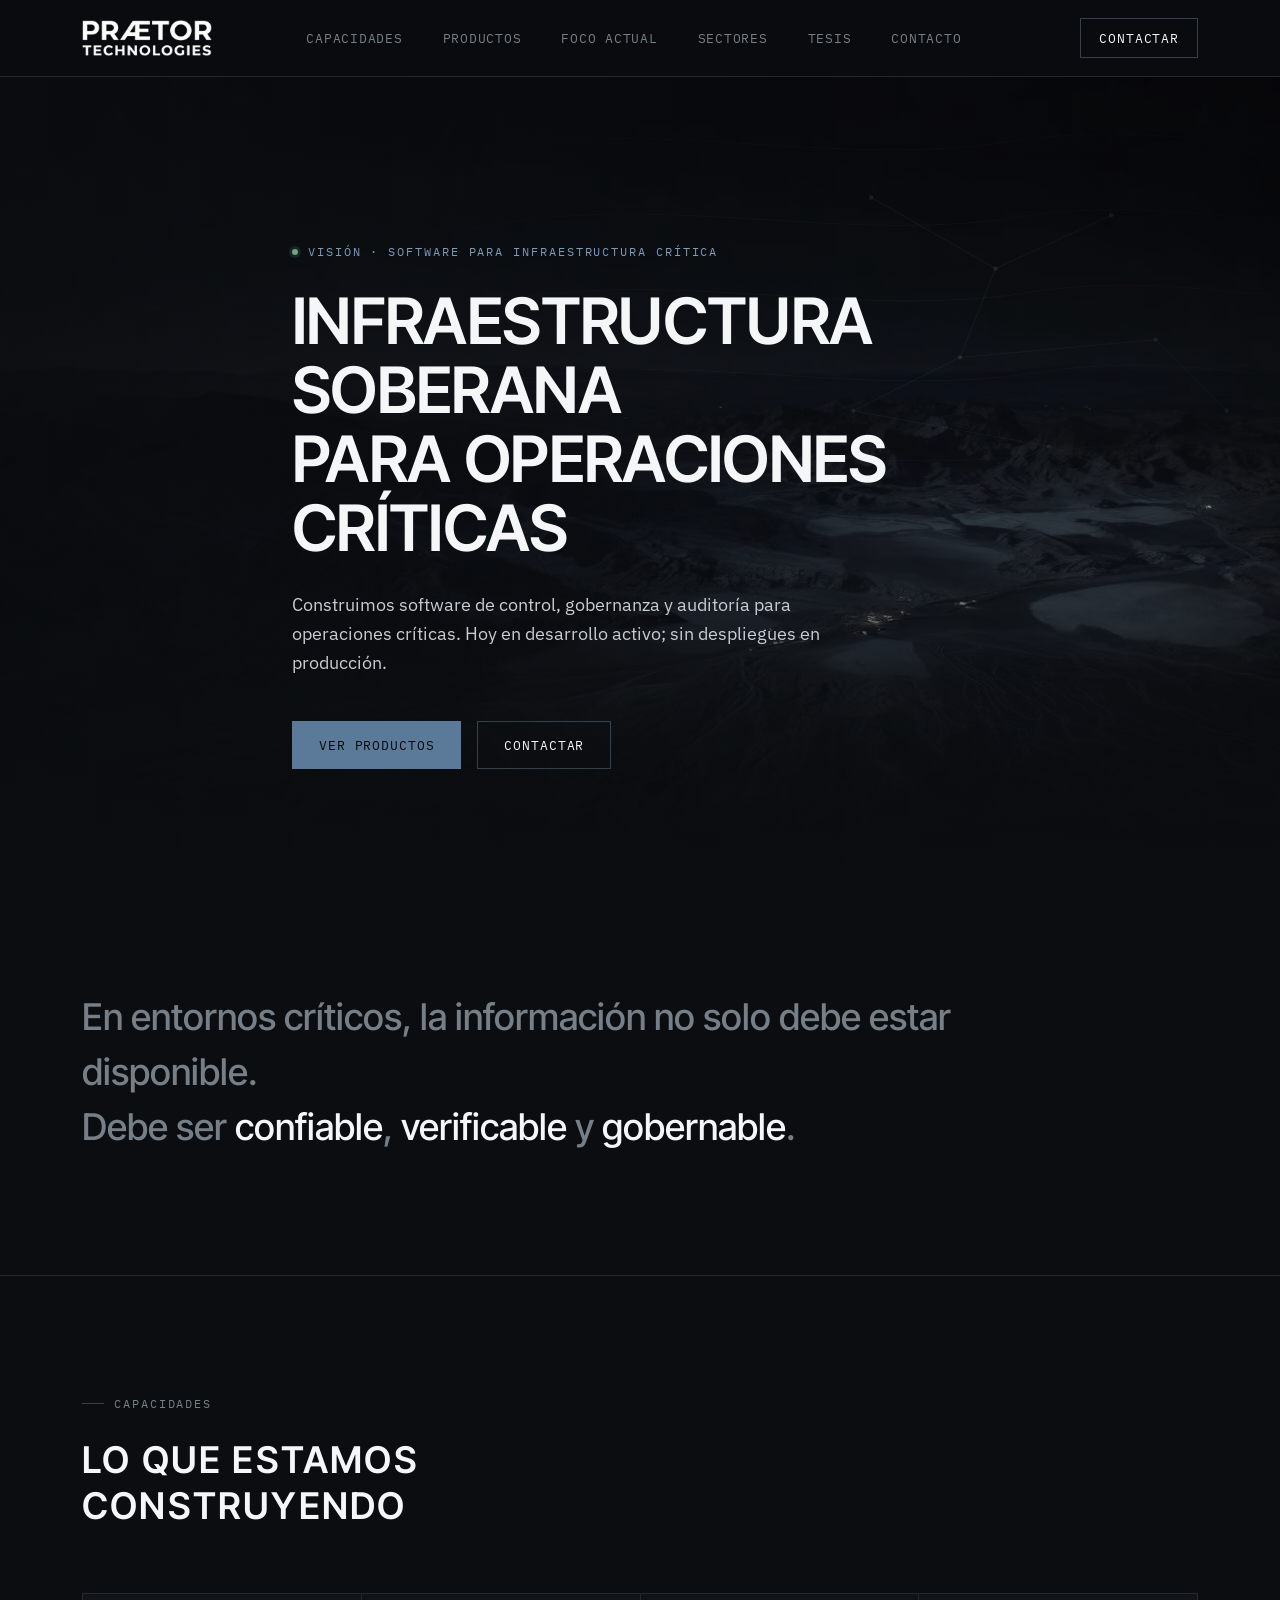
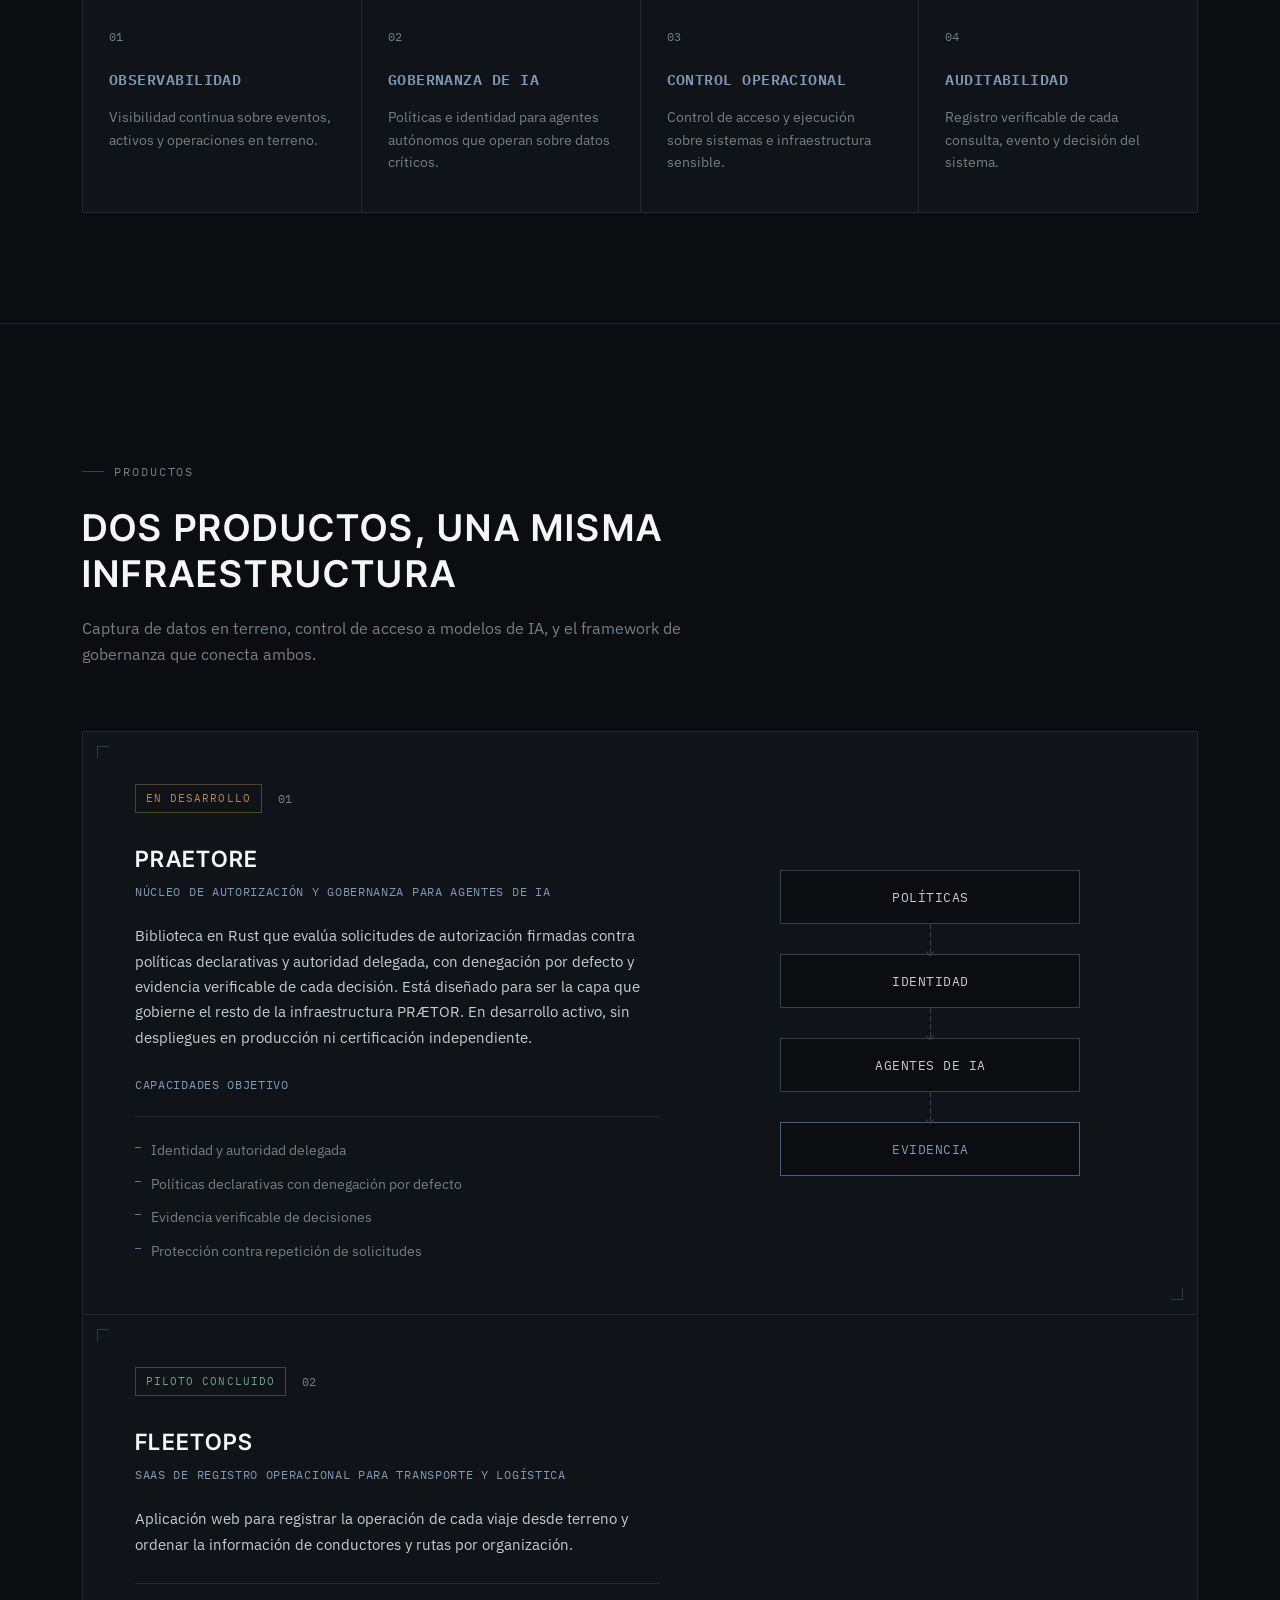
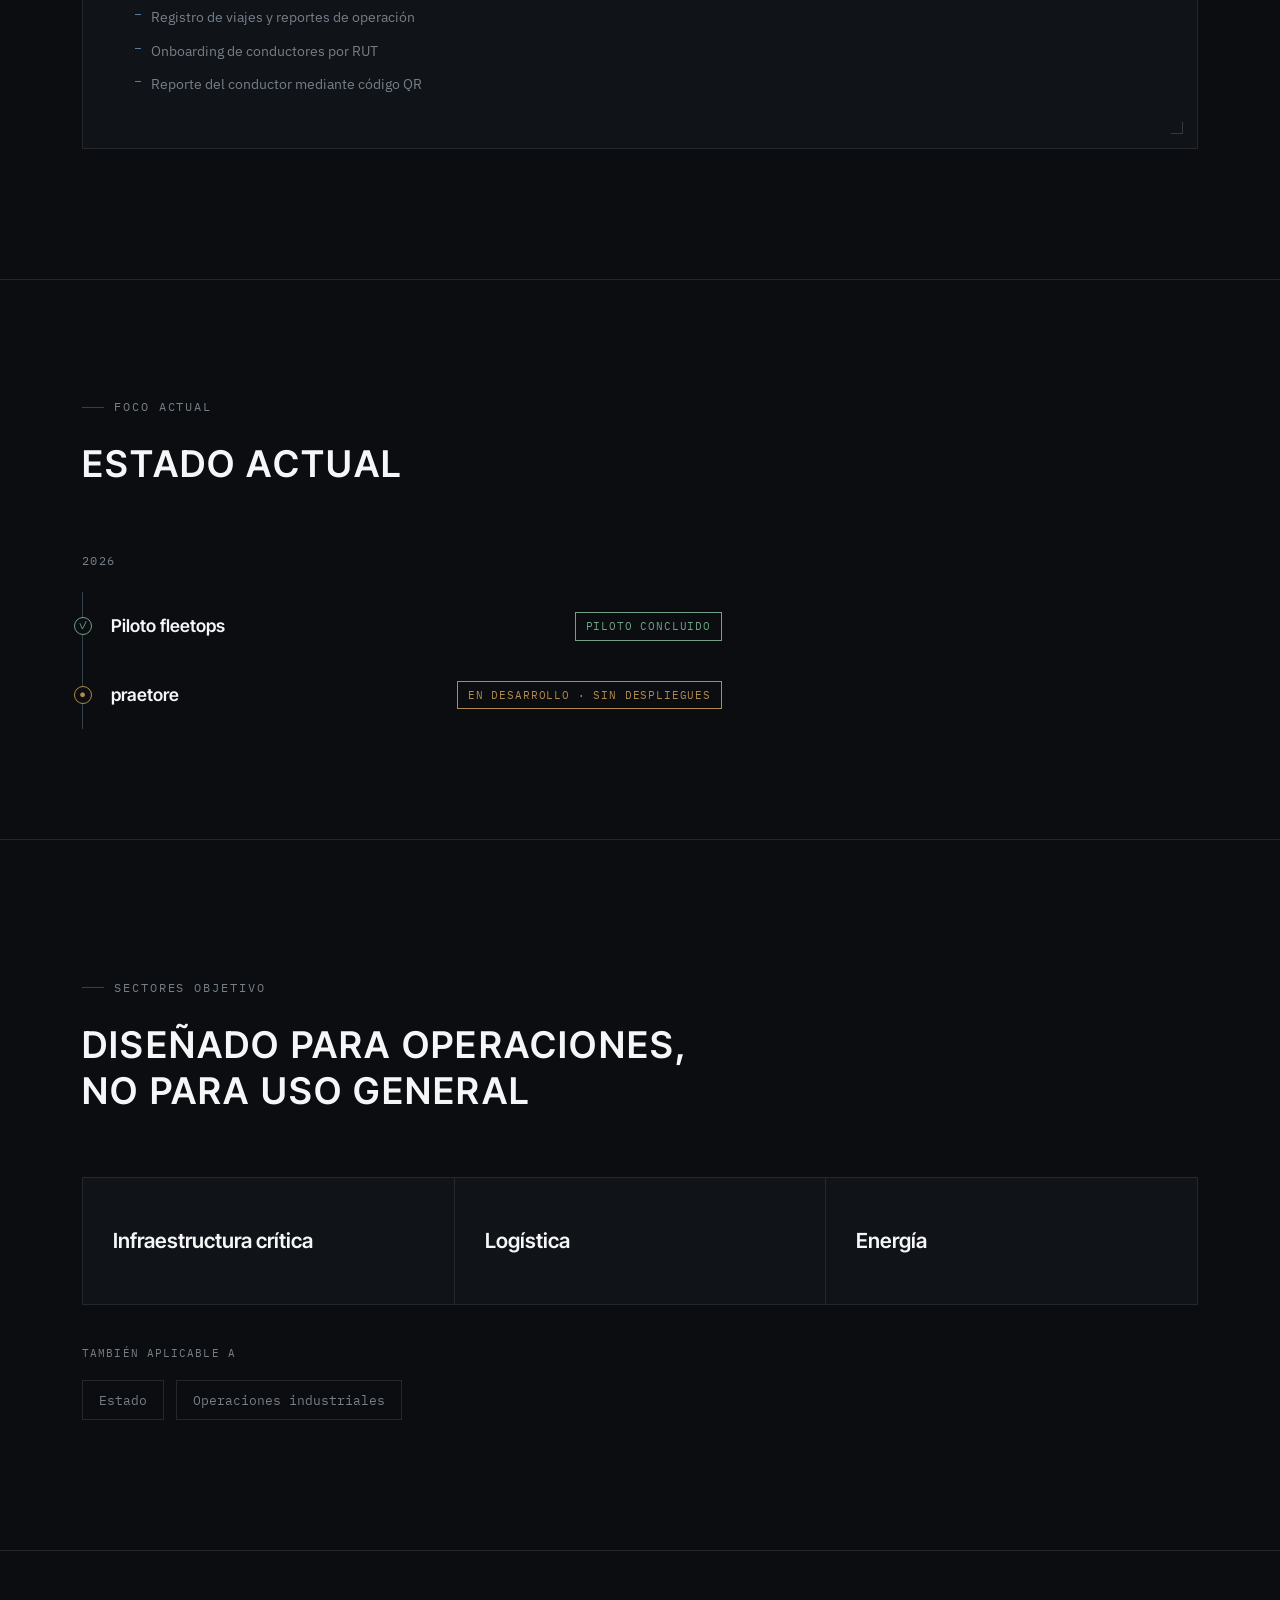
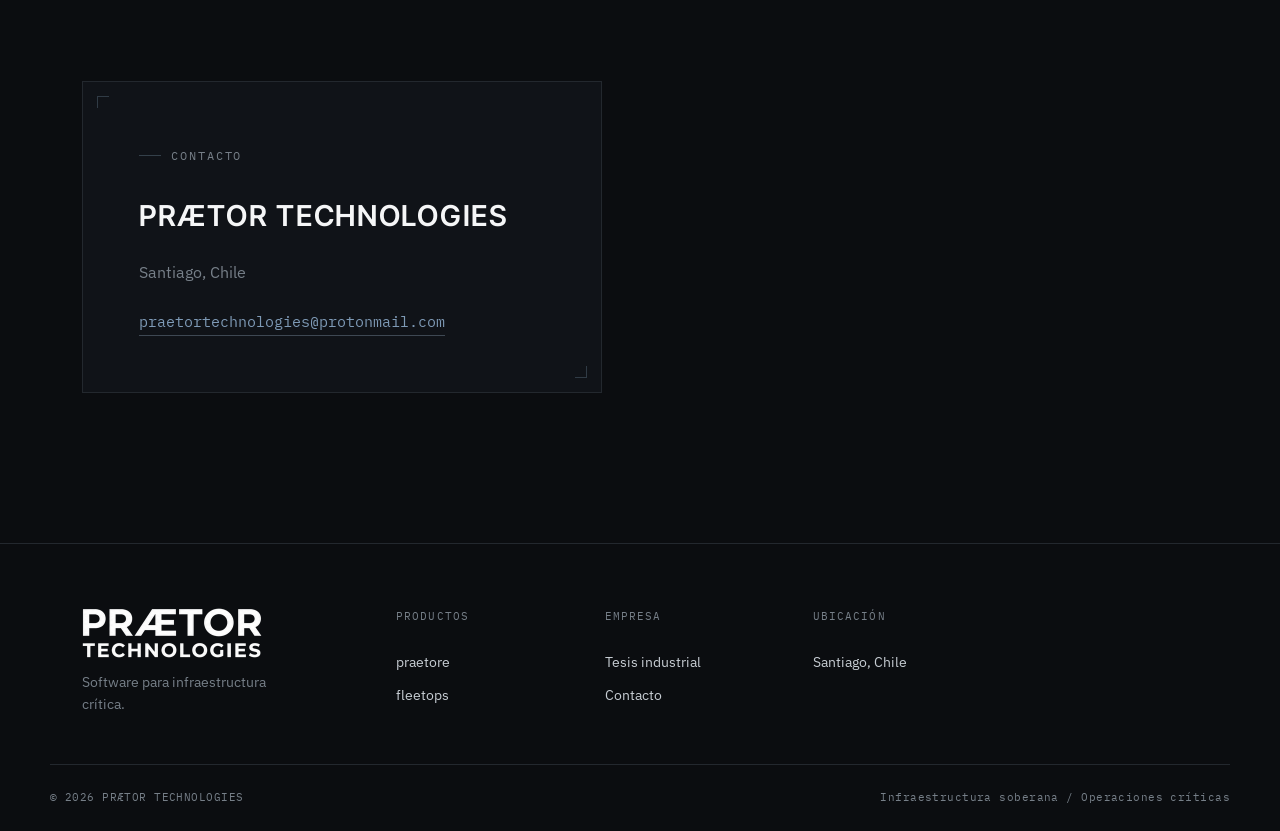
==== index.html @ 1efbff7c "Hero: video de fondo optimizado (mp4/webm + poster), overlay y reduced-motion" ====
<!DOCTYPE html>
<html lang="es">
<head>
<meta charset="UTF-8">
<meta name="viewport" content="width=device-width, initial-scale=1.0">
<title>PRÆTOR TECHNOLOGIES — Software para infraestructura crítica</title>
<meta name="description" content="PRÆTOR desarrolla software de control, gobernanza y auditoría para operaciones críticas. Hoy en desarrollo activo, sin despliegues en producción.">
<link rel="preconnect" href="https://fonts.googleapis.com">
<link rel="preconnect" href="https://fonts.gstatic.com" crossorigin>
<link href="https://fonts.googleapis.com/css2?family=Inter+Tight:wght@500;600;700&family=IBM+Plex+Sans:wght@400;500;600&family=IBM+Plex+Mono:wght@400;500;600&display=swap" rel="stylesheet">
<link rel="stylesheet" href="style.css">
<link rel="icon" type="image/png" sizes="32x32" href="assets/favicon-32.png">
<link rel="icon" type="image/png" sizes="512x512" href="assets/favicon-512.png">
<link rel="apple-touch-icon" href="assets/apple-touch-icon.png">
<meta name="theme-color" content="#0B0D10">
<meta property="og:type" content="website">
<meta property="og:title" content="PRÆTOR TECHNOLOGIES — Software para infraestructura crítica">
<meta property="og:description" content="PRÆTOR desarrolla software de control, gobernanza y auditoría para operaciones críticas. Hoy en desarrollo activo, sin despliegues en producción.">
<meta property="og:image" content="https://praetortechnologies.vercel.app/assets/og-image.png">
<meta property="og:url" content="https://praetortechnologies.vercel.app/">
<meta property="og:site_name" content="PRÆTOR TECHNOLOGIES">
<meta property="og:locale" content="es_CL">
<link rel="canonical" href="https://praetortechnologies.vercel.app/">
<meta property="og:image:width" content="1200">
<meta property="og:image:height" content="630">
<meta name="twitter:card" content="summary_large_image">
<meta name="twitter:title" content="PRÆTOR TECHNOLOGIES — Software para infraestructura crítica">
<meta name="twitter:description" content="PRÆTOR desarrolla software de control, gobernanza y auditoría para operaciones críticas. Hoy en desarrollo activo, sin despliegues en producción.">
<meta name="twitter:image" content="https://praetortechnologies.vercel.app/assets/og-image.png">
</head>
<body>

<div class="grid-overlay" aria-hidden="true"></div>

<header class="site-header">
  <div class="wrap header-inner">
    <a href="#top" class="logo" aria-label="PRÆTOR TECHNOLOGIES — inicio">
      <picture><source type="image/webp" srcset="assets/logo-praetor-white-360.webp 1x, assets/logo-praetor-white-720.webp 2x"><img class="logo-img" src="assets/logo-praetor-white.png" alt="PRÆTOR TECHNOLOGIES" width="130" height="36"></picture>
    </a>
    <nav class="main-nav" aria-label="Navegación principal">
      <a href="#capacidades">Capacidades</a>
      <a href="#productos">Productos</a>
      <a href="#foco">Foco actual</a>
      <a href="#sectores">Sectores</a>
      <a href="tesis.html">Tesis</a>
      <a href="#contacto">Contacto</a>
    </nav>
    <a href="#contacto" class="btn btn-ghost btn-small nav-cta">Contactar</a>
    <button class="menu-toggle" aria-label="Abrir menú" aria-expanded="false">
      <span></span><span></span><span></span>
    </button>
  </div>
</header>

<main id="top">

  <!-- ============ HERO ============ -->
  <section class="hero">
    <div class="hero-media" aria-hidden="true">
      <video class="hero-video" autoplay muted loop playsinline preload="metadata" poster="assets/hero-poster.jpg">
        <source src="assets/hero.webm" type="video/webm">
        <source src="assets/hero.mp4" type="video/mp4">
      </video>
      <div class="hero-overlay"></div>
    </div>

    <!-- signature background: topographic contours + node network, ~4-8% opacity -->
    <div class="hero-bg" aria-hidden="true">
      <svg viewBox="0 0 1440 900" preserveAspectRatio="xMidYMid slice" xmlns="http://www.w3.org/2000/svg">
        <g class="hero-contours" fill="none" stroke="rgba(150,172,192,0.07)" stroke-width="1">
          <path d="M-50,90 C150,60 350,120 550,85 C750,50 950,110 1150,75 C1300,55 1400,90 1490,75"/>
          <path d="M-50,180 C160,150 340,205 560,170 C760,135 960,195 1160,160 C1310,140 1400,175 1490,160"/>
          <path d="M-50,270 C170,235 360,290 570,255 C770,220 970,280 1170,245 C1320,225 1410,260 1490,245"/>
          <path d="M-50,360 C180,325 350,380 580,345 C780,310 980,370 1180,335 C1330,315 1420,350 1490,335"/>
          <path d="M-50,450 C190,415 360,470 590,435 C790,400 990,460 1190,425 C1330,405 1420,440 1490,425"/>
          <path d="M-50,540 C200,505 370,560 600,525 C800,490 1000,550 1200,515 C1340,495 1420,530 1490,515"/>
          <path d="M-50,630 C210,595 380,650 610,615 C810,580 1010,640 1210,605 C1350,585 1420,620 1490,605"/>
          <path d="M-50,720 C220,685 390,740 620,705 C820,670 1020,730 1220,695 C1360,675 1420,710 1490,695"/>
        </g>
        <g class="hero-nodes" stroke="rgba(150,172,192,0.10)" stroke-width="1">
          <line x1="980" y1="140" x2="1120" y2="220"/>
          <line x1="1120" y1="220" x2="1250" y2="160"/>
          <line x1="1120" y1="220" x2="1080" y2="320"/>
          <line x1="1080" y1="320" x2="1300" y2="300"/>
          <line x1="1080" y1="320" x2="960" y2="380"/>
          <line x1="1300" y1="300" x2="1380" y2="380"/>
          <line x1="960" y1="380" x2="1180" y2="420"/>
          <line x1="1180" y1="420" x2="1050" y2="480"/>
          <line x1="1180" y1="420" x2="1350" y2="480"/>
          <line x1="1050" y1="480" x2="1230" y2="520"/>
          <line x1="1230" y1="520" x2="1350" y2="480"/>
        </g>
        <g class="hero-node-dots" fill="rgba(150,172,192,0.16)">
          <circle cx="980" cy="140" r="2.5"/>
          <circle cx="1120" cy="220" r="2.5"/>
          <circle cx="1250" cy="160" r="2.5"/>
          <circle cx="1080" cy="320" r="2.5"/>
          <circle cx="1300" cy="300" r="2.5"/>
          <circle cx="960" cy="380" r="2.5"/>
          <circle cx="1380" cy="380" r="2.5"/>
          <circle cx="1180" cy="420" r="2.5"/>
          <circle cx="1050" cy="480" r="2.5"/>
          <circle cx="1350" cy="480" r="2.5"/>
          <circle cx="1230" cy="520" r="2.5"/>
        </g>
      </svg>
    </div>

    <div class="wrap hero-inner">
      <p class="eyebrow"><span class="eyebrow-dot"></span>VISIÓN · SOFTWARE PARA INFRAESTRUCTURA CRÍTICA</p>
      <h1 class="hero-title">Infraestructura soberana<br>para operaciones críticas</h1>
      <p class="hero-sub">Construimos software de control, gobernanza y auditoría para operaciones críticas. Hoy en desarrollo activo; sin despliegues en producción.</p>
      <div class="hero-actions">
        <a href="#productos" class="btn btn-primary">Ver productos</a>
        <a href="#contacto" class="btn btn-outline">Contactar</a>
      </div>
    </div>
  </section>

  <!-- ============ PHILOSOPHY ============ -->
  <section class="philosophy">
    <div class="wrap">
      <p class="philosophy-text reveal">
        En entornos críticos, la información no solo debe estar disponible.<br>
        Debe ser <span class="hl">confiable</span>, <span class="hl">verificable</span> y <span class="hl">gobernable</span>.
      </p>
    </div>
  </section>

  <!-- ============ CAPABILITIES ============ -->
  <section class="capabilities" id="capacidades">
    <div class="wrap">
      <div class="section-head">
        <p class="eyebrow eyebrow-static">CAPACIDADES</p>
        <h2>Lo que estamos construyendo</h2>
      </div>

      <div class="capability-grid">
        <div class="capability-block reveal">
          <span class="capability-index">01</span>
          <h3 class="capability-name">Observabilidad</h3>
          <p class="capability-desc">Visibilidad continua sobre eventos, activos y operaciones en terreno.</p>
        </div>
        <div class="capability-block reveal">
          <span class="capability-index">02</span>
          <h3 class="capability-name">Gobernanza de IA</h3>
          <p class="capability-desc">Políticas e identidad para agentes autónomos que operan sobre datos críticos.</p>
        </div>
        <div class="capability-block reveal">
          <span class="capability-index">03</span>
          <h3 class="capability-name">Control operacional</h3>
          <p class="capability-desc">Control de acceso y ejecución sobre sistemas e infraestructura sensible.</p>
        </div>
        <div class="capability-block reveal">
          <span class="capability-index">04</span>
          <h3 class="capability-name">Auditabilidad</h3>
          <p class="capability-desc">Registro verificable de cada consulta, evento y decisión del sistema.</p>
        </div>
      </div>
    </div>
  </section>

  <!-- ============ PRODUCTOS ============ -->
  <section class="products" id="productos">
    <div class="wrap">
      <div class="section-head">
        <p class="eyebrow eyebrow-static">PRODUCTOS</p>
        <h2>Dos productos, una misma infraestructura</h2>
        <p class="section-lede">Captura de datos en terreno, control de acceso a modelos de IA, y el framework de gobernanza que conecta ambos.</p>
      </div>

      <div class="product-list">

        <article class="product-row bracket-frame reveal">
          <div class="product-text">
            <div class="product-head">
              <span class="product-status status-dev">EN DESARROLLO</span>
              <span class="product-index">01</span>
            </div>
            <h3 class="product-name">praetore</h3>
            <p class="product-kicker">Núcleo de autorización y gobernanza para agentes de IA</p>
            <p class="product-desc">Biblioteca en Rust que evalúa solicitudes de autorización firmadas contra políticas declarativas y autoridad delegada, con denegación por defecto y evidencia verificable de cada decisión. Está diseñado para ser la capa que gobierne el resto de la infraestructura PRÆTOR. En desarrollo activo, sin despliegues en producción ni certificación independiente.</p>
            <p class="product-kicker">Capacidades objetivo</p>
            <ul class="product-features">
              <li>Identidad y autoridad delegada</li>
              <li>Políticas declarativas con denegación por defecto</li>
              <li>Evidencia verificable de decisiones</li>
              <li>Protección contra repetición de solicitudes</li>
            </ul>
          </div>
          <div class="product-visual">
            <div class="flow-diagram flow-diagram-4">
              <div class="flow-node">Políticas</div>
              <div class="flow-connector"></div>
              <div class="flow-node">Identidad</div>
              <div class="flow-connector"></div>
              <div class="flow-node">Agentes de IA</div>
              <div class="flow-connector"></div>
              <div class="flow-node flow-node-core">Evidencia</div>
            </div>
          </div>
        </article>

        <article class="product-row bracket-frame reveal">
          <div class="product-text">
            <div class="product-head">
              <span class="product-status status-live">PILOTO CONCLUIDO</span>
              <span class="product-index">02</span>
            </div>
            <h3 class="product-name">fleetops</h3>
            <p class="product-kicker">SaaS de registro operacional para transporte y logística</p>
            <p class="product-desc">Aplicación web para registrar la operación de cada viaje desde terreno y ordenar la información de conductores y rutas por organización.</p>
            <ul class="product-features">
              <li>Registro de viajes y reportes de operación</li>
              <li>Onboarding de conductores por RUT</li>
              <li>Reporte del conductor mediante código QR</li>
            </ul>
          </div>
        </article>

      </div>
    </div>
  </section>

  <!-- ============ FOCO ACTUAL ============ -->
  <section class="focus" id="foco">
    <div class="wrap">
      <div class="section-head">
        <p class="eyebrow eyebrow-static">FOCO ACTUAL</p>
        <h2>Estado actual</h2>
      </div>

      <div class="timeline">
        <p class="timeline-year">2026</p>
        <ul class="timeline-list">
          <li class="timeline-item reveal">
            <span class="timeline-marker marker-done" aria-hidden="true">✓</span>
            <span class="timeline-label">Piloto fleetops</span>
            <span class="timeline-status status-live">PILOTO CONCLUIDO</span>
          </li>
          <li class="timeline-item reveal">
            <span class="timeline-marker marker-active" aria-hidden="true">●</span>
            <span class="timeline-label">praetore</span>
            <span class="timeline-status status-dev">EN DESARROLLO · SIN DESPLIEGUES</span>
          </li>
        </ul>
      </div>
    </div>
  </section>

  <!-- ============ SECTORS ============ -->
  <section class="sectors" id="sectores">
    <div class="wrap">
      <div class="section-head">
        <p class="eyebrow eyebrow-static">SECTORES OBJETIVO</p>
        <h2>Diseñado para operaciones, no para uso general</h2>
      </div>

      <div class="sector-grid">
        <div class="sector-primary reveal">
          <span class="sector-name">Infraestructura crítica</span>
        </div>
        <div class="sector-primary reveal">
          <span class="sector-name">Logística</span>
        </div>
        <div class="sector-primary reveal">
          <span class="sector-name">Energía</span>
        </div>
      </div>

      <p class="sector-secondary-label">También aplicable a</p>
      <div class="sector-secondary-list">
        <span>Estado</span>
        <span>Operaciones industriales</span>
      </div>
    </div>
  </section>

  <!-- ============ CONTACT ============ -->
  <section class="contact" id="contacto">
    <div class="wrap contact-inner">
      <div class="contact-block bracket-frame reveal">
        <p class="eyebrow eyebrow-static">CONTACTO</p>
        <h2 class="contact-title">PRÆTOR TECHNOLOGIES</h2>
        <p class="contact-line">Santiago, Chile</p>
        <a href="mailto:praetortechnologies@protonmail.com" class="contact-email">praetortechnologies@protonmail.com</a>
      </div>
    </div>
  </section>

</main>

<footer class="site-footer">
  <div class="wrap footer-grid">
    <div class="footer-brand">
      <div class="logo footer-logo">
        <picture><source type="image/webp" srcset="assets/logo-praetor-white-360.webp 1x, assets/logo-praetor-white-720.webp 2x"><img class="logo-img" src="assets/logo-praetor-white.png" alt="PRÆTOR TECHNOLOGIES" width="180" height="50"></picture>
      </div>
      <p class="footer-tagline">Software para infraestructura crítica.</p>
    </div>

    <div class="footer-col">
      <p class="footer-col-title">Productos</p>
      <a href="#productos">praetore</a>
      <a href="#productos">fleetops</a>
    </div>

    <div class="footer-col">
      <p class="footer-col-title">Empresa</p>
      <a href="tesis.html">Tesis industrial</a>
      <a href="#contacto">Contacto</a>
    </div>

    <div class="footer-col">
      <p class="footer-col-title">Ubicación</p>
      <span class="footer-static">Santiago, Chile</span>
    </div>
  </div>

  <div class="wrap footer-bottom">
    <span>© <span class="year"></span> PRÆTOR TECHNOLOGIES</span>
    <span class="footer-tag">Infraestructura soberana / Operaciones críticas</span>
  </div>
</footer>

<script src="script.js"></script>
</body>
</html>
---- style.css ----
/* ==========================================================================
   PRÆTOR TECHNOLOGIES — design tokens
   bg graphite / steel accent / mono utility type
   ========================================================================== */

:root{
  --bg:            #0B0D10;
  --bg-panel:      #101318;
  --bg-panel-2:    #14181D;
  --line:          #23282E;
  --line-bright:   #34404A;

  --steel:         #5B7A99;
  --steel-bright:  #7E9AB6;
  --steel-dim:     #44607B;
  --amber:         #B08A4E;
  --green:         #6FA286;

  --text:          #C7CDD3;
  --text-dim:      #767F88;
  --text-bright:   #F5F6F7;

  --font-display:  'Inter Tight', 'IBM Plex Sans Condensed', sans-serif;
  --font-mono:      'IBM Plex Mono', monospace;
  --font-body:      'IBM Plex Sans', sans-serif;

  --wrap: 1180px;
}

*, *::before, *::after{ box-sizing: border-box; }

html{ scroll-behavior: smooth; }

@media (prefers-reduced-motion: reduce){
  html{ scroll-behavior: auto; }
  *, *::before, *::after{ animation: none !important; transition-duration: 0.001ms !important; }
}

body{
  margin: 0;
  background: var(--bg);
  color: var(--text);
  font-family: var(--font-body);
  font-size: 16px;
  line-height: 1.6;
  -webkit-font-smoothing: antialiased;
}

a{ color: inherit; text-decoration: none; }
ul{ list-style: none; margin: 0; padding: 0; }
h1,h2,h3{ font-family: var(--font-display); color: var(--text-bright); margin: 0; }
p{ margin: 0; }

.wrap{
  max-width: var(--wrap);
  margin: 0 auto;
  padding: 0 32px;
}

::selection{ background: var(--steel); color: #05070A; }

:focus-visible{
  outline: 2px solid var(--steel-bright);
  outline-offset: 3px;
}

/* faint fixed grid overlay */
.grid-overlay{
  position: fixed;
  inset: 0;
  pointer-events: none;
  z-index: 0;
  background-image:
    linear-gradient(to right, rgba(255,255,255,0.018) 1px, transparent 1px),
    linear-gradient(to bottom, rgba(255,255,255,0.018) 1px, transparent 1px);
  background-size: 64px 64px;
  mask-image: radial-gradient(ellipse 80% 60% at 50% 0%, black 40%, transparent 90%);
}

/* scroll reveal base state (JS toggles .in-view) */
.reveal{
  opacity: 0;
  transform: translateY(16px);
  transition: opacity 0.7s ease, transform 0.7s ease;
}
.reveal.in-view{
  opacity: 1;
  transform: translateY(0);
}

/* ==========================================================================
   Header
   ========================================================================== */

.site-header{
  position: sticky;
  top: 0;
  z-index: 100;
  background: rgba(10,12,14,0.86);
  backdrop-filter: blur(10px);
  border-bottom: 1px solid var(--line);
}

.header-inner{
  display: flex;
  align-items: center;
  justify-content: space-between;
  height: 76px;
}

.logo{
  display: flex;
  align-items: center;
  gap: 10px;
  font-family: var(--font-mono);
  letter-spacing: 0.08em;
}

.logo-mark{
  display: inline-flex;
  align-items: center;
  justify-content: center;
  width: 30px;
  height: 30px;
  border: 1px solid var(--line-bright);
  color: var(--steel-bright);
  font-size: 15px;
  font-weight: 600;
}

.logo-text{
  color: var(--text-bright);
  font-size: 15px;
  font-weight: 600;
}

.main-nav{
  display: flex;
  gap: 40px;
}

.main-nav a{
  font-family: var(--font-mono);
  font-size: 12.5px;
  letter-spacing: 0.06em;
  color: var(--text-dim);
  text-transform: uppercase;
  transition: color 0.15s ease;
}

.main-nav a:hover{ color: var(--text-bright); }

.nav-cta{ margin-left: 24px; }

.menu-toggle{
  display: none;
  flex-direction: column;
  gap: 5px;
  background: none;
  border: none;
  cursor: pointer;
  padding: 8px;
}
.menu-toggle span{
  width: 22px;
  height: 1.5px;
  background: var(--text-bright);
}

/* ==========================================================================
   Buttons
   ========================================================================== */

.btn{
  display: inline-flex;
  align-items: center;
  justify-content: center;
  padding: 13px 26px;
  font-family: var(--font-mono);
  font-size: 12.5px;
  letter-spacing: 0.07em;
  text-transform: uppercase;
  border: 1px solid transparent;
  transition: all 0.18s ease;
  cursor: pointer;
  white-space: nowrap;
}

.btn-primary{
  background: var(--steel);
  color: #06090C;
  border-color: var(--steel);
}
.btn-primary:hover{ background: var(--steel-bright); border-color: var(--steel-bright); }

.btn-outline{
  border-color: var(--line-bright);
  color: var(--text-bright);
}
.btn-outline:hover{ border-color: var(--steel-bright); color: var(--steel-bright); }

.btn-ghost{ color: var(--text-bright); border: 1px solid var(--line-bright); }
.btn-ghost:hover{ border-color: var(--steel-bright); color: var(--steel-bright); }

.btn-small{ padding: 9px 18px; }

/* ==========================================================================
   Eyebrow / labels
   ========================================================================== */

.eyebrow{
  display: inline-flex;
  align-items: center;
  gap: 10px;
  font-family: var(--font-mono);
  font-size: 12px;
  letter-spacing: 0.16em;
  color: var(--steel-bright);
  text-transform: uppercase;
  margin: 0 0 24px;
}

.eyebrow-dot{
  width: 6px;
  height: 6px;
  background: var(--green);
  border-radius: 50%;
  box-shadow: 0 0 0 3px rgba(111,162,134,0.15);
  animation: pulse-dot 2.4s ease-in-out infinite;
}

@keyframes pulse-dot{
  0%, 100%{ box-shadow: 0 0 0 3px rgba(111,162,134,0.15); }
  50%{ box-shadow: 0 0 0 6px rgba(111,162,134,0.08); }
}

.eyebrow-static{ color: var(--text-dim); }
.eyebrow-static::before{
  content: '';
  width: 22px;
  height: 1px;
  background: var(--line-bright);
  display: inline-block;
}

/* ==========================================================================
   Hero
   ========================================================================== */

.hero{
  position: relative;
  padding: 160px 0 0;
  z-index: 1;
  overflow: hidden;
}

.hero-bg{
  position: absolute;
  inset: 0;
  z-index: -1;
  mask-image: radial-gradient(ellipse 70% 65% at 68% 30%, black 0%, transparent 75%);
  -webkit-mask-image: radial-gradient(ellipse 70% 65% at 68% 30%, black 0%, transparent 75%);
}
.hero-bg svg{ width: 100%; height: 100%; display: block; }

.hero-inner{
  max-width: 760px;
  text-align: left;
  position: relative;
}

.hero-title{
  font-size: clamp(2.4rem, 5.2vw, 4rem);
  line-height: 1.08;
  font-weight: 600;
  letter-spacing: -0.01em;
  margin-bottom: 28px;
}

.hero-sub{
  font-size: 1.1rem;
  line-height: 1.65;
  color: var(--text);
  max-width: 580px;
  margin-bottom: 44px;
}

.hero-actions{
  display: flex;
  gap: 16px;
  margin-bottom: 100px;
  flex-wrap: wrap;
}

/* telemetry strip — signature element, slow marquee */
.telemetry-strip{
  border-top: 1px solid var(--line);
  border-bottom: 1px solid var(--line);
  background: var(--bg-panel);
  overflow: hidden;
}

.telemetry-track{
  display: flex;
  width: max-content;
  animation: telemetry-scroll 38s linear infinite;
}

.telemetry-strip:hover .telemetry-track{ animation-play-state: paused; }

@keyframes telemetry-scroll{
  from{ transform: translateX(0); }
  to{ transform: translateX(-50%); }
}

@media (prefers-reduced-motion: reduce){
  .telemetry-track{ animation: none; }
}

.telemetry-inner{
  display: flex;
  align-items: center;
  gap: 18px;
  padding: 14px 32px;
  font-family: var(--font-mono);
  font-size: 11.5px;
  letter-spacing: 0.04em;
  color: var(--text-dim);
  white-space: nowrap;
  flex-shrink: 0;
}

.telemetry-item em{
  font-style: normal;
  color: var(--text-dim);
  opacity: 0.7;
  margin-right: 8px;
}
.telemetry-item{ color: var(--steel-bright); }

.telemetry-sep{ color: var(--line-bright); }

/* ==========================================================================
   Philosophy
   ========================================================================== */

.philosophy{
  padding: 120px 0;
  border-bottom: 1px solid var(--line);
  position: relative;
  z-index: 1;
}

.philosophy-text{
  font-family: var(--font-display);
  font-size: clamp(1.5rem, 3vw, 2.3rem);
  line-height: 1.5;
  color: var(--text-dim);
  font-weight: 500;
  max-width: 880px;
}

.philosophy-text .hl{ color: var(--text-bright); }

/* ==========================================================================
   Section head (shared)
   ========================================================================== */

.section-head{
  max-width: 640px;
  margin-bottom: 64px;
}

.section-head h2{
  font-size: clamp(1.7rem, 3vw, 2.3rem);
  font-weight: 600;
  line-height: 1.25;
  margin-bottom: 18px;
}

.section-lede{
  color: var(--text-dim);
  font-size: 1.02rem;
  line-height: 1.6;
}

/* ==========================================================================
   Capabilities
   ========================================================================== */

.capabilities{
  padding: 110px 0;
  border-bottom: 1px solid var(--line);
  position: relative;
  z-index: 1;
}

.capability-grid{
  display: grid;
  grid-template-columns: repeat(4, 1fr);
  gap: 1px;
  background: var(--line);
  border: 1px solid var(--line);
}

.capability-block{
  background: var(--bg-panel);
  padding: 34px 26px 38px;
  transition: background 0.25s ease, box-shadow 0.25s ease;
}

.capability-block:hover{
  background: var(--bg-panel-2);
  box-shadow: inset 0 1px 0 var(--steel-dim);
}

.capability-index{
  display: block;
  font-family: var(--font-mono);
  font-size: 11.5px;
  color: var(--text-dim);
  margin-bottom: 22px;
}

.capability-name{
  font-family: var(--font-mono);
  font-size: 0.95rem;
  font-weight: 600;
  letter-spacing: 0.03em;
  text-transform: uppercase;
  color: var(--steel-bright);
  margin-bottom: 14px;
}

.capability-desc{
  font-size: 0.88rem;
  line-height: 1.6;
  color: var(--text-dim);
}

/* ==========================================================================
   Products
   ========================================================================== */

.products{
  padding: 130px 0;
  border-bottom: 1px solid var(--line);
  position: relative;
  z-index: 1;
}

.product-list{
  display: flex;
  flex-direction: column;
  gap: 1px;
  background: var(--line);
  border: 1px solid var(--line);
}

.product-row{
  background: var(--bg-panel);
  padding: 52px;
  position: relative;
  display: grid;
  grid-template-columns: 1.1fr 0.9fr;
  gap: 56px;
  align-items: center;
  transition: box-shadow 0.3s ease;
}

.product-row:hover{
  box-shadow: inset 0 0 0 1px var(--steel-dim);
}

/* bracket-frame: subtle corner marks on key content blocks */
.bracket-frame::before,
.bracket-frame::after{
  content: '';
  position: absolute;
  width: 12px;
  height: 12px;
  border-color: var(--line-bright);
  border-style: solid;
  opacity: 0.9;
}
.bracket-frame::before{
  top: 14px; left: 14px;
  border-width: 1px 0 0 1px;
}
.bracket-frame::after{
  bottom: 14px; right: 14px;
  border-width: 0 1px 1px 0;
}

.product-head{
  display: flex;
  align-items: center;
  gap: 16px;
  margin-bottom: 28px;
}

.product-status{
  font-family: var(--font-mono);
  font-size: 10.5px;
  letter-spacing: 0.1em;
  text-transform: uppercase;
  padding: 5px 10px;
  border: 1px solid;
}

.status-live{ color: var(--green); border-color: rgba(111,162,134,0.4); }
.status-dev{ color: var(--amber); border-color: rgba(176,138,78,0.4); }
.status-fw{ color: var(--steel-bright); border-color: rgba(150,172,192,0.4); }

.product-index{
  font-family: var(--font-mono);
  font-size: 12px;
  color: var(--text-dim);
}

.product-name{
  font-size: 1.4rem;
  font-weight: 600;
  margin-bottom: 6px;
}

.product-kicker{
  font-family: var(--font-mono);
  font-size: 11.5px;
  letter-spacing: 0.06em;
  color: var(--steel-bright);
  text-transform: uppercase;
  margin-bottom: 22px;
}

.product-desc{
  color: var(--text);
  font-size: 0.96rem;
  line-height: 1.65;
  margin-bottom: 26px;
}

.product-features{
  display: flex;
  flex-direction: column;
  gap: 11px;
  border-top: 1px solid var(--line);
  padding-top: 22px;
}

.product-features li{
  font-size: 0.88rem;
  color: var(--text-dim);
  padding-left: 16px;
  position: relative;
}

.product-features li::before{
  content: '';
  position: absolute;
  left: 0;
  top: 8px;
  width: 6px;
  height: 1px;
  background: var(--steel);
}

.product-visual{
  display: flex;
  align-items: center;
  justify-content: center;
}

/* ---- mockup device ---- */

.mockup-device{
  width: 100%;
  max-width: 320px;
  background: var(--bg);
  border: 1px solid var(--line-bright);
  box-shadow: 0 0 0 1px rgba(0,0,0,0.4), 0 24px 60px -20px rgba(0,0,0,0.6);
}

.mockup-titlebar{
  display: flex;
  align-items: center;
  gap: 10px;
  padding: 14px 18px;
  border-bottom: 1px solid var(--line);
  background: var(--bg-panel);
}

.mockup-dot{
  width: 8px;
  height: 8px;
  border-radius: 50%;
  background: var(--green);
  box-shadow: 0 0 8px rgba(111,162,134,0.5);
}

.mockup-app-name{
  font-family: var(--font-mono);
  font-size: 11.5px;
  letter-spacing: 0.06em;
  color: var(--text-dim);
  text-transform: uppercase;
}

.mockup-body{ padding: 22px 20px 24px; }

.mockup-id-row{
  display: flex;
  align-items: center;
  justify-content: space-between;
  margin-bottom: 18px;
}

.mockup-id{
  font-family: var(--font-mono);
  font-size: 1.2rem;
  font-weight: 600;
  color: var(--text-bright);
  letter-spacing: 0.04em;
}

.mockup-badge{
  font-family: var(--font-mono);
  font-size: 10.5px;
  color: var(--amber);
  letter-spacing: 0.04em;
}

.mockup-divider{
  height: 1px;
  background: var(--line);
  margin-bottom: 18px;
}

.mockup-field{
  display: flex;
  align-items: center;
  justify-content: space-between;
  padding: 9px 0;
}

.mockup-label{
  font-family: var(--font-mono);
  font-size: 11px;
  color: var(--text-dim);
  text-transform: uppercase;
  letter-spacing: 0.03em;
}

.mockup-value{
  font-family: var(--font-mono);
  font-size: 12.5px;
  color: var(--text);
}

.mockup-value-status{ color: var(--amber); }

.mockup-map{
  margin-top: 18px;
  height: 90px;
  border: 1px solid var(--line);
  background:
    linear-gradient(rgba(150,172,192,0.06) 1px, transparent 1px) 0 0/16px 16px,
    linear-gradient(90deg, rgba(150,172,192,0.06) 1px, transparent 1px) 0 0/16px 16px,
    var(--bg-panel);
  position: relative;
  overflow: hidden;
}

.mockup-map-pulse{
  position: absolute;
  top: 50%;
  left: 42%;
  width: 8px;
  height: 8px;
  margin: -4px 0 0 -4px;
  border-radius: 50%;
  background: var(--steel-bright);
}
.mockup-map-pulse::before{
  content: '';
  position: absolute;
  inset: -8px;
  border-radius: 50%;
  border: 1px solid var(--steel-bright);
  animation: map-ping 2.2s ease-out infinite;
}

@keyframes map-ping{
  0%{ transform: scale(0.4); opacity: 0.8; }
  100%{ transform: scale(2.2); opacity: 0; }
}

/* ---- flow diagrams ---- */

.flow-diagram{
  display: flex;
  flex-direction: column;
  align-items: center;
  width: 100%;
  max-width: 300px;
}

.flow-node{
  width: 100%;
  padding: 16px 20px;
  text-align: center;
  border: 1px solid var(--line-bright);
  background: var(--bg);
  font-family: var(--font-mono);
  font-size: 12.5px;
  letter-spacing: 0.04em;
  color: var(--text);
  text-transform: uppercase;
  transition: border-color 0.25s ease, box-shadow 0.25s ease;
}

.flow-node-core{
  color: var(--steel-bright);
  border-color: var(--steel-dim);
}

.flow-diagram:hover .flow-node{
  border-color: var(--steel);
  box-shadow: 0 0 16px -6px rgba(150,172,192,0.35);
}

.flow-connector{
  width: 1px;
  height: 30px;
  background: linear-gradient(to bottom, var(--line-bright), var(--line-bright) 70%, transparent 70%, transparent 100%);
  background-size: 1px 8px;
  position: relative;
}

.flow-connector::after{
  content: '';
  position: absolute;
  bottom: -1px;
  left: 50%;
  width: 6px;
  height: 6px;
  transform: translateX(-50%) rotate(45deg);
  border-right: 1px solid var(--line-bright);
  border-bottom: 1px solid var(--line-bright);
}

/* ==========================================================================
   Current focus / timeline
   ========================================================================== */

.focus{
  padding: 110px 0;
  border-bottom: 1px solid var(--line);
  position: relative;
  z-index: 1;
}

.timeline{
  max-width: 640px;
}

.timeline-year{
  font-family: var(--font-mono);
  font-size: 12px;
  letter-spacing: 0.12em;
  color: var(--text-dim);
  margin-bottom: 22px;
}

.timeline-list{
  border-left: 1px solid var(--line-bright);
}

.timeline-item{
  display: flex;
  align-items: center;
  gap: 18px;
  padding: 20px 0 20px 28px;
  position: relative;
}

.timeline-marker{
  position: absolute;
  left: -9.5px;
  width: 18px;
  height: 18px;
  display: flex;
  align-items: center;
  justify-content: center;
  font-size: 11px;
  background: var(--bg);
  border-radius: 50%;
}

.marker-done{ color: var(--green); border: 1px solid var(--green); }
.marker-active{ color: var(--amber); border: 1px solid var(--amber); animation: pulse-dot 2.2s ease-in-out infinite; }
.marker-planned{ color: var(--text-dim); border: 1px solid var(--line-bright); }

.timeline-label{
  font-family: var(--font-display);
  font-size: 1.1rem;
  font-weight: 600;
  color: var(--text-bright);
  flex: 1;
}

.timeline-status{
  font-family: var(--font-mono);
  font-size: 10.5px;
  letter-spacing: 0.08em;
  text-transform: uppercase;
  padding: 5px 10px;
  border: 1px solid;
}

/* ==========================================================================
   Sectors
   ========================================================================== */

.sectors{
  padding: 130px 0;
  border-bottom: 1px solid var(--line);
  position: relative;
  z-index: 1;
}

.sector-grid{
  display: grid;
  grid-template-columns: repeat(3, 1fr);
  gap: 1px;
  background: var(--line);
  border: 1px solid var(--line);
  margin-bottom: 40px;
}

.sector-primary{
  background: var(--bg-panel);
  padding: 46px 30px;
  display: flex;
  align-items: center;
  transition: background 0.2s ease, box-shadow 0.2s ease;
}

.sector-primary:hover{
  background: var(--bg-panel-2);
  box-shadow: inset 0 1px 0 var(--steel-dim);
}

.sector-name{
  font-family: var(--font-display);
  font-size: 1.3rem;
  font-weight: 600;
  color: var(--text-bright);
}

.sector-secondary-label{
  font-family: var(--font-mono);
  font-size: 11px;
  letter-spacing: 0.1em;
  text-transform: uppercase;
  color: var(--text-dim);
  margin-bottom: 18px;
}

.sector-secondary-list{
  display: flex;
  flex-wrap: wrap;
  gap: 12px;
}

.sector-secondary-list span{
  font-family: var(--font-mono);
  font-size: 12.5px;
  color: var(--text-dim);
  border: 1px solid var(--line);
  padding: 9px 16px;
}

/* ==========================================================================
   Contact
   ========================================================================== */

.contact{
  padding: 130px 0 150px;
  position: relative;
  z-index: 1;
}

.contact-block{
  max-width: 520px;
  padding: 56px;
  border: 1px solid var(--line);
  background: var(--bg-panel);
  position: relative;
  transition: box-shadow 0.3s ease;
}

.contact-block:hover{
  box-shadow: inset 0 0 0 1px var(--steel-dim);
}

.contact-title{
  font-size: 1.8rem;
  font-weight: 600;
  margin: 4px 0 20px;
}

.contact-line{
  color: var(--text-dim);
  margin-bottom: 6px;
}

.contact-email{
  display: inline-block;
  margin-top: 18px;
  font-family: var(--font-mono);
  font-size: 0.95rem;
  color: var(--steel-bright);
  border-bottom: 1px solid rgba(150,172,192,0.35);
  padding-bottom: 2px;
  transition: border-color 0.15s ease;
}
.contact-email:hover{ border-color: var(--steel-bright); }

/* ==========================================================================
   Footer
   ========================================================================== */

.site-footer{
  border-top: 1px solid var(--line);
  padding: 64px 0 0;
}

.footer-grid{
  display: grid;
  grid-template-columns: 1.6fr 1fr 1fr 1fr 1fr;
  gap: 32px;
  padding-bottom: 48px;
}

.footer-logo{ margin-bottom: 14px; }

.footer-tagline{
  font-size: 0.85rem;
  color: var(--text-dim);
  max-width: 200px;
}

.footer-col-title{
  font-family: var(--font-mono);
  font-size: 10.5px;
  letter-spacing: 0.1em;
  text-transform: uppercase;
  color: var(--text-dim);
  margin-bottom: 16px;
}

.footer-col{ display: flex; flex-direction: column; gap: 10px; }

.footer-col a{
  font-size: 0.88rem;
  color: var(--text);
  transition: color 0.15s ease;
}
.footer-col a:hover{ color: var(--steel-bright); }

.footer-static{
  font-size: 0.88rem;
  color: var(--text);
}

.footer-version{
  font-family: var(--font-mono);
  color: var(--steel-bright);
}

.footer-bottom{
  display: flex;
  align-items: center;
  justify-content: space-between;
  font-family: var(--font-mono);
  font-size: 11px;
  letter-spacing: 0.04em;
  color: var(--text-dim);
  padding: 24px 0;
  border-top: 1px solid var(--line);
}

/* ==========================================================================
   Responsive
   ========================================================================== */

@media (max-width: 960px){
  .product-row{
    grid-template-columns: 1fr;
    gap: 40px;
  }
  .product-visual{ order: -1; }

  .capability-grid{ grid-template-columns: repeat(2, 1fr); }

  .footer-grid{
    grid-template-columns: repeat(2, 1fr);
    row-gap: 40px;
  }
  .footer-brand{ grid-column: 1 / -1; }
}

@media (max-width: 860px){
  .main-nav{
    display: none;
    position: absolute;
    top: 76px;
    left: 0;
    right: 0;
    flex-direction: column;
    gap: 0;
    background: var(--bg);
    border-bottom: 1px solid var(--line);
    z-index: 100;
  }
  .main-nav.nav-open{ display: flex; }
  .main-nav a{
    padding: 18px 32px;
    border-top: 1px solid var(--line);
  }
  .nav-cta{ display: none; }
  .menu-toggle{ display: flex; }

  .hero{ padding-top: 120px; }
  .hero-actions{ margin-bottom: 70px; }

  .sector-grid{ grid-template-columns: 1fr; }

  .philosophy{ padding: 80px 0; }
  .capabilities, .products, .sectors, .focus{ padding: 80px 0; }
  .contact{ padding: 90px 0 100px; }

  .contact-block{ padding: 36px 28px; }
  .product-row{ padding: 36px 28px; }

  .wrap{ padding: 0 20px; }

  .footer-bottom{ flex-direction: column; gap: 8px; align-items: flex-start; }
}

@media (max-width: 620px){
  .capability-grid{ grid-template-columns: 1fr; }
}

@media (max-width: 480px){
  .telemetry-inner{ font-size: 10.5px; gap: 12px; }
  .timeline-item{ flex-wrap: wrap; }
}
/* Marca oficial (logo en archivo, sin componer la Æ con tipografía) */
.logo-img{ display:block; height:36px; width:auto; }
.footer-logo .logo-img{ height:50px; }
h1,h2,h3{ text-transform: uppercase; letter-spacing: 0.06em; }

.product-note{
  margin-top: 32px;
  font-family: var(--font-mono);
  font-size: 13px;
  color: var(--text-dim);
}
.product-note strong{ color: var(--text-bright); font-weight: 500; }

/* ---- tesis ---- */
.tesis{ padding: 120px 0 100px; }
.tesis-wrap{ max-width: 820px; }
.tesis-download{ margin: 24px 0 40px; }
.tesis-body{ color: var(--text); line-height: 1.75; font-size: 16.5px; }
.tesis-body h1{ font-size: clamp(32px,5vw,48px); color: var(--text-bright); line-height: 1.1; margin: 0 0 16px; }
.tesis-body h2{ font-size: 24px; color: var(--text-bright); margin: 64px 0 16px; }
.tesis-body h3{ font-size: 18px; color: var(--text-bright); margin: 40px 0 12px; }
.tesis-body h4{ font-family: var(--font-mono); font-size: 13px; letter-spacing: .08em; text-transform: uppercase; color: var(--text-dim); margin: 32px 0 12px; }
.tesis-body p, .tesis-body ul, .tesis-body ol{ margin: 0 0 18px; }
.tesis-body ul, .tesis-body ol{ padding-left: 22px; }
.tesis-body strong{ color: var(--text-bright); }
.tesis-body blockquote{ margin: 24px 0; padding: 12px 20px; border-left: 2px solid var(--line); color: var(--text-dim); }
.tesis-body hr{ border: 0; border-top: 1px solid var(--line); margin: 56px 0; }
.tesis-body a{ color: var(--text-bright); text-decoration: underline; word-break: break-word; }
.tesis-body table{ width: 100%; border-collapse: collapse; margin: 0 0 24px; font-size: 14px; display: block; overflow-x: auto; }
.tesis-body th, .tesis-body td{ border: 1px solid var(--line); padding: 10px 12px; text-align: left; vertical-align: top; }
.tesis-body th{ color: var(--text-bright); font-weight: 500; }

/* ---- hero video ---- */
.hero-media{
  position: absolute;
  inset: 0;
  z-index: -2;
  background: var(--bg) url("assets/hero-poster.jpg") center / cover no-repeat;
}
.hero-video{
  position: absolute;
  inset: 0;
  width: 100%;
  height: 100%;
  object-fit: cover;
}
.hero-overlay{
  position: absolute;
  inset: 0;
  background: linear-gradient(90deg, rgba(11,13,16,0.82) 0%, rgba(11,13,16,0.55) 55%, rgba(11,13,16,0.35) 100%),
              linear-gradient(180deg, rgba(11,13,16,0) 60%, var(--bg) 100%);
}
@media (prefers-reduced-motion: reduce){
  .hero-video{ display: none; }
}
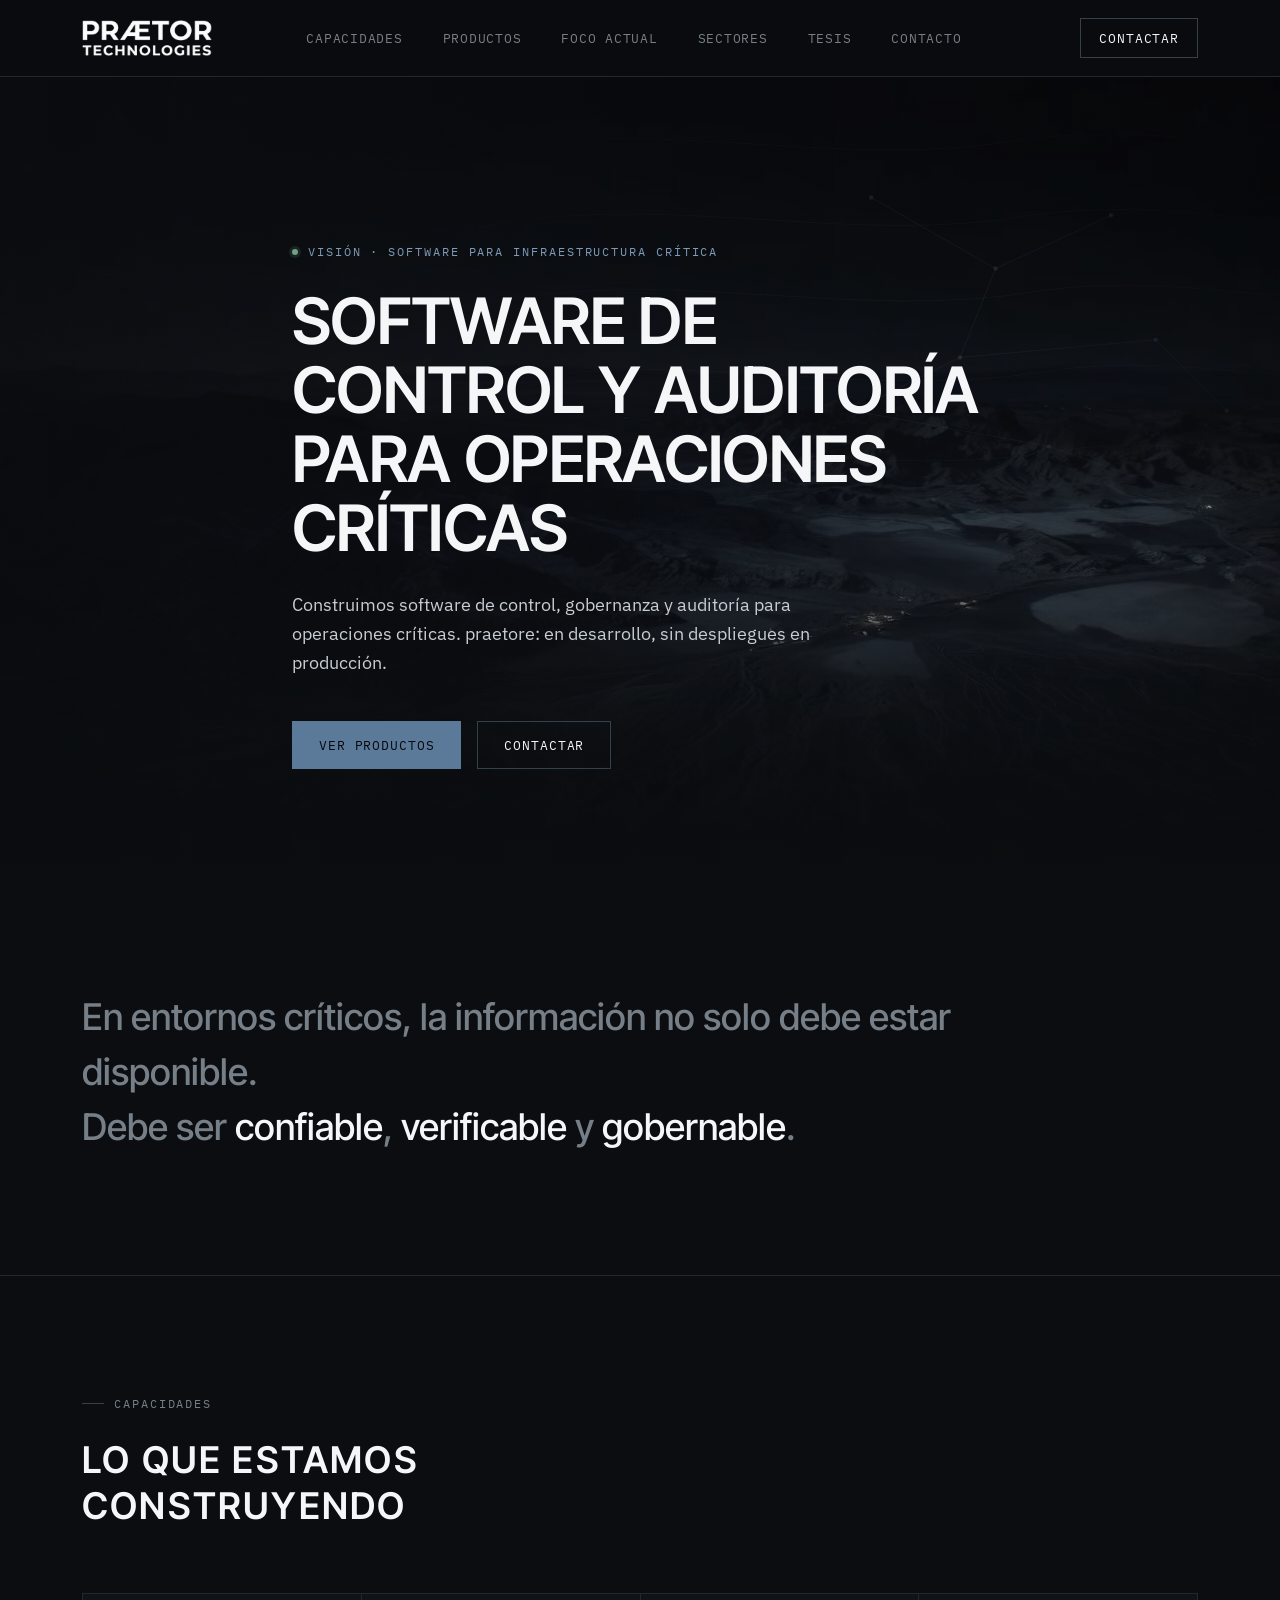
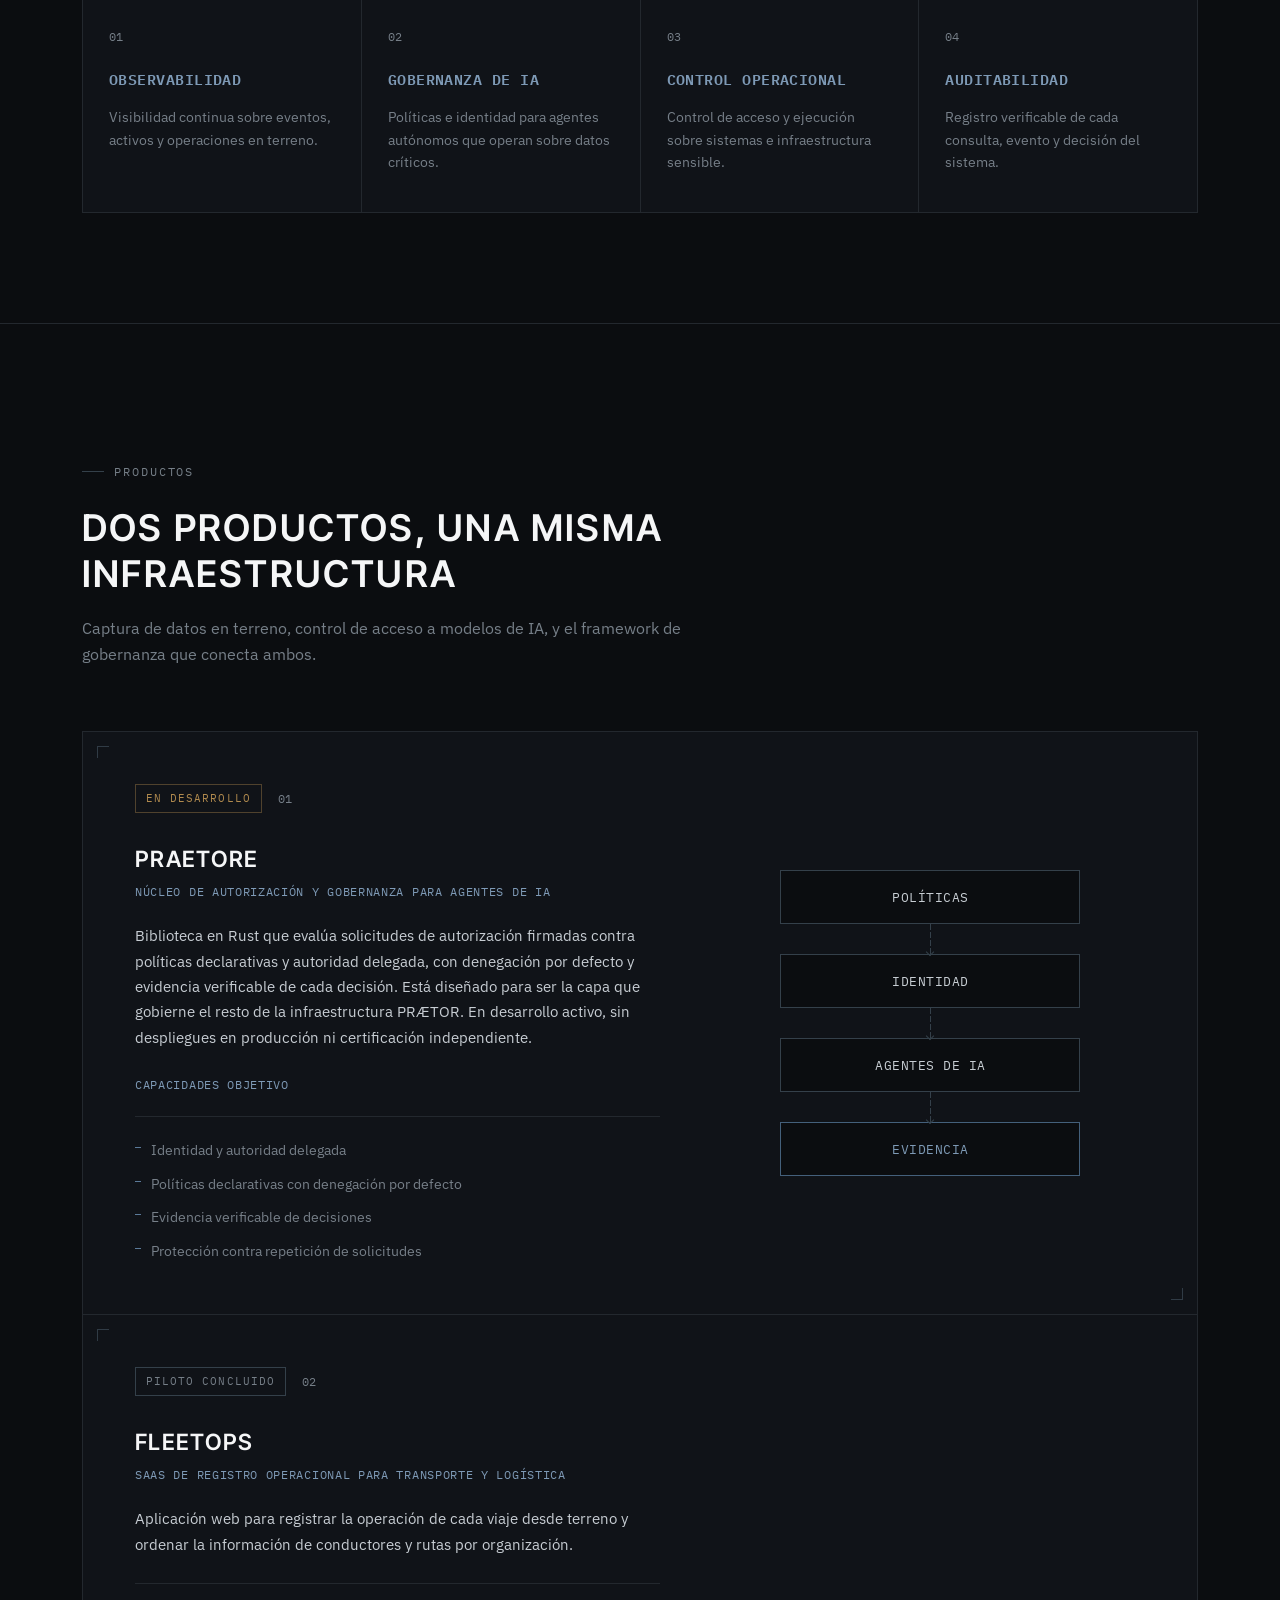
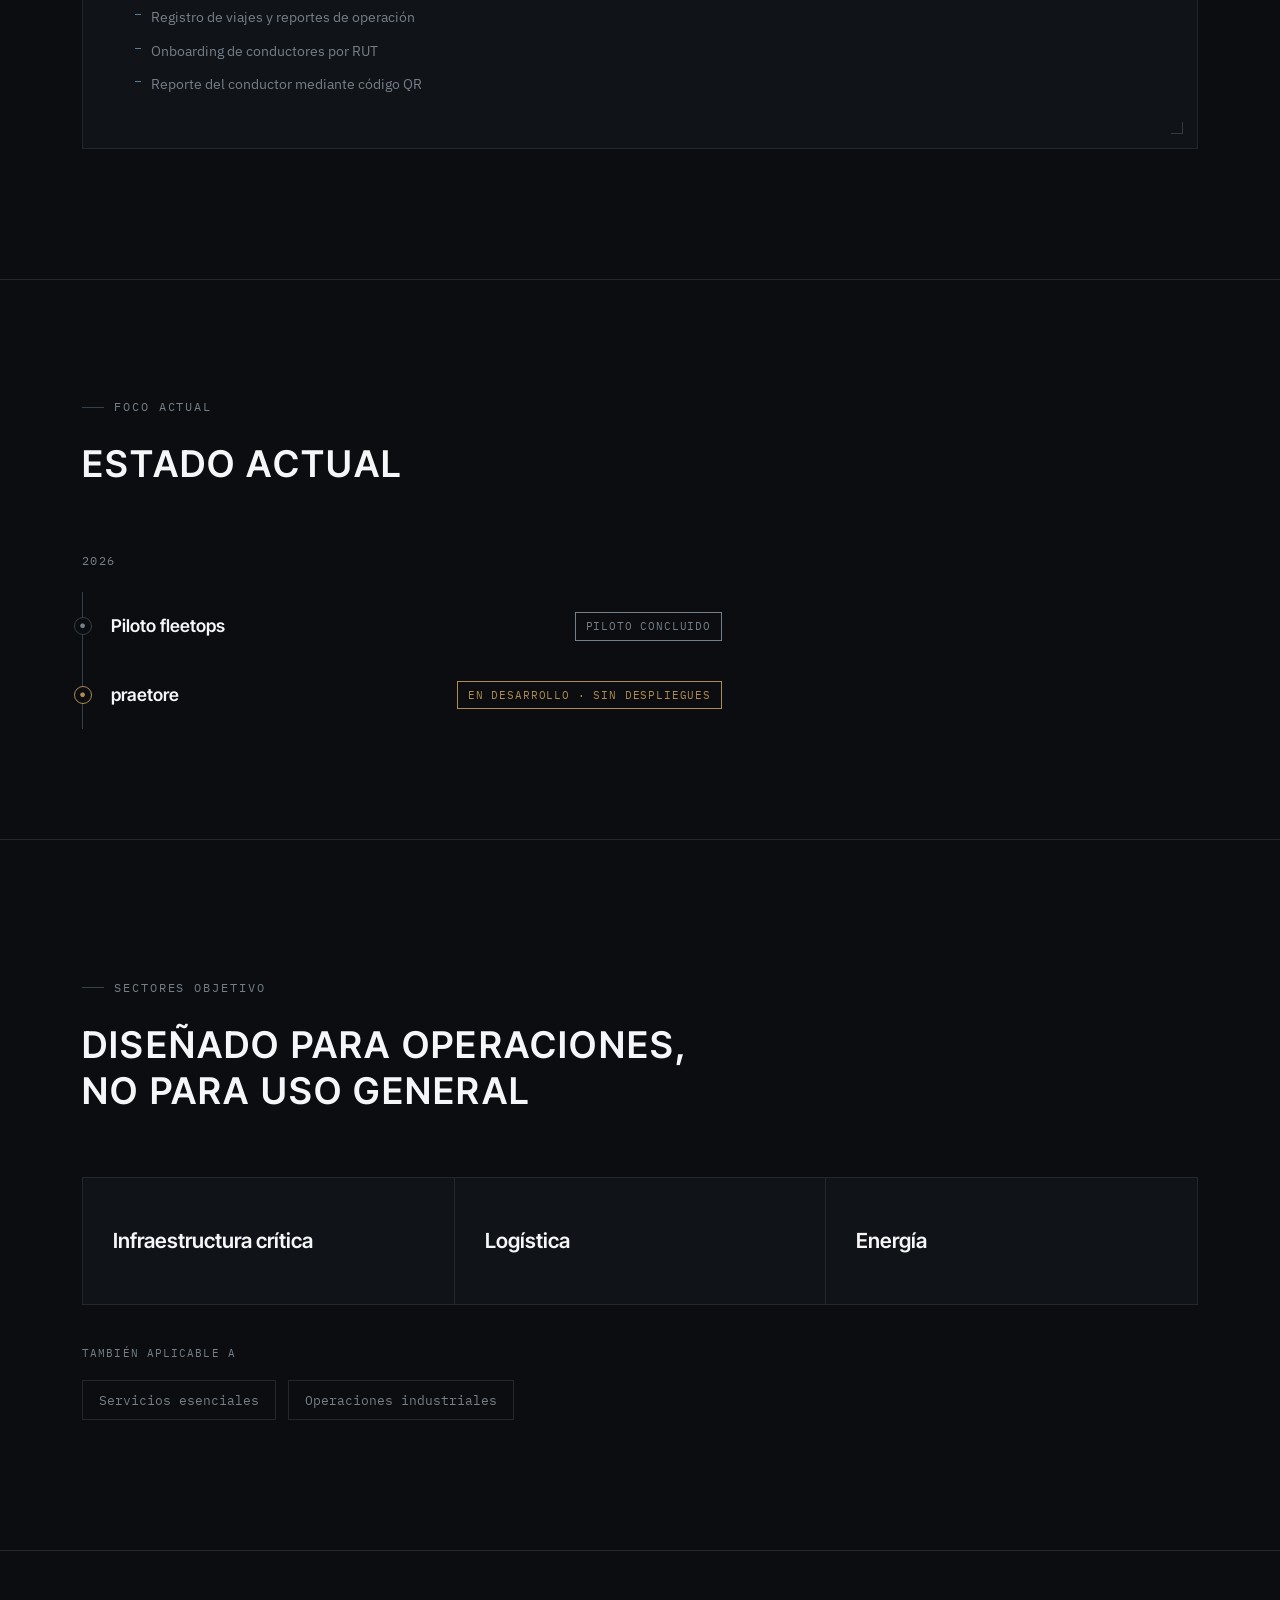
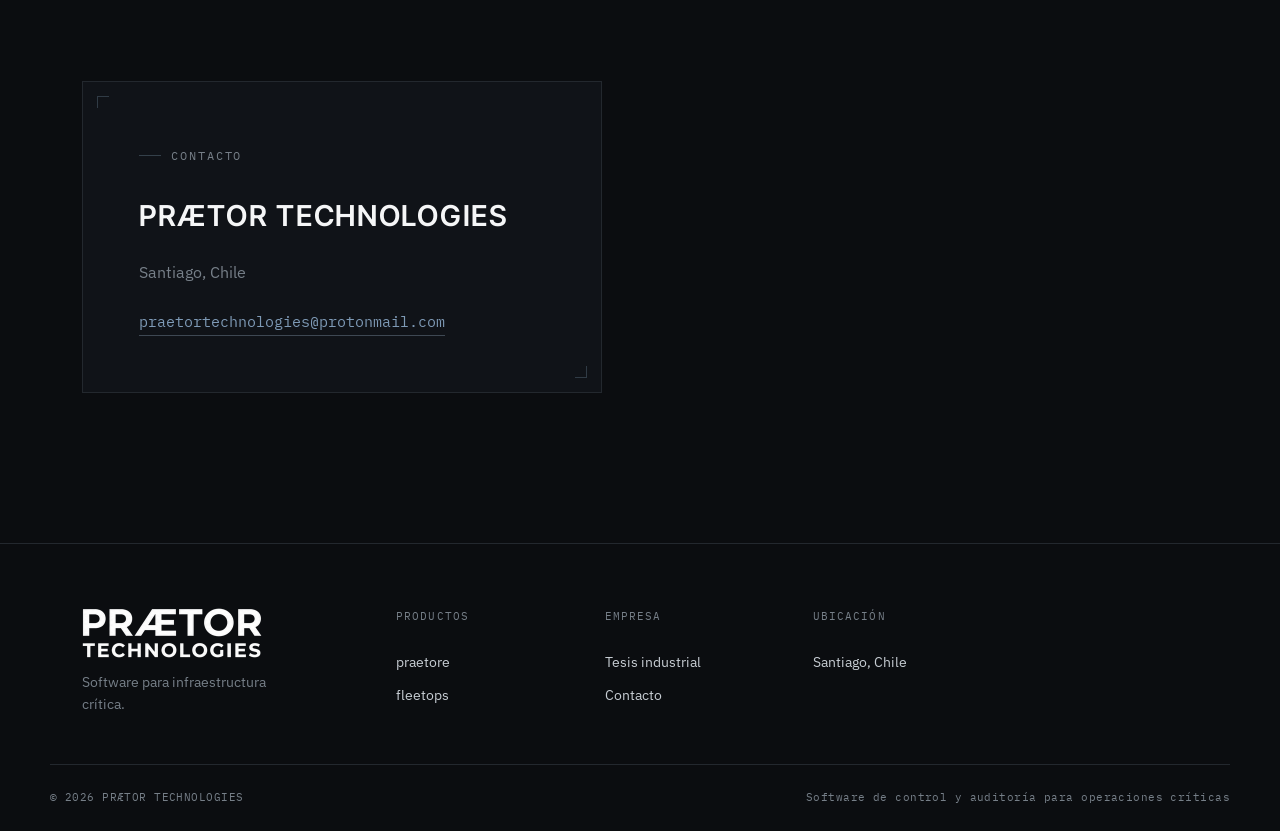
==== commit e3f4e3cb: "fix: aplicar dictamen legal del sitio (H1/pie, Servicios esenciales, piloto neutro, alcance praetore" ====
--- a/index.html
+++ b/index.html
@@ -4,7 +4,7 @@
 <meta charset="UTF-8">
 <meta name="viewport" content="width=device-width, initial-scale=1.0">
 <title>PRÆTOR TECHNOLOGIES — Software para infraestructura crítica</title>
-<meta name="description" content="PRÆTOR desarrolla software de control, gobernanza y auditoría para operaciones críticas. Hoy en desarrollo activo, sin despliegues en producción.">
+<meta name="description" content="PRÆTOR desarrolla software de control, gobernanza y auditoría para operaciones críticas. praetore: en desarrollo, sin despliegues en producción.">
 <link rel="preconnect" href="https://fonts.googleapis.com">
 <link rel="preconnect" href="https://fonts.gstatic.com" crossorigin>
 <link href="https://fonts.googleapis.com/css2?family=Inter+Tight:wght@500;600;700&family=IBM+Plex+Sans:wght@400;500;600&family=IBM+Plex+Mono:wght@400;500;600&display=swap" rel="stylesheet">
@@ -15,7 +15,7 @@
 <meta name="theme-color" content="#0B0D10">
 <meta property="og:type" content="website">
 <meta property="og:title" content="PRÆTOR TECHNOLOGIES — Software para infraestructura crítica">
-<meta property="og:description" content="PRÆTOR desarrolla software de control, gobernanza y auditoría para operaciones críticas. Hoy en desarrollo activo, sin despliegues en producción.">
+<meta property="og:description" content="PRÆTOR desarrolla software de control, gobernanza y auditoría para operaciones críticas. praetore: en desarrollo, sin despliegues en producción.">
 <meta property="og:image" content="https://praetortechnologies.vercel.app/assets/og-image.png">
 <meta property="og:url" content="https://praetortechnologies.vercel.app/">
 <meta property="og:site_name" content="PRÆTOR TECHNOLOGIES">
@@ -25,7 +25,7 @@
 <meta property="og:image:height" content="630">
 <meta name="twitter:card" content="summary_large_image">
 <meta name="twitter:title" content="PRÆTOR TECHNOLOGIES — Software para infraestructura crítica">
-<meta name="twitter:description" content="PRÆTOR desarrolla software de control, gobernanza y auditoría para operaciones críticas. Hoy en desarrollo activo, sin despliegues en producción.">
+<meta name="twitter:description" content="PRÆTOR desarrolla software de control, gobernanza y auditoría para operaciones críticas. praetore: en desarrollo, sin despliegues en producción.">
 <meta name="twitter:image" content="https://praetortechnologies.vercel.app/assets/og-image.png">
 </head>
 <body>
@@ -108,8 +108,8 @@
 
     <div class="wrap hero-inner">
       <p class="eyebrow"><span class="eyebrow-dot"></span>VISIÓN · SOFTWARE PARA INFRAESTRUCTURA CRÍTICA</p>
-      <h1 class="hero-title">Infraestructura soberana<br>para operaciones críticas</h1>
-      <p class="hero-sub">Construimos software de control, gobernanza y auditoría para operaciones críticas. Hoy en desarrollo activo; sin despliegues en producción.</p>
+      <h1 class="hero-title">Software de control y auditoría<br>para operaciones críticas</h1>
+      <p class="hero-sub">Construimos software de control, gobernanza y auditoría para operaciones críticas. praetore: en desarrollo, sin despliegues en producción.</p>
       <div class="hero-actions">
         <a href="#productos" class="btn btn-primary">Ver productos</a>
         <a href="#contacto" class="btn btn-outline">Contactar</a>
@@ -204,7 +204,7 @@
         <article class="product-row bracket-frame reveal">
           <div class="product-text">
             <div class="product-head">
-              <span class="product-status status-live">PILOTO CONCLUIDO</span>
+              <span class="product-status status-neutral">PILOTO CONCLUIDO</span>
               <span class="product-index">02</span>
             </div>
             <h3 class="product-name">fleetops</h3>
@@ -234,9 +234,9 @@
         <p class="timeline-year">2026</p>
         <ul class="timeline-list">
           <li class="timeline-item reveal">
-            <span class="timeline-marker marker-done" aria-hidden="true">✓</span>
+            <span class="timeline-marker marker-planned" aria-hidden="true">●</span>
             <span class="timeline-label">Piloto fleetops</span>
-            <span class="timeline-status status-live">PILOTO CONCLUIDO</span>
+            <span class="timeline-status status-neutral">PILOTO CONCLUIDO</span>
           </li>
           <li class="timeline-item reveal">
             <span class="timeline-marker marker-active" aria-hidden="true">●</span>
@@ -270,7 +270,7 @@
 
       <p class="sector-secondary-label">También aplicable a</p>
       <div class="sector-secondary-list">
-        <span>Estado</span>
+        <span>Servicios esenciales</span>
         <span>Operaciones industriales</span>
       </div>
     </div>
@@ -319,7 +319,7 @@
 
   <div class="wrap footer-bottom">
     <span>© <span class="year"></span> PRÆTOR TECHNOLOGIES</span>
-    <span class="footer-tag">Infraestructura soberana / Operaciones críticas</span>
+    <span class="footer-tag">Software de control y auditoría para operaciones críticas</span>
   </div>
 </footer>
 
--- a/style.css
+++ b/style.css
@@ -509,6 +509,7 @@
 }
 
 .status-live{ color: var(--green); border-color: rgba(111,162,134,0.4); }
+.status-neutral{ color: var(--text-dim); border-color: var(--line-bright); }
 .status-dev{ color: var(--amber); border-color: rgba(176,138,78,0.4); }
 .status-fw{ color: var(--steel-bright); border-color: rgba(150,172,192,0.4); }
 
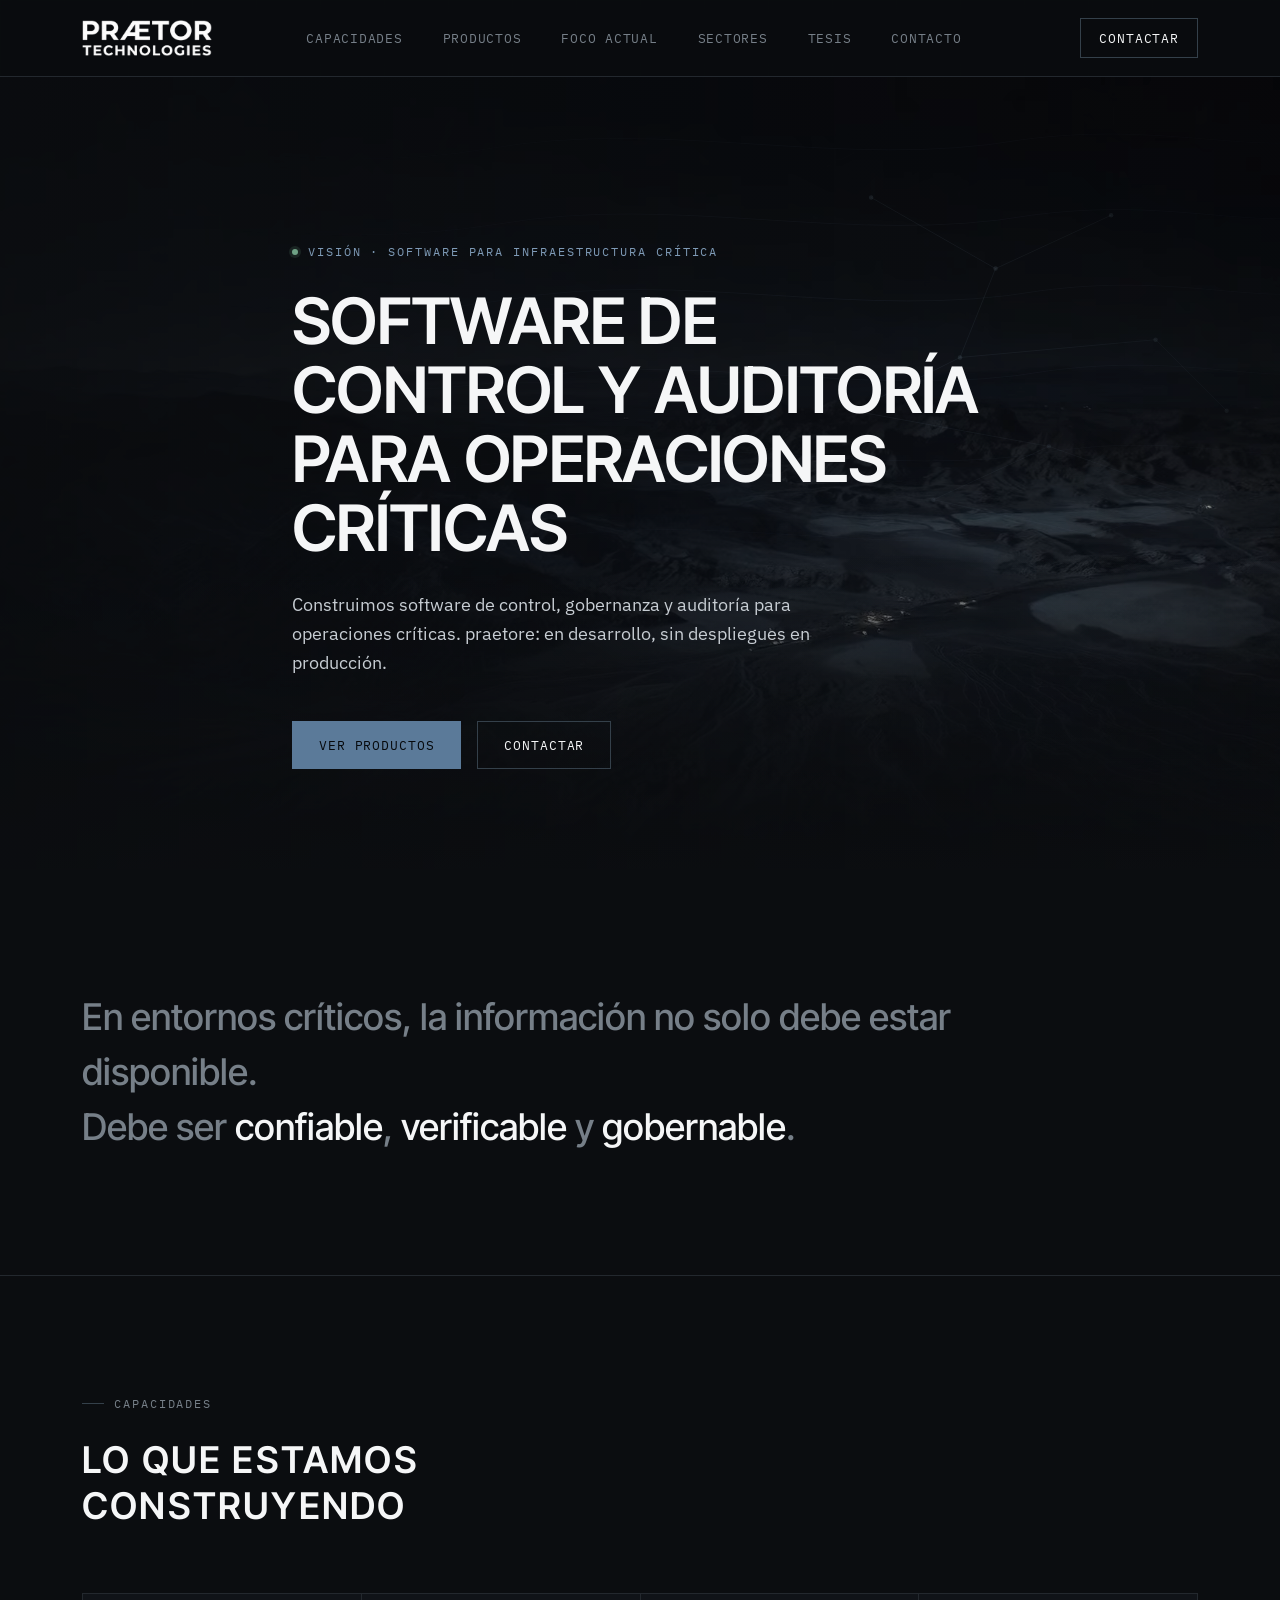
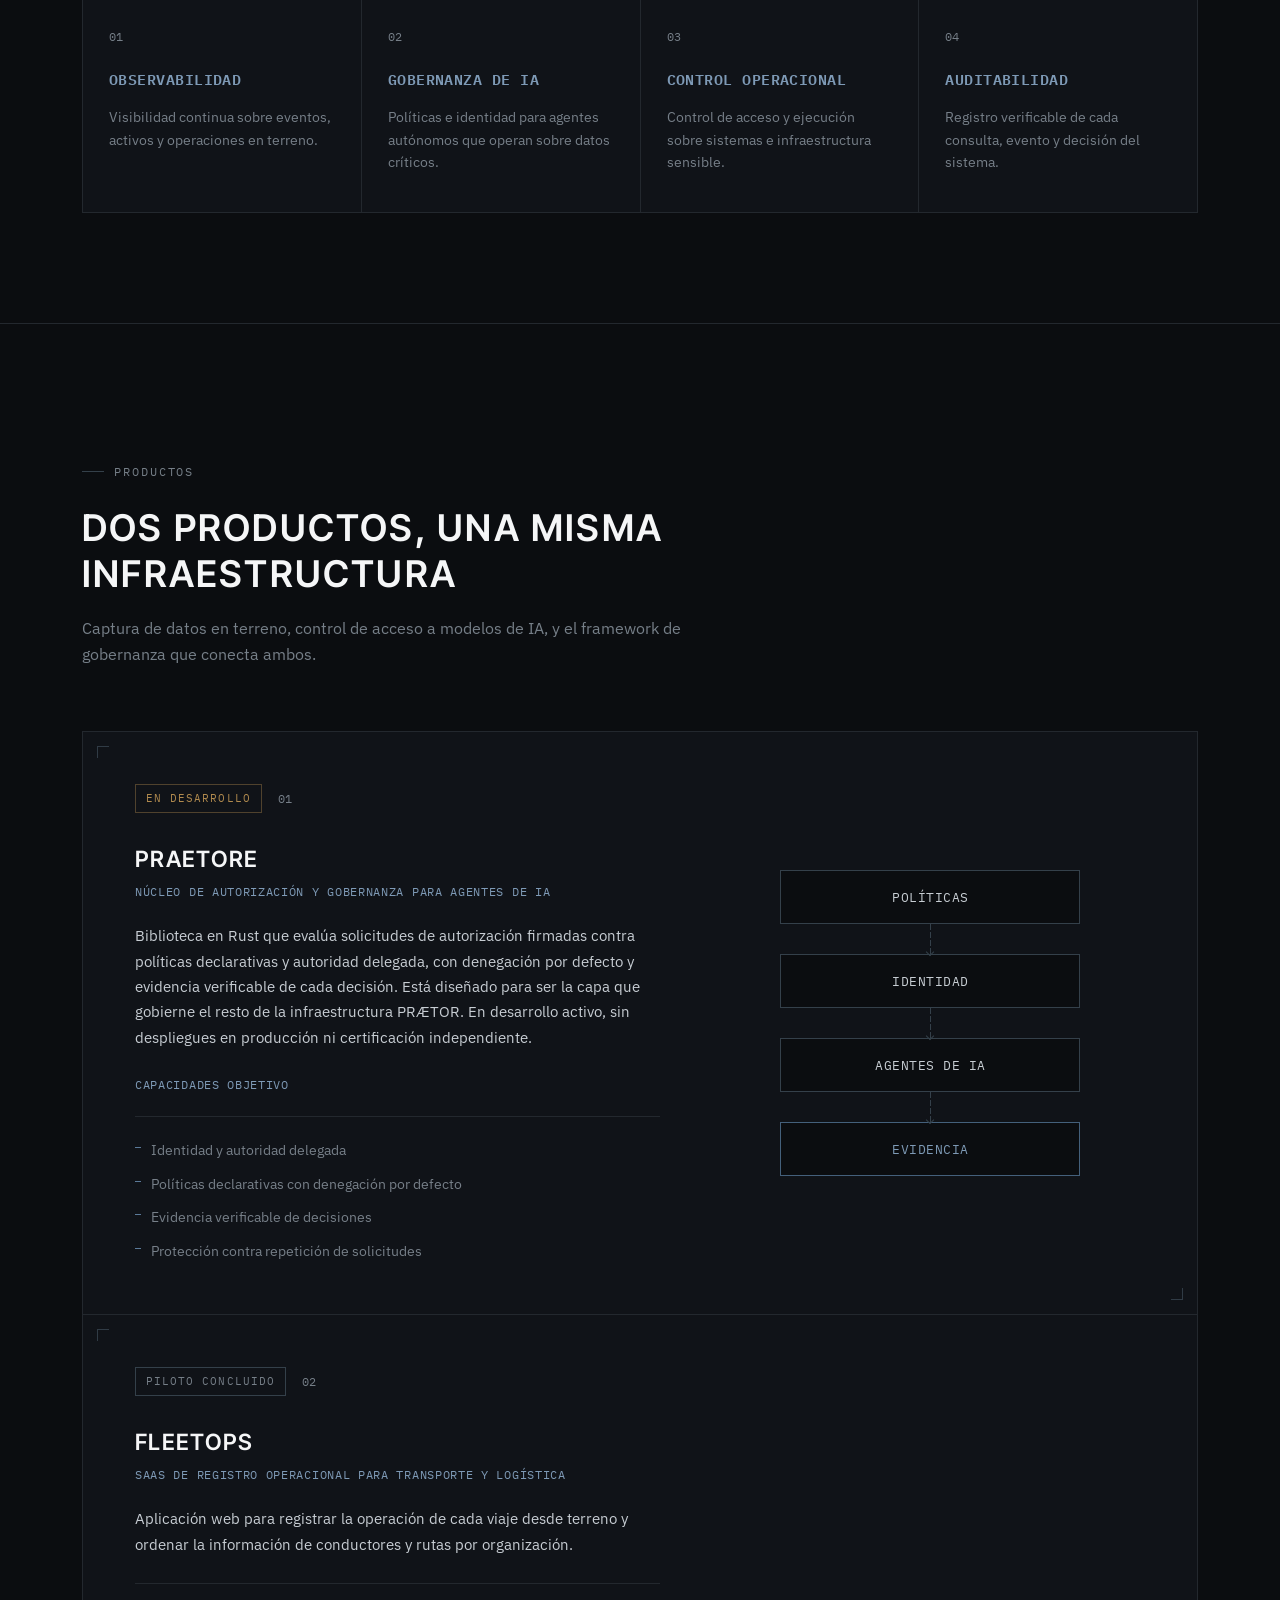
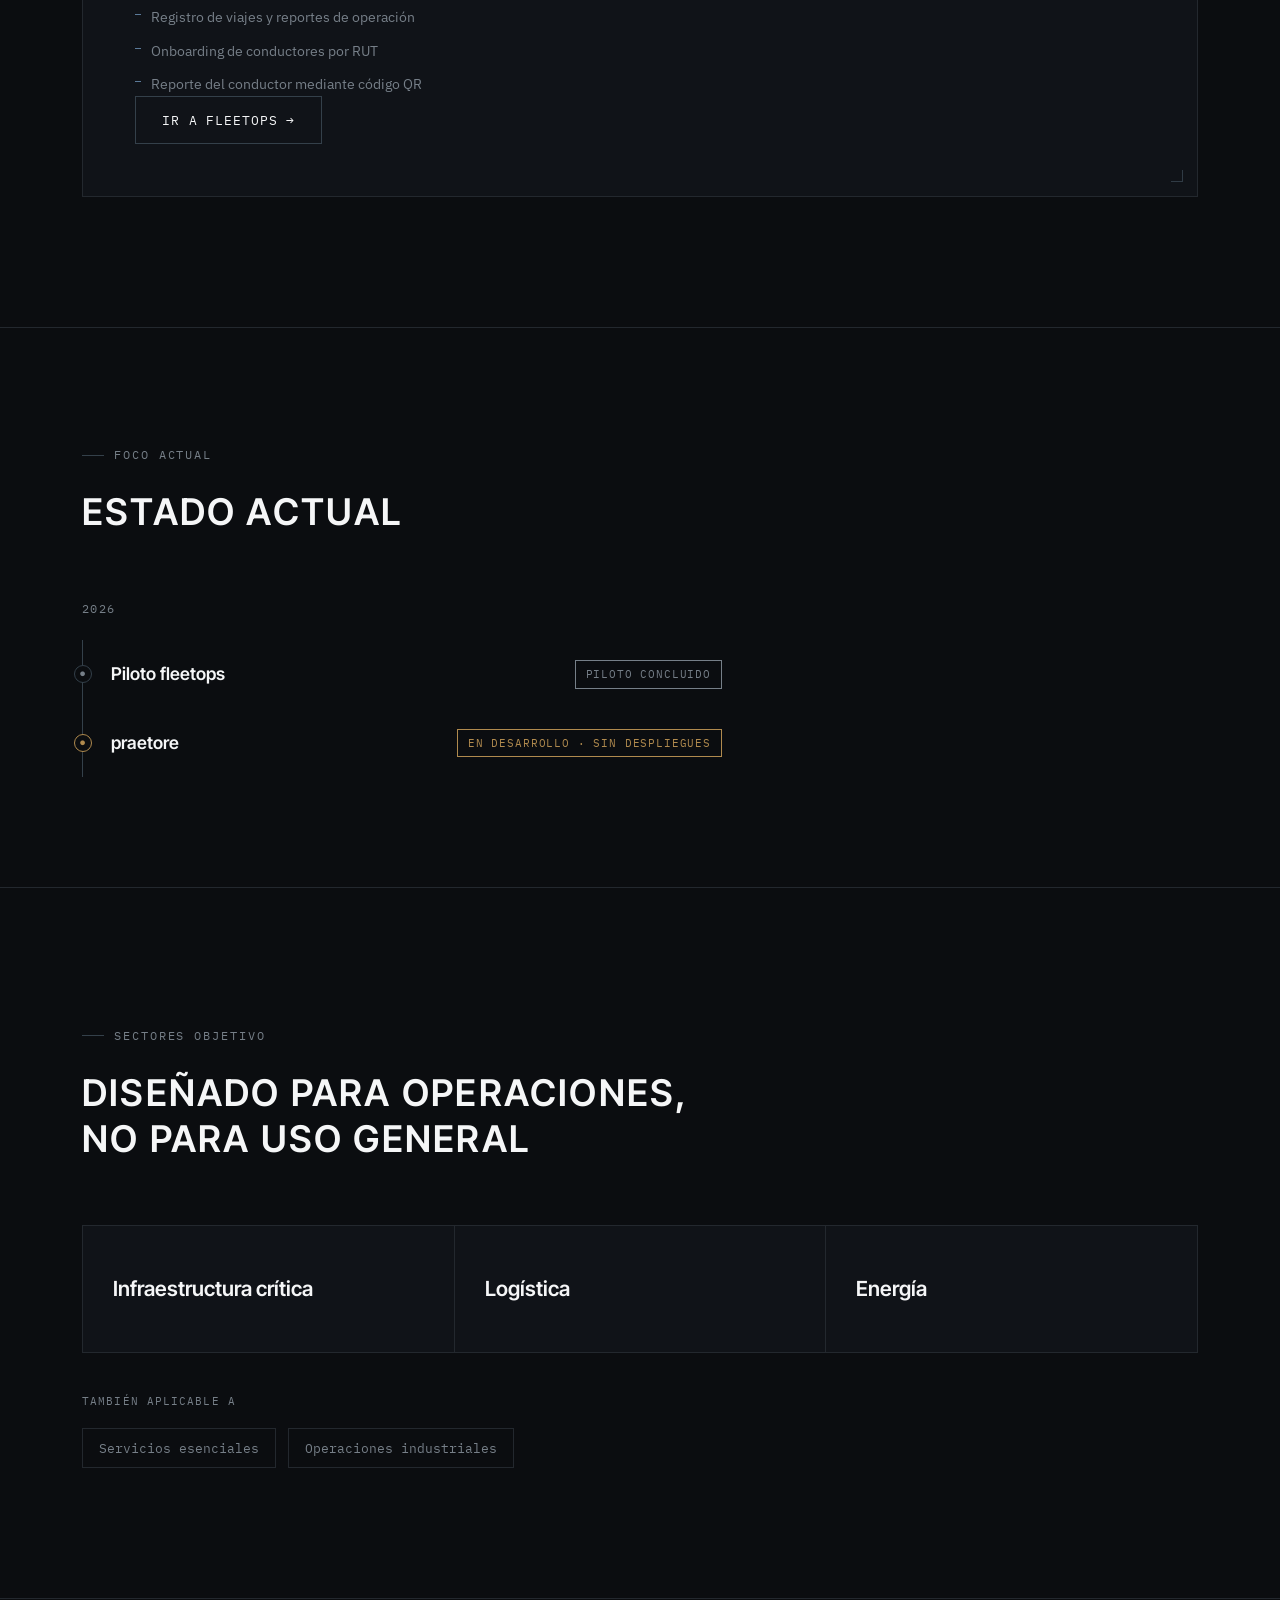
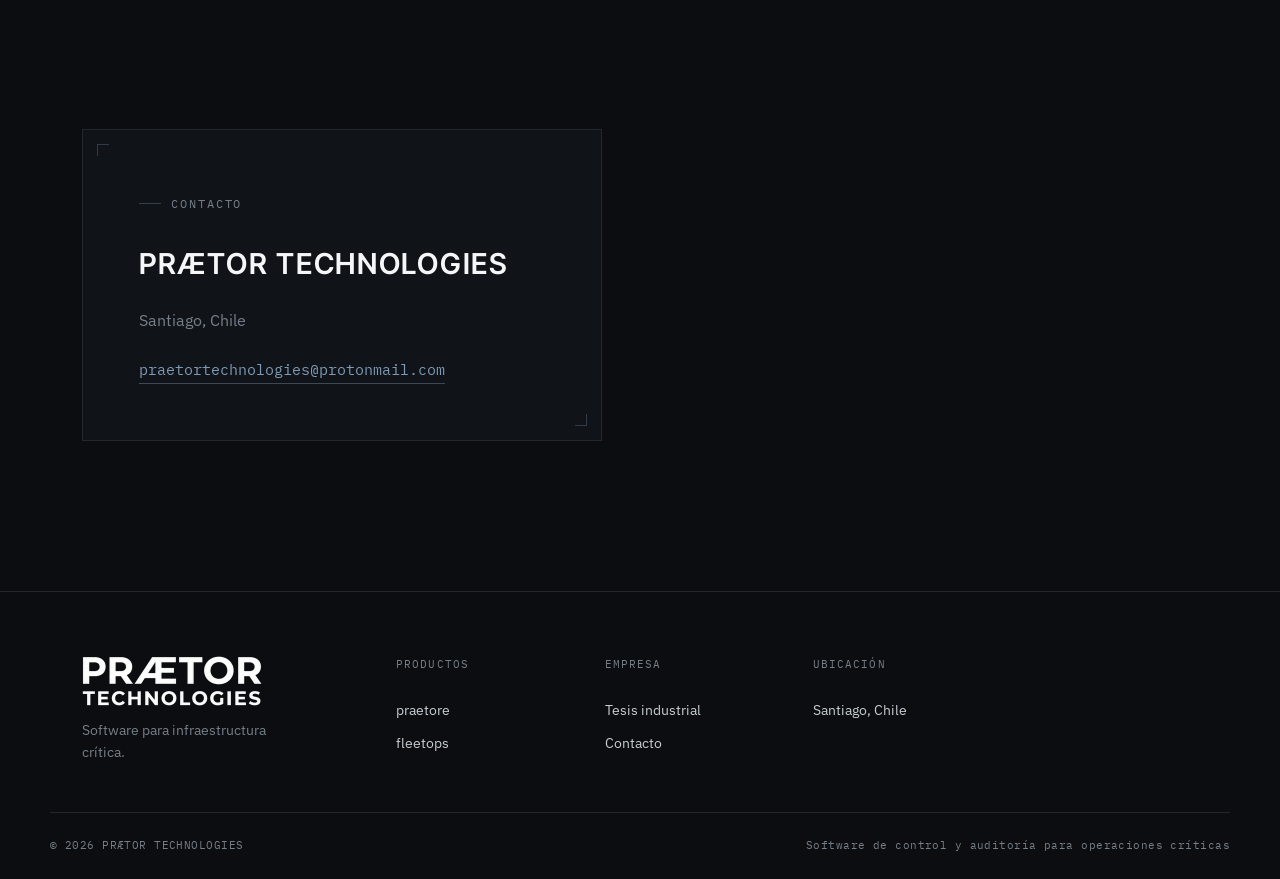
==== commit d6cbcd95: "Enlazar tarjeta y footer de fleetops a su sitio" ====
--- a/index.html
+++ b/index.html
@@ -215,6 +215,7 @@
               <li>Onboarding de conductores por RUT</li>
               <li>Reporte del conductor mediante código QR</li>
             </ul>
+            <a href="https://fleetops-one-tau.vercel.app" target="_blank" rel="noopener" class="btn btn-outline">Ir a fleetops →</a>
           </div>
         </article>
 
@@ -302,7 +303,7 @@
     <div class="footer-col">
       <p class="footer-col-title">Productos</p>
       <a href="#productos">praetore</a>
-      <a href="#productos">fleetops</a>
+      <a href="https://fleetops-one-tau.vercel.app" target="_blank" rel="noopener">fleetops</a>
     </div>
 
     <div class="footer-col">
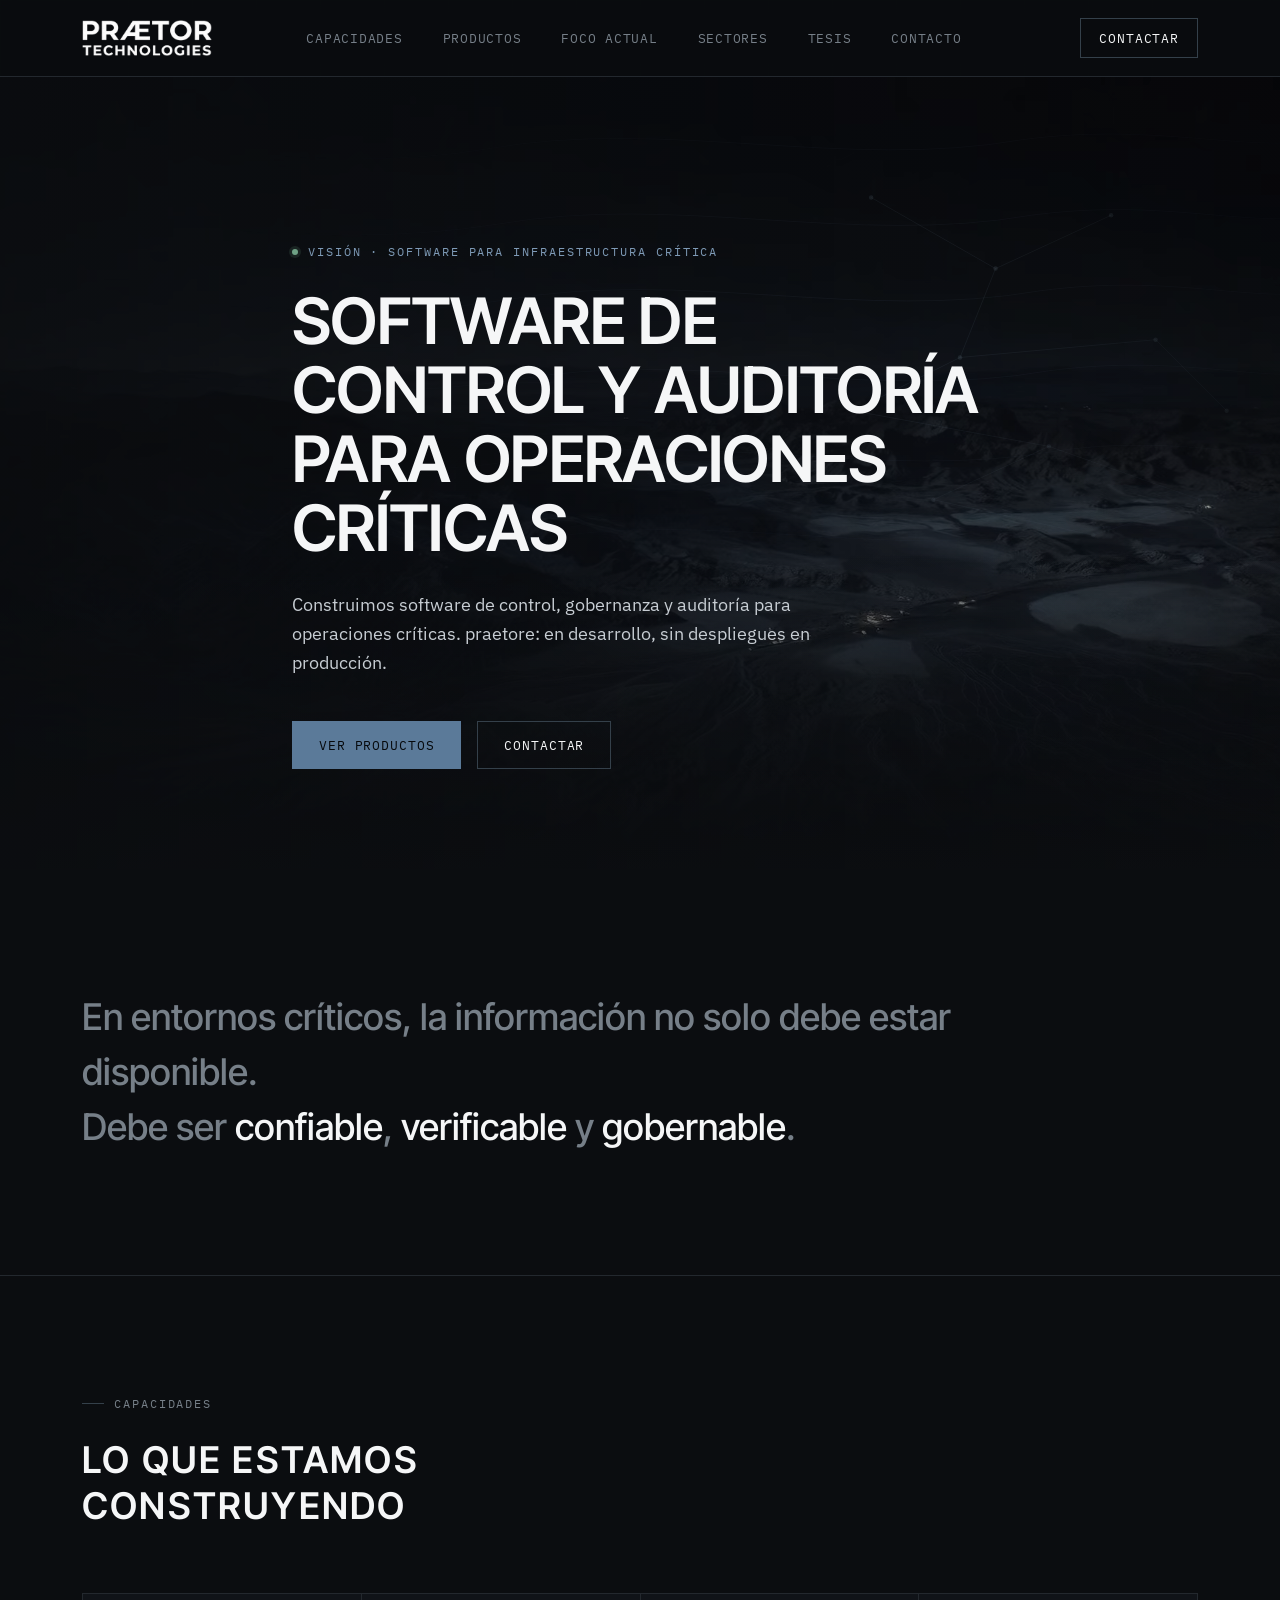
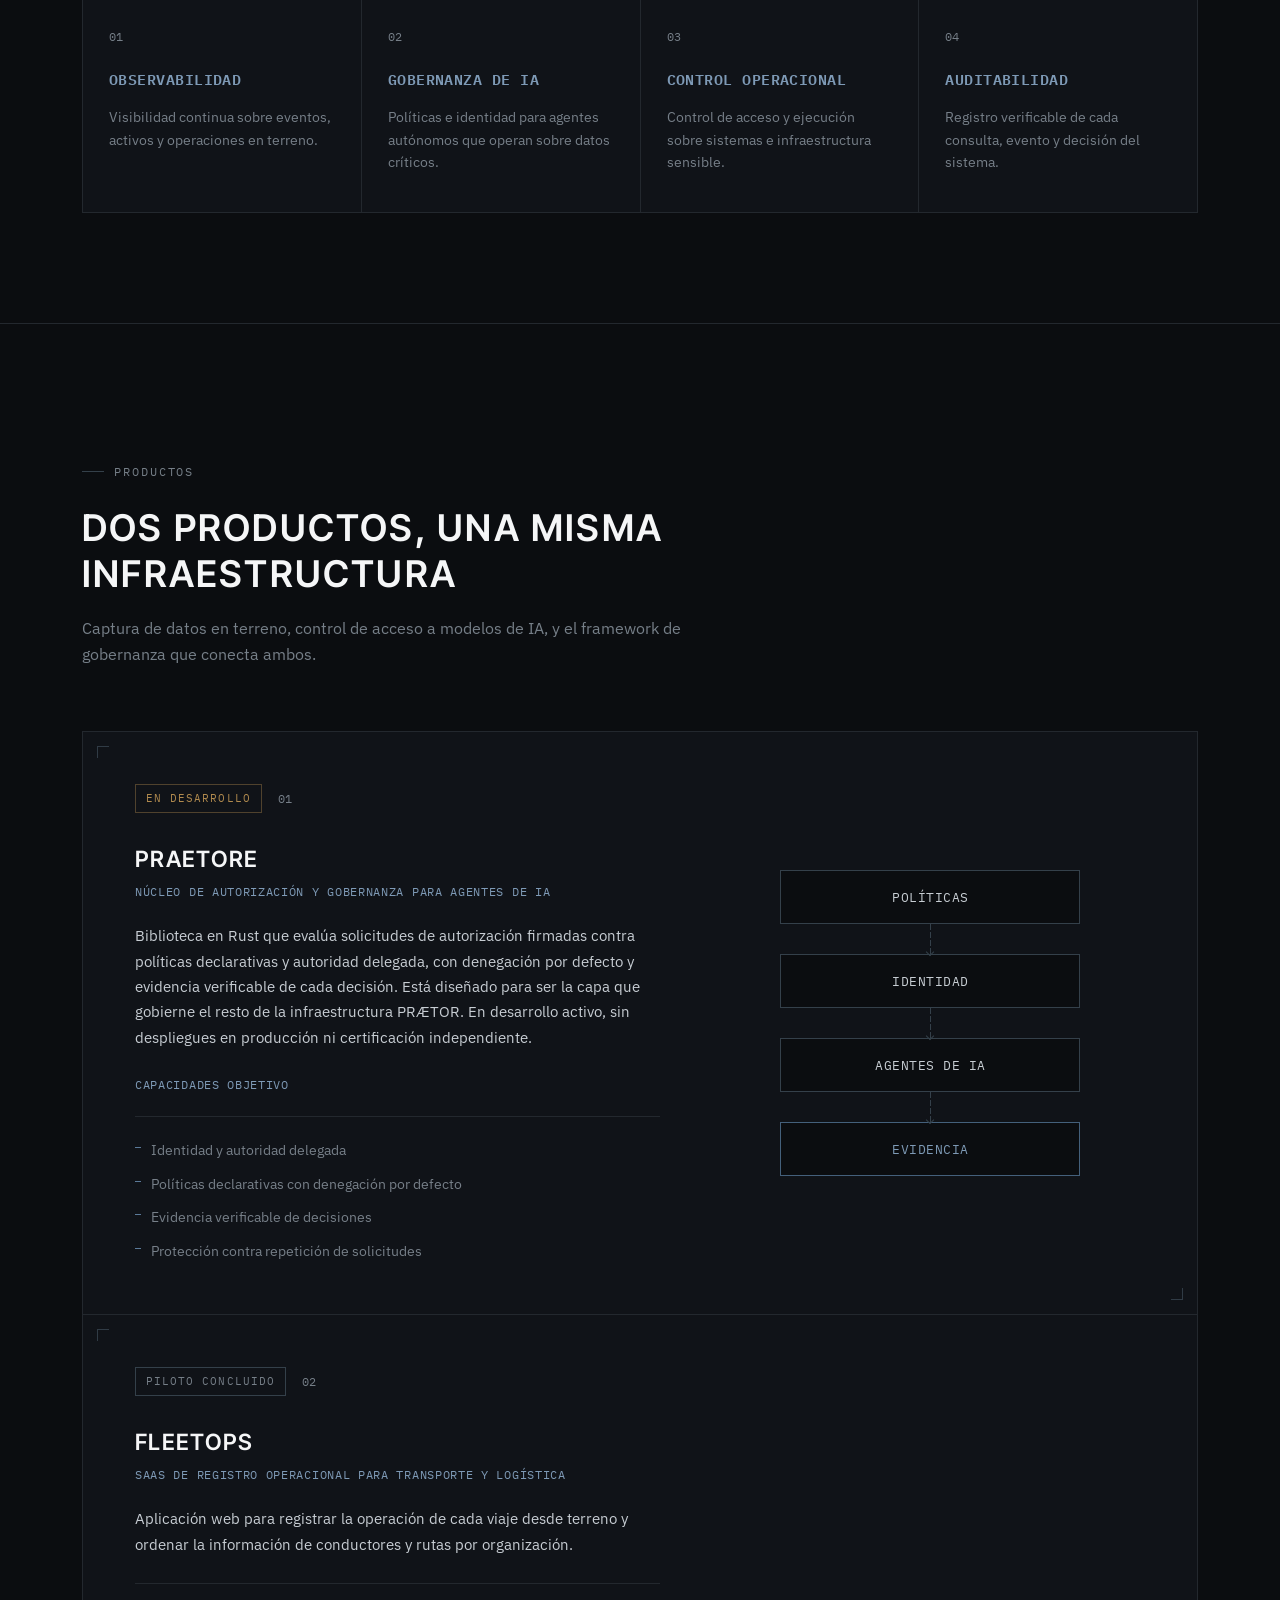
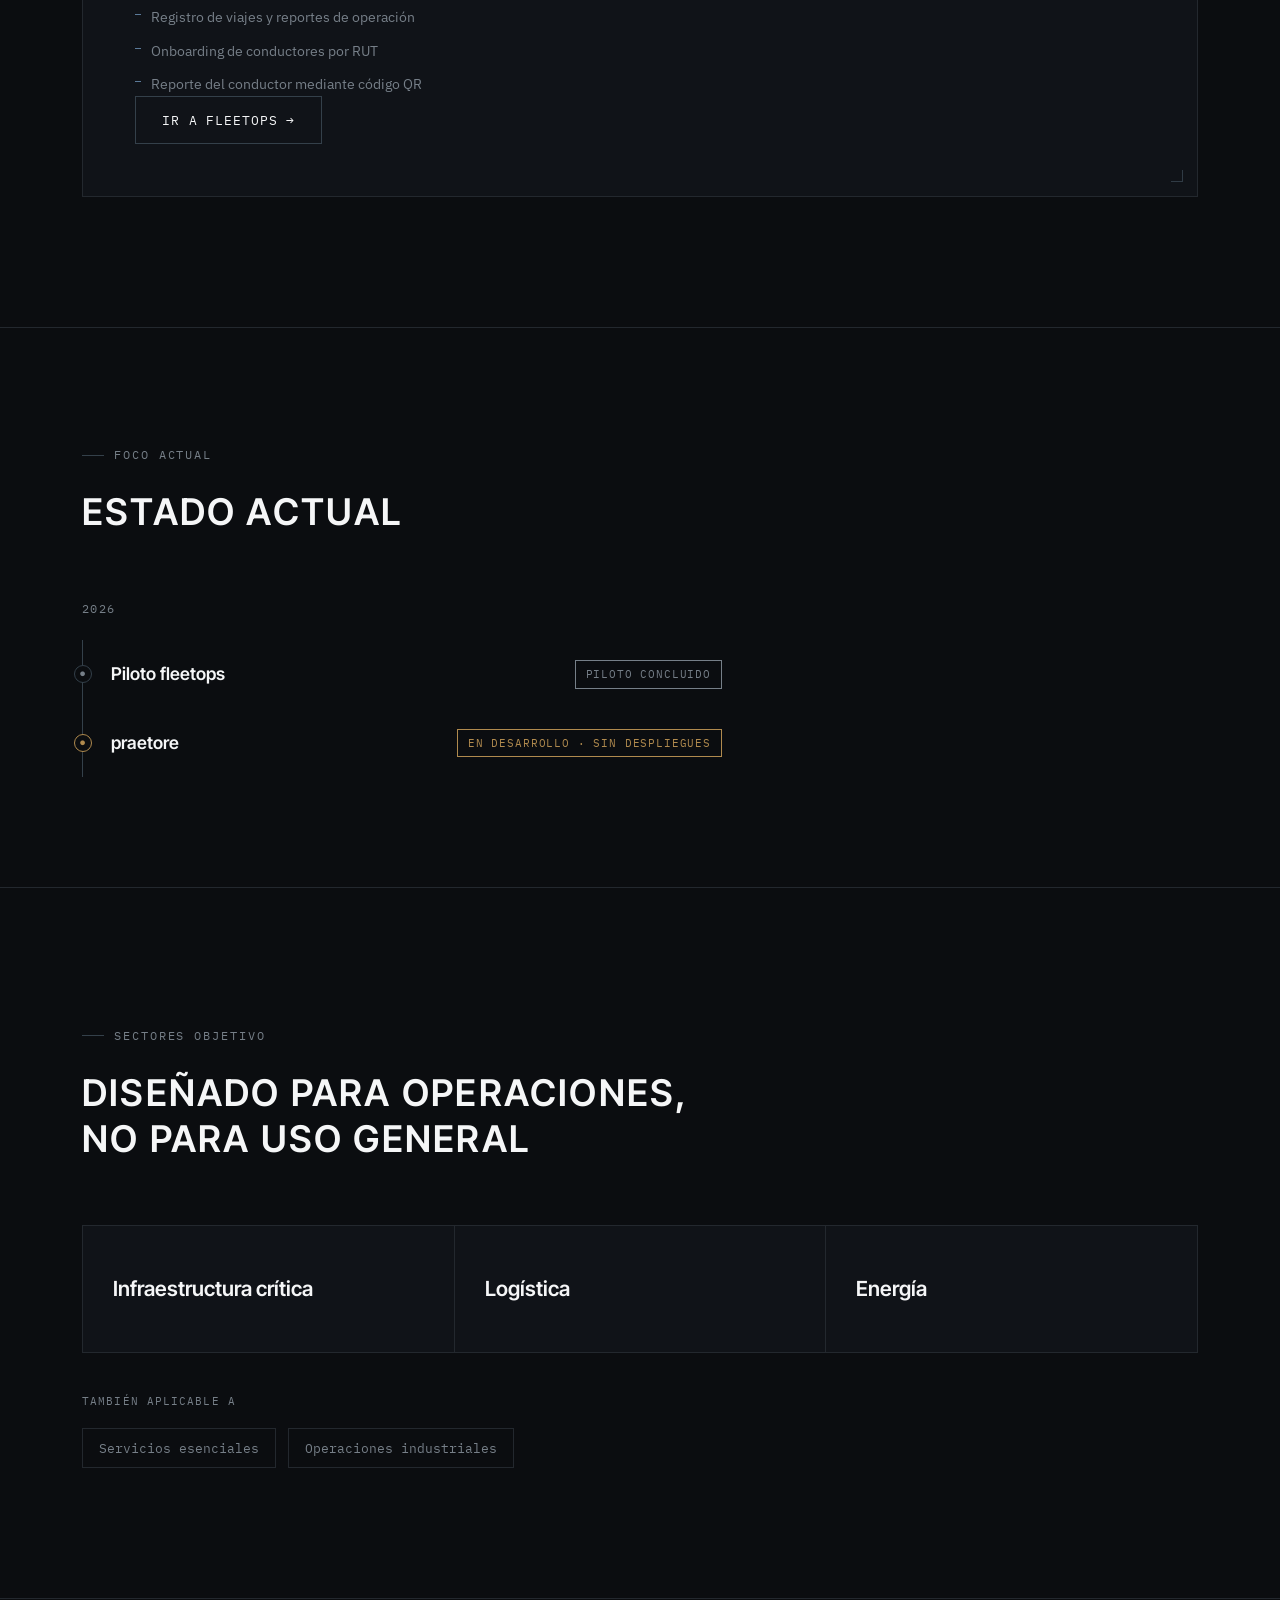
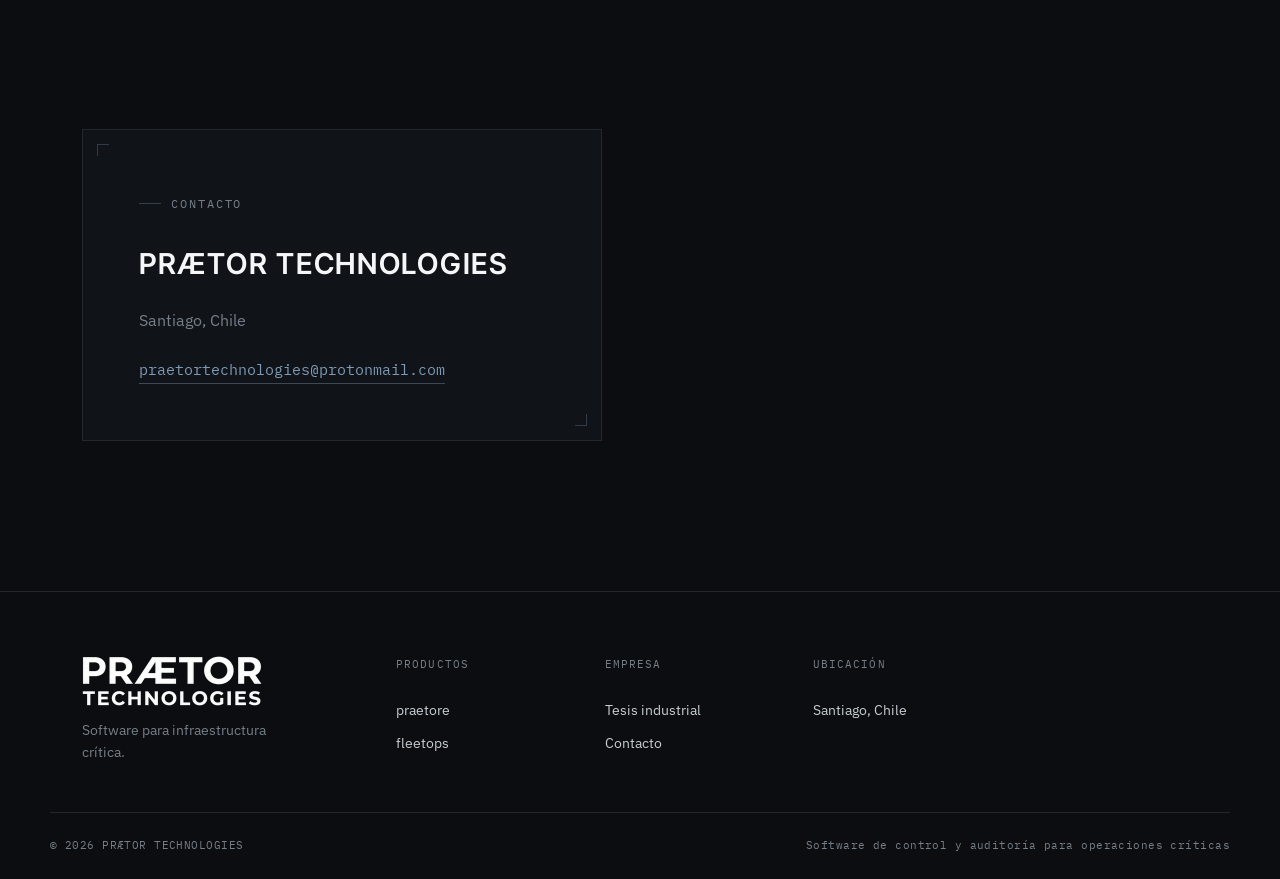
==== commit 1a30f8e3: "Usar praetor-fleetops.vercel.app" ====
--- a/index.html
+++ b/index.html
@@ -215,7 +215,7 @@
               <li>Onboarding de conductores por RUT</li>
               <li>Reporte del conductor mediante código QR</li>
             </ul>
-            <a href="https://fleetops-one-tau.vercel.app" target="_blank" rel="noopener" class="btn btn-outline">Ir a fleetops →</a>
+            <a href="https://praetor-fleetops.vercel.app" target="_blank" rel="noopener" class="btn btn-outline">Ir a fleetops →</a>
           </div>
         </article>
 
@@ -303,7 +303,7 @@
     <div class="footer-col">
       <p class="footer-col-title">Productos</p>
       <a href="#productos">praetore</a>
-      <a href="https://fleetops-one-tau.vercel.app" target="_blank" rel="noopener">fleetops</a>
+      <a href="https://praetor-fleetops.vercel.app" target="_blank" rel="noopener">fleetops</a>
     </div>
 
     <div class="footer-col">
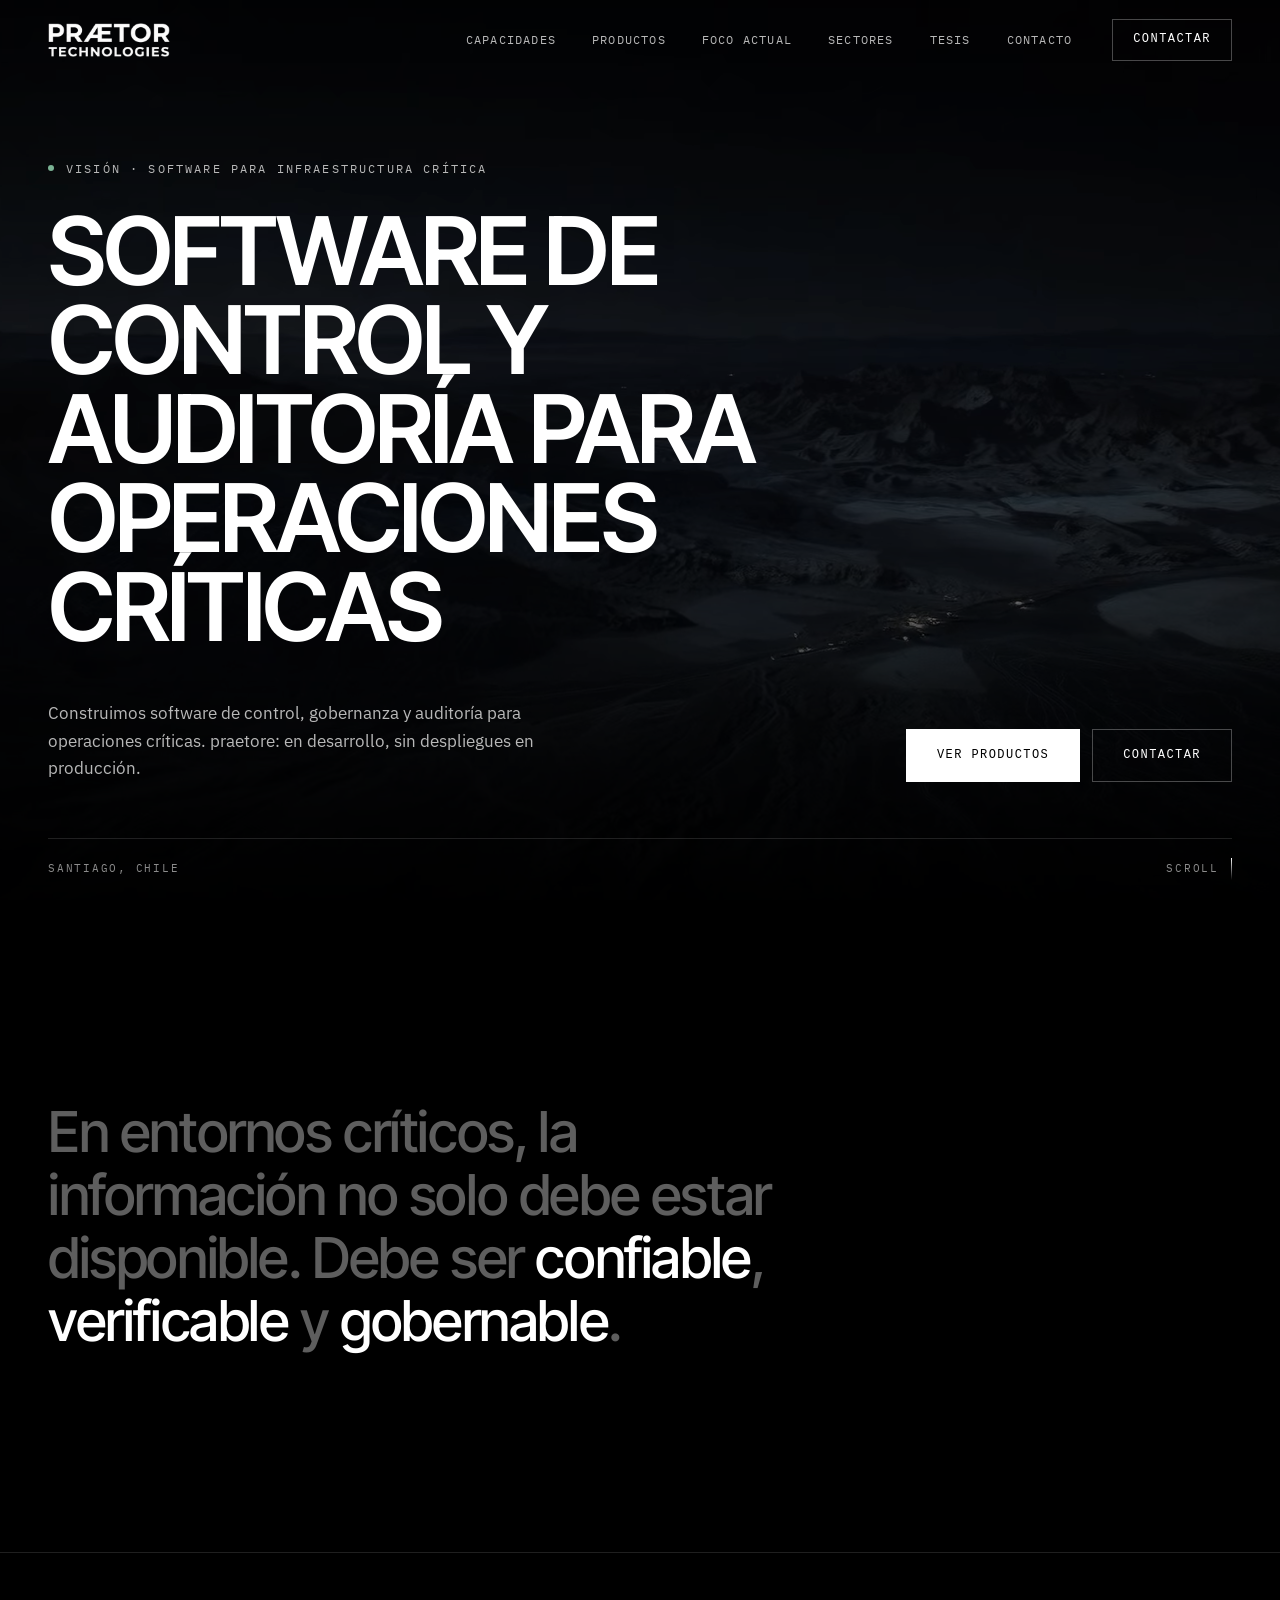
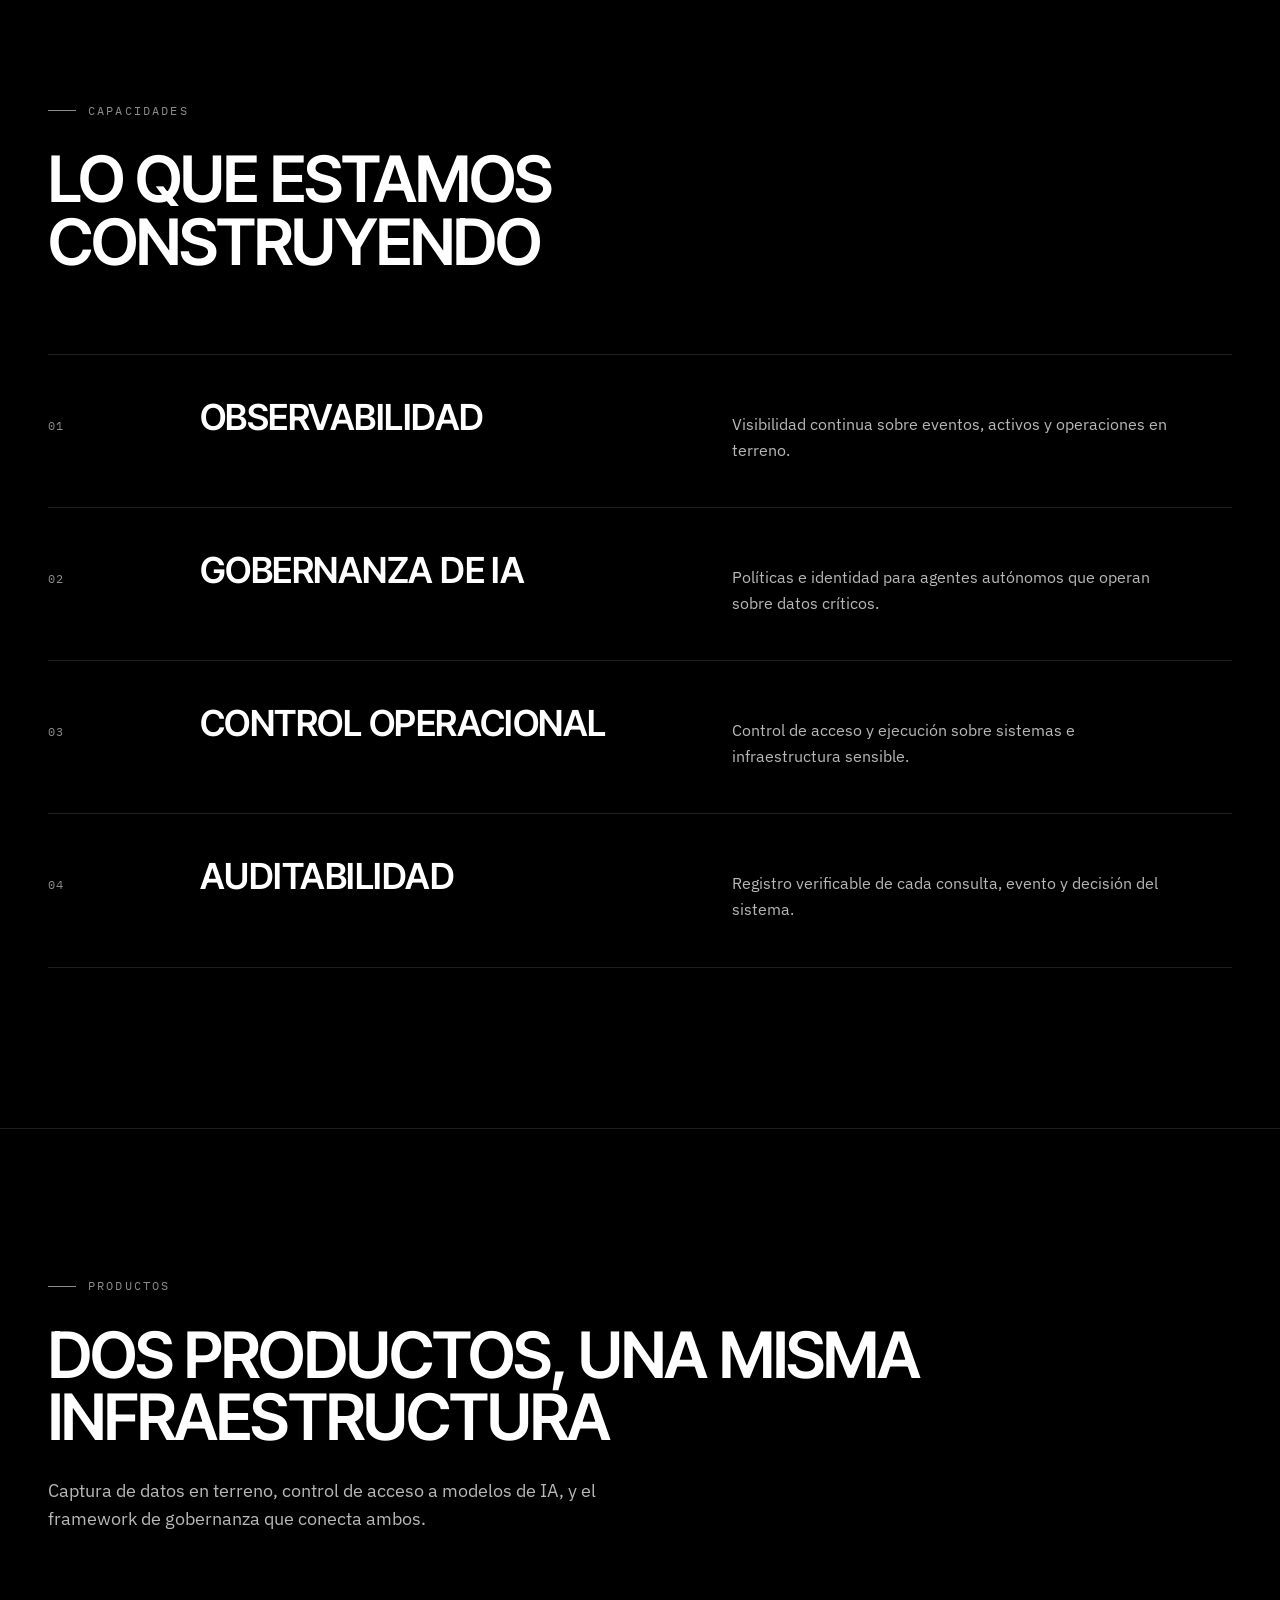
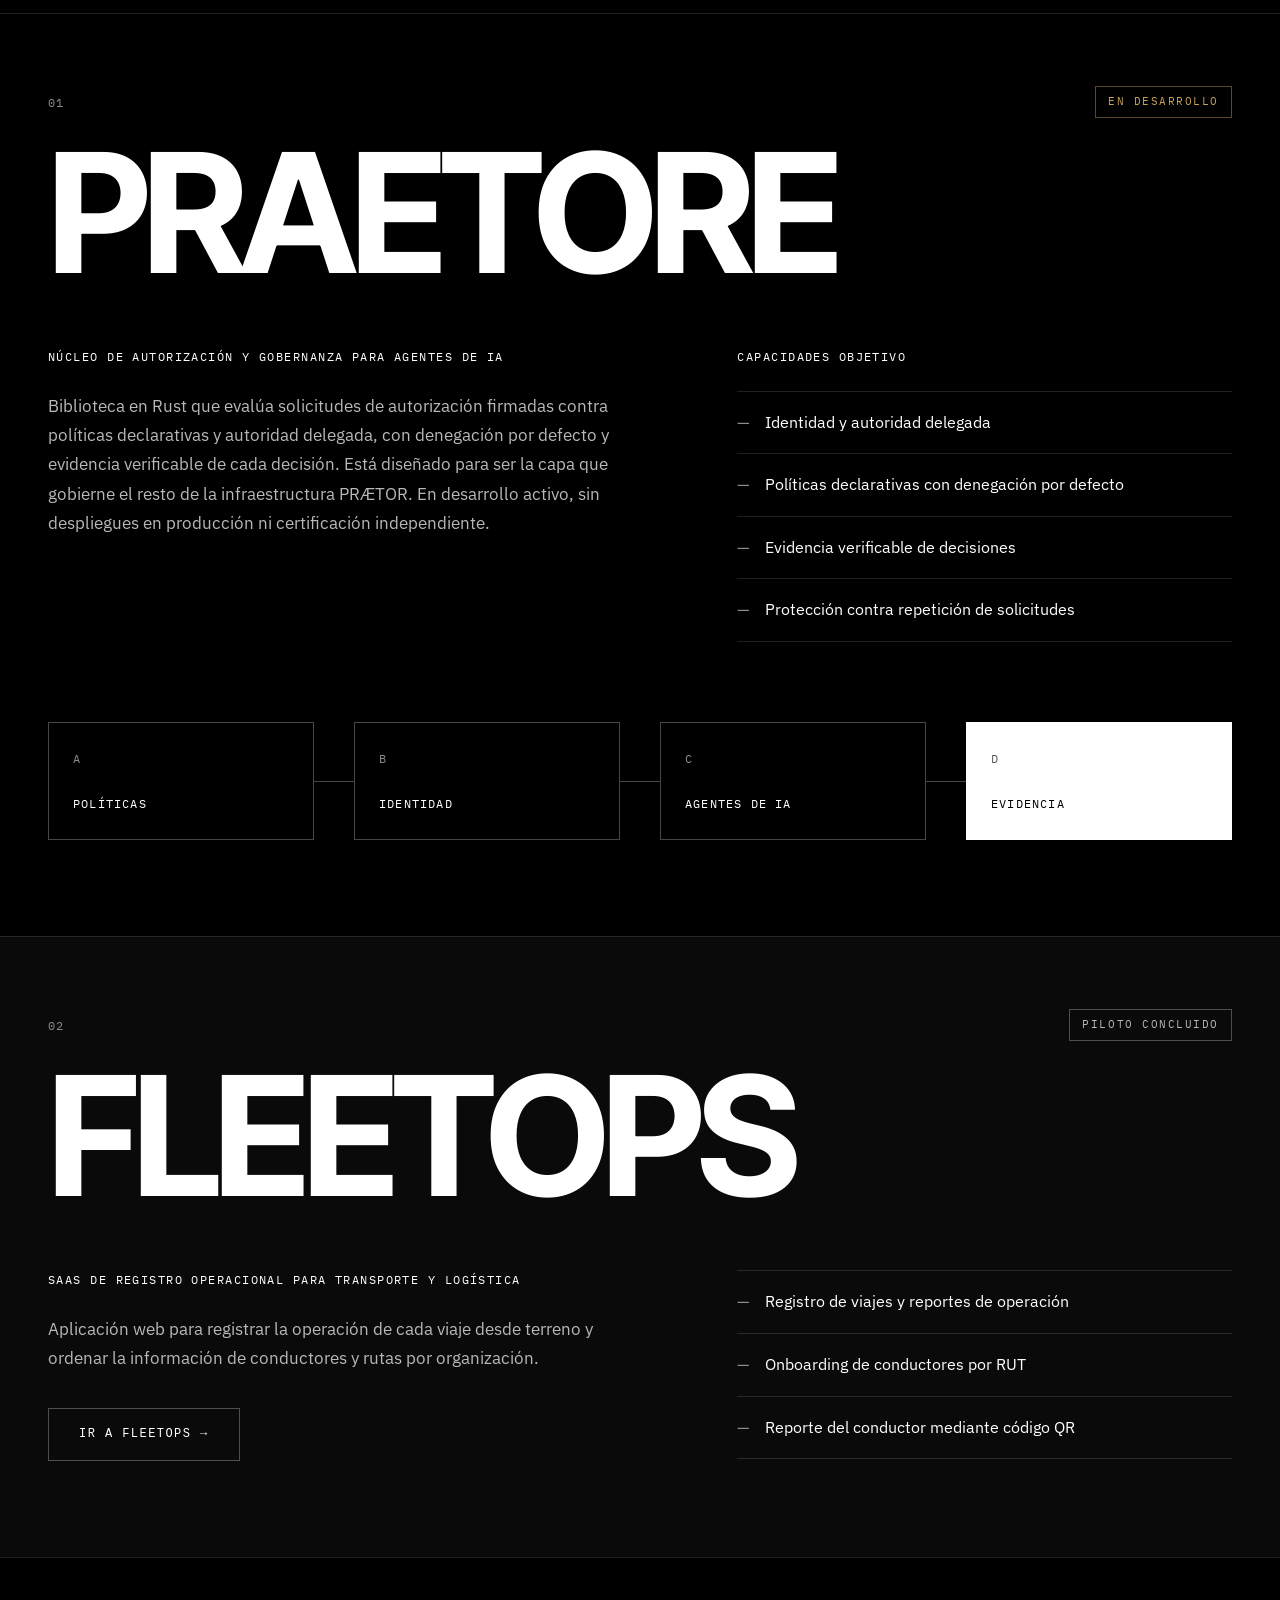
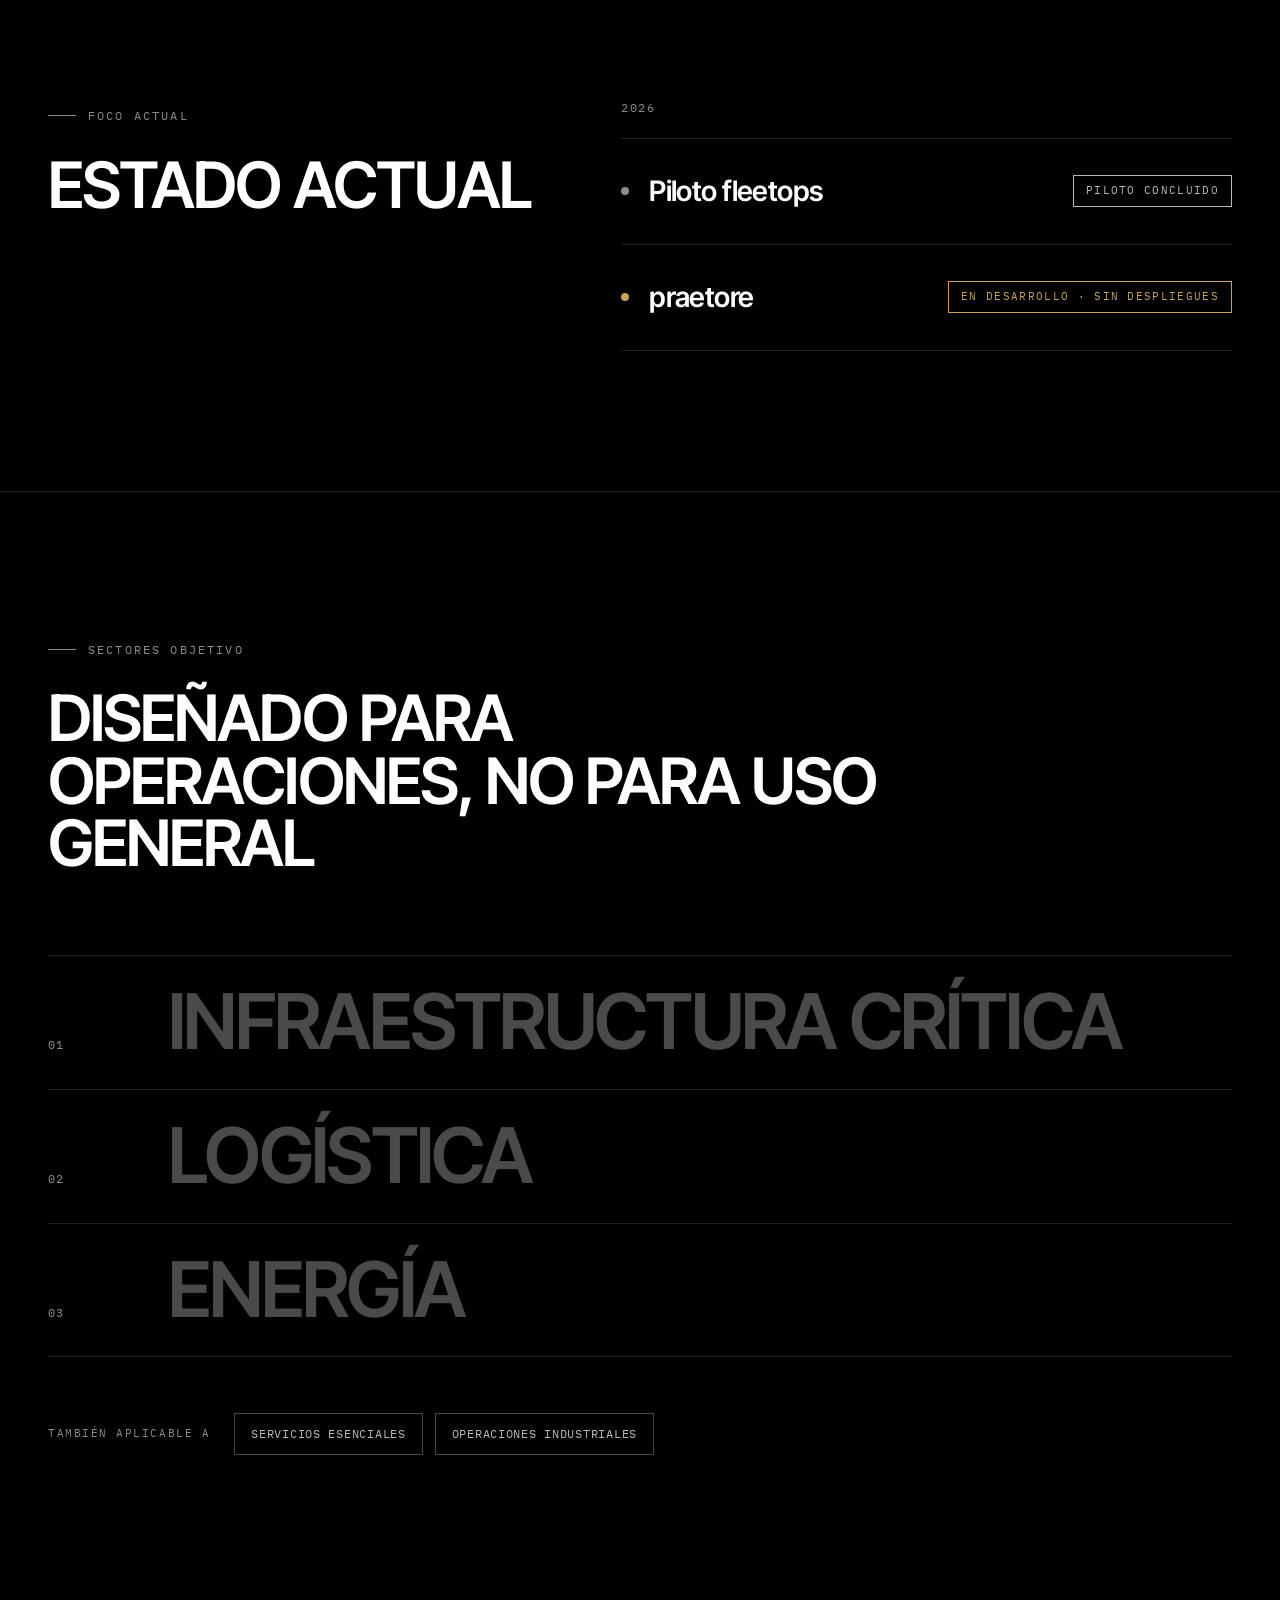
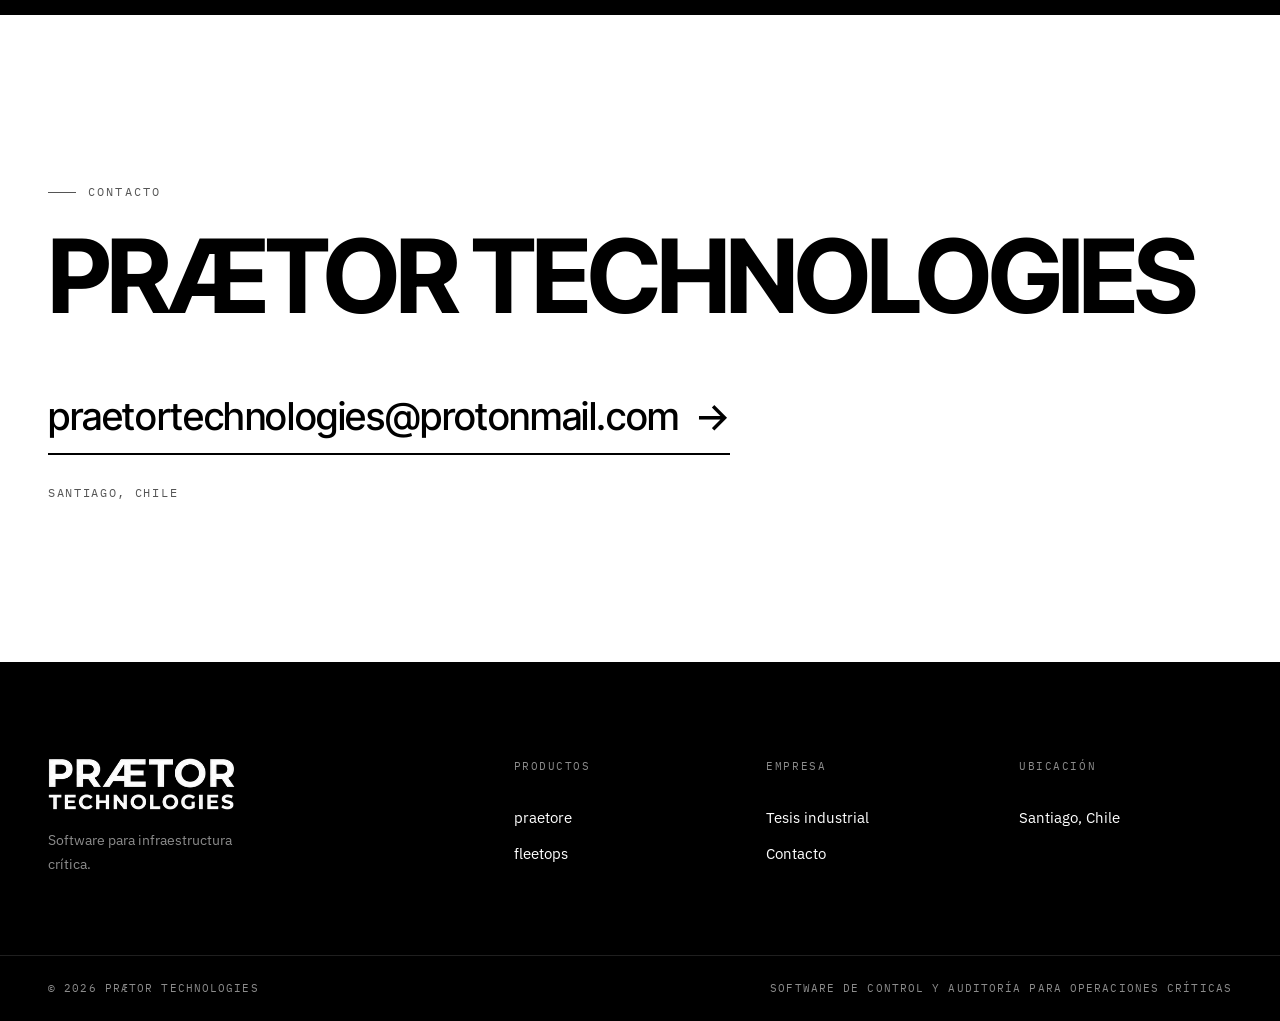
==== commit 47d83422: "Rediseño visual: negro puro, tipografía grande, hero a pantalla completa - Hero a pantalla completa " ====
--- a/index.html
+++ b/index.html
@@ -29,10 +29,9 @@
 <meta name="twitter:image" content="https://praetortechnologies.vercel.app/assets/og-image.png">
 </head>
 <body>
-
-<div class="grid-overlay" aria-hidden="true"></div>
-
-<header class="site-header">
+<script>document.documentElement.classList.add('js');</script>
+
+<header class="site-header header-overlay">
   <div class="wrap header-inner">
     <a href="#top" class="logo" aria-label="PRÆTOR TECHNOLOGIES — inicio">
       <picture><source type="image/webp" srcset="assets/logo-praetor-white-360.webp 1x, assets/logo-praetor-white-720.webp 2x"><img class="logo-img" src="assets/logo-praetor-white.png" alt="PRÆTOR TECHNOLOGIES" width="130" height="36"></picture>
@@ -45,7 +44,7 @@
       <a href="tesis.html">Tesis</a>
       <a href="#contacto">Contacto</a>
     </nav>
-    <a href="#contacto" class="btn btn-ghost btn-small nav-cta">Contactar</a>
+    <a href="#contacto" class="btn btn-outline btn-small nav-cta">Contactar</a>
     <button class="menu-toggle" aria-label="Abrir menú" aria-expanded="false">
       <span></span><span></span><span></span>
     </button>
@@ -57,63 +56,28 @@
   <!-- ============ HERO ============ -->
   <section class="hero">
     <div class="hero-media" aria-hidden="true">
-      <video class="hero-video" autoplay muted loop playsinline preload="metadata" poster="assets/hero-poster.jpg">
+      <video class="hero-video" autoplay muted loop playsinline preload="none" poster="assets/hero-poster.jpg">
         <source src="assets/hero.webm" type="video/webm">
         <source src="assets/hero.mp4" type="video/mp4">
       </video>
       <div class="hero-overlay"></div>
     </div>
 
-    <!-- signature background: topographic contours + node network, ~4-8% opacity -->
-    <div class="hero-bg" aria-hidden="true">
-      <svg viewBox="0 0 1440 900" preserveAspectRatio="xMidYMid slice" xmlns="http://www.w3.org/2000/svg">
-        <g class="hero-contours" fill="none" stroke="rgba(150,172,192,0.07)" stroke-width="1">
-          <path d="M-50,90 C150,60 350,120 550,85 C750,50 950,110 1150,75 C1300,55 1400,90 1490,75"/>
-          <path d="M-50,180 C160,150 340,205 560,170 C760,135 960,195 1160,160 C1310,140 1400,175 1490,160"/>
-          <path d="M-50,270 C170,235 360,290 570,255 C770,220 970,280 1170,245 C1320,225 1410,260 1490,245"/>
-          <path d="M-50,360 C180,325 350,380 580,345 C780,310 980,370 1180,335 C1330,315 1420,350 1490,335"/>
-          <path d="M-50,450 C190,415 360,470 590,435 C790,400 990,460 1190,425 C1330,405 1420,440 1490,425"/>
-          <path d="M-50,540 C200,505 370,560 600,525 C800,490 1000,550 1200,515 C1340,495 1420,530 1490,515"/>
-          <path d="M-50,630 C210,595 380,650 610,615 C810,580 1010,640 1210,605 C1350,585 1420,620 1490,605"/>
-          <path d="M-50,720 C220,685 390,740 620,705 C820,670 1020,730 1220,695 C1360,675 1420,710 1490,695"/>
-        </g>
-        <g class="hero-nodes" stroke="rgba(150,172,192,0.10)" stroke-width="1">
-          <line x1="980" y1="140" x2="1120" y2="220"/>
-          <line x1="1120" y1="220" x2="1250" y2="160"/>
-          <line x1="1120" y1="220" x2="1080" y2="320"/>
-          <line x1="1080" y1="320" x2="1300" y2="300"/>
-          <line x1="1080" y1="320" x2="960" y2="380"/>
-          <line x1="1300" y1="300" x2="1380" y2="380"/>
-          <line x1="960" y1="380" x2="1180" y2="420"/>
-          <line x1="1180" y1="420" x2="1050" y2="480"/>
-          <line x1="1180" y1="420" x2="1350" y2="480"/>
-          <line x1="1050" y1="480" x2="1230" y2="520"/>
-          <line x1="1230" y1="520" x2="1350" y2="480"/>
-        </g>
-        <g class="hero-node-dots" fill="rgba(150,172,192,0.16)">
-          <circle cx="980" cy="140" r="2.5"/>
-          <circle cx="1120" cy="220" r="2.5"/>
-          <circle cx="1250" cy="160" r="2.5"/>
-          <circle cx="1080" cy="320" r="2.5"/>
-          <circle cx="1300" cy="300" r="2.5"/>
-          <circle cx="960" cy="380" r="2.5"/>
-          <circle cx="1380" cy="380" r="2.5"/>
-          <circle cx="1180" cy="420" r="2.5"/>
-          <circle cx="1050" cy="480" r="2.5"/>
-          <circle cx="1350" cy="480" r="2.5"/>
-          <circle cx="1230" cy="520" r="2.5"/>
-        </g>
-      </svg>
-    </div>
-
     <div class="wrap hero-inner">
       <p class="eyebrow"><span class="eyebrow-dot"></span>VISIÓN · SOFTWARE PARA INFRAESTRUCTURA CRÍTICA</p>
-      <h1 class="hero-title">Software de control y auditoría<br>para operaciones críticas</h1>
-      <p class="hero-sub">Construimos software de control, gobernanza y auditoría para operaciones críticas. praetore: en desarrollo, sin despliegues en producción.</p>
-      <div class="hero-actions">
-        <a href="#productos" class="btn btn-primary">Ver productos</a>
-        <a href="#contacto" class="btn btn-outline">Contactar</a>
-      </div>
+      <h1 class="hero-title">Software de control y auditoría <br>para operaciones críticas</h1>
+      <div class="hero-foot">
+        <p class="hero-sub">Construimos software de control, gobernanza y auditoría para operaciones críticas. praetore: en desarrollo, sin despliegues en producción.</p>
+        <div class="hero-actions">
+          <a href="#productos" class="btn btn-primary">Ver productos</a>
+          <a href="#contacto" class="btn btn-outline">Contactar</a>
+        </div>
+      </div>
+    </div>
+
+    <div class="wrap hero-meta" aria-hidden="true">
+      <span>Santiago, Chile</span>
+      <span class="hero-scroll">Scroll <i></i></span>
     </div>
   </section>
 
@@ -121,7 +85,7 @@
   <section class="philosophy">
     <div class="wrap">
       <p class="philosophy-text reveal">
-        En entornos críticos, la información no solo debe estar disponible.<br>
+        En entornos críticos, la información no solo debe estar disponible.
         Debe ser <span class="hl">confiable</span>, <span class="hl">verificable</span> y <span class="hl">gobernable</span>.
       </p>
     </div>
@@ -135,23 +99,23 @@
         <h2>Lo que estamos construyendo</h2>
       </div>
 
-      <div class="capability-grid">
-        <div class="capability-block reveal">
+      <div class="capability-list">
+        <div class="capability-row reveal">
           <span class="capability-index">01</span>
           <h3 class="capability-name">Observabilidad</h3>
           <p class="capability-desc">Visibilidad continua sobre eventos, activos y operaciones en terreno.</p>
         </div>
-        <div class="capability-block reveal">
+        <div class="capability-row reveal">
           <span class="capability-index">02</span>
           <h3 class="capability-name">Gobernanza de IA</h3>
           <p class="capability-desc">Políticas e identidad para agentes autónomos que operan sobre datos críticos.</p>
         </div>
-        <div class="capability-block reveal">
+        <div class="capability-row reveal">
           <span class="capability-index">03</span>
           <h3 class="capability-name">Control operacional</h3>
           <p class="capability-desc">Control de acceso y ejecución sobre sistemas e infraestructura sensible.</p>
         </div>
-        <div class="capability-block reveal">
+        <div class="capability-row reveal">
           <span class="capability-index">04</span>
           <h3 class="capability-name">Auditabilidad</h3>
           <p class="capability-desc">Registro verificable de cada consulta, evento y decisión del sistema.</p>
@@ -168,18 +132,21 @@
         <h2>Dos productos, una misma infraestructura</h2>
         <p class="section-lede">Captura de datos en terreno, control de acceso a modelos de IA, y el framework de gobernanza que conecta ambos.</p>
       </div>
-
-      <div class="product-list">
-
-        <article class="product-row bracket-frame reveal">
+    </div>
+
+    <article class="product reveal">
+      <div class="wrap">
+        <div class="product-head">
+          <span class="product-index">01</span>
+          <span class="product-status status-dev">EN DESARROLLO</span>
+        </div>
+        <h3 class="product-name">praetore</h3>
+        <div class="product-body">
           <div class="product-text">
-            <div class="product-head">
-              <span class="product-status status-dev">EN DESARROLLO</span>
-              <span class="product-index">01</span>
-            </div>
-            <h3 class="product-name">praetore</h3>
             <p class="product-kicker">Núcleo de autorización y gobernanza para agentes de IA</p>
             <p class="product-desc">Biblioteca en Rust que evalúa solicitudes de autorización firmadas contra políticas declarativas y autoridad delegada, con denegación por defecto y evidencia verificable de cada decisión. Está diseñado para ser la capa que gobierne el resto de la infraestructura PRÆTOR. En desarrollo activo, sin despliegues en producción ni certificación independiente.</p>
+          </div>
+          <div class="product-side">
             <p class="product-kicker">Capacidades objetivo</p>
             <ul class="product-features">
               <li>Identidad y autoridad delegada</li>
@@ -188,44 +155,47 @@
               <li>Protección contra repetición de solicitudes</li>
             </ul>
           </div>
-          <div class="product-visual">
-            <div class="flow-diagram flow-diagram-4">
-              <div class="flow-node">Políticas</div>
-              <div class="flow-connector"></div>
-              <div class="flow-node">Identidad</div>
-              <div class="flow-connector"></div>
-              <div class="flow-node">Agentes de IA</div>
-              <div class="flow-connector"></div>
-              <div class="flow-node flow-node-core">Evidencia</div>
-            </div>
-          </div>
-        </article>
-
-        <article class="product-row bracket-frame reveal">
+        </div>
+        <div class="flow-diagram" aria-label="Flujo: Políticas, Identidad, Agentes de IA, Evidencia">
+          <div class="flow-node"><span>A</span>Políticas</div>
+          <div class="flow-connector" aria-hidden="true"></div>
+          <div class="flow-node"><span>B</span>Identidad</div>
+          <div class="flow-connector" aria-hidden="true"></div>
+          <div class="flow-node"><span>C</span>Agentes de IA</div>
+          <div class="flow-connector" aria-hidden="true"></div>
+          <div class="flow-node flow-node-core"><span>D</span>Evidencia</div>
+        </div>
+      </div>
+    </article>
+
+    <article class="product reveal">
+      <div class="wrap">
+        <div class="product-head">
+          <span class="product-index">02</span>
+          <span class="product-status status-neutral">PILOTO CONCLUIDO</span>
+        </div>
+        <h3 class="product-name">fleetops</h3>
+        <div class="product-body">
           <div class="product-text">
-            <div class="product-head">
-              <span class="product-status status-neutral">PILOTO CONCLUIDO</span>
-              <span class="product-index">02</span>
-            </div>
-            <h3 class="product-name">fleetops</h3>
             <p class="product-kicker">SaaS de registro operacional para transporte y logística</p>
             <p class="product-desc">Aplicación web para registrar la operación de cada viaje desde terreno y ordenar la información de conductores y rutas por organización.</p>
+            <a href="https://praetor-fleetops.vercel.app" target="_blank" rel="noopener" class="btn btn-outline">Ir a fleetops →</a>
+          </div>
+          <div class="product-side">
             <ul class="product-features">
               <li>Registro de viajes y reportes de operación</li>
               <li>Onboarding de conductores por RUT</li>
               <li>Reporte del conductor mediante código QR</li>
             </ul>
-            <a href="https://praetor-fleetops.vercel.app" target="_blank" rel="noopener" class="btn btn-outline">Ir a fleetops →</a>
-          </div>
-        </article>
-
-      </div>
-    </div>
+          </div>
+        </div>
+      </div>
+    </article>
   </section>
 
   <!-- ============ FOCO ACTUAL ============ -->
   <section class="focus" id="foco">
-    <div class="wrap">
+    <div class="wrap focus-inner">
       <div class="section-head">
         <p class="eyebrow eyebrow-static">FOCO ACTUAL</p>
         <h2>Estado actual</h2>
@@ -235,12 +205,12 @@
         <p class="timeline-year">2026</p>
         <ul class="timeline-list">
           <li class="timeline-item reveal">
-            <span class="timeline-marker marker-planned" aria-hidden="true">●</span>
+            <span class="timeline-marker marker-planned" aria-hidden="true"></span>
             <span class="timeline-label">Piloto fleetops</span>
             <span class="timeline-status status-neutral">PILOTO CONCLUIDO</span>
           </li>
           <li class="timeline-item reveal">
-            <span class="timeline-marker marker-active" aria-hidden="true">●</span>
+            <span class="timeline-marker marker-active" aria-hidden="true"></span>
             <span class="timeline-label">praetore</span>
             <span class="timeline-status status-dev">EN DESARROLLO · SIN DESPLIEGUES</span>
           </li>
@@ -257,35 +227,29 @@
         <h2>Diseñado para operaciones, no para uso general</h2>
       </div>
 
-      <div class="sector-grid">
-        <div class="sector-primary reveal">
-          <span class="sector-name">Infraestructura crítica</span>
-        </div>
-        <div class="sector-primary reveal">
-          <span class="sector-name">Logística</span>
-        </div>
-        <div class="sector-primary reveal">
-          <span class="sector-name">Energía</span>
-        </div>
-      </div>
-
-      <p class="sector-secondary-label">También aplicable a</p>
-      <div class="sector-secondary-list">
-        <span>Servicios esenciales</span>
-        <span>Operaciones industriales</span>
+      <ul class="sector-list">
+        <li class="sector-row reveal"><span class="sector-index">01</span><span class="sector-name">Infraestructura crítica</span></li>
+        <li class="sector-row reveal"><span class="sector-index">02</span><span class="sector-name">Logística</span></li>
+        <li class="sector-row reveal"><span class="sector-index">03</span><span class="sector-name">Energía</span></li>
+      </ul>
+
+      <div class="sector-secondary">
+        <p class="sector-secondary-label">También aplicable a</p>
+        <div class="sector-secondary-list">
+          <span>Servicios esenciales</span>
+          <span>Operaciones industriales</span>
+        </div>
       </div>
     </div>
   </section>
 
   <!-- ============ CONTACT ============ -->
   <section class="contact" id="contacto">
-    <div class="wrap contact-inner">
-      <div class="contact-block bracket-frame reveal">
-        <p class="eyebrow eyebrow-static">CONTACTO</p>
-        <h2 class="contact-title">PRÆTOR TECHNOLOGIES</h2>
-        <p class="contact-line">Santiago, Chile</p>
-        <a href="mailto:praetortechnologies@protonmail.com" class="contact-email">praetortechnologies@protonmail.com</a>
-      </div>
+    <div class="wrap">
+      <p class="eyebrow eyebrow-static">CONTACTO</p>
+      <h2 class="contact-title">PRÆTOR TECHNOLOGIES</h2>
+      <a href="mailto:praetortechnologies@protonmail.com" class="contact-email">praetortechnologies@protonmail.com <span aria-hidden="true">→</span></a>
+      <p class="contact-line">Santiago, Chile</p>
     </div>
   </section>
 
--- a/style.css
+++ b/style.css
@@ -1,30 +1,28 @@
 /* ==========================================================================
    PRÆTOR TECHNOLOGIES — design tokens
-   bg graphite / steel accent / mono utility type
+   pure black / white type / single status accents / large display type
    ========================================================================== */
 
 :root{
-  --bg:            #0B0D10;
-  --bg-panel:      #101318;
-  --bg-panel-2:    #14181D;
-  --line:          #23282E;
-  --line-bright:   #34404A;
-
-  --steel:         #5B7A99;
-  --steel-bright:  #7E9AB6;
-  --steel-dim:     #44607B;
-  --amber:         #B08A4E;
-  --green:         #6FA286;
-
-  --text:          #C7CDD3;
-  --text-dim:      #767F88;
-  --text-bright:   #F5F6F7;
+  --bg:            #000000;
+  --bg-panel:      #0A0A0A;
+  --line:          rgba(255,255,255,0.12);
+  --line-bright:   rgba(255,255,255,0.28);
+
+  --amber:         #C9A15B;
+  --green:         #7BB394;
+
+  --text:          #B8B8B8;
+  --text-dim:      #8C8C8C;
+  --text-bright:   #FFFFFF;
 
   --font-display:  'Inter Tight', 'IBM Plex Sans Condensed', sans-serif;
-  --font-mono:      'IBM Plex Mono', monospace;
-  --font-body:      'IBM Plex Sans', sans-serif;
-
-  --wrap: 1180px;
+  --font-mono:     'IBM Plex Mono', monospace;
+  --font-body:     'IBM Plex Sans', sans-serif;
+
+  --wrap: 1360px;
+  --gutter: 48px;
+  --header-h: 80px;
 }
 
 *, *::before, *::after{ box-sizing: border-box; }
@@ -48,44 +46,37 @@
 
 a{ color: inherit; text-decoration: none; }
 ul{ list-style: none; margin: 0; padding: 0; }
-h1,h2,h3{ font-family: var(--font-display); color: var(--text-bright); margin: 0; }
+h1,h2,h3{
+  font-family: var(--font-display);
+  color: var(--text-bright);
+  margin: 0;
+  text-transform: uppercase;
+  letter-spacing: -0.015em;
+}
 p{ margin: 0; }
 
 .wrap{
   max-width: var(--wrap);
   margin: 0 auto;
-  padding: 0 32px;
-}
-
-::selection{ background: var(--steel); color: #05070A; }
+  padding: 0 var(--gutter);
+}
+
+::selection{ background: var(--text-bright); color: var(--bg); }
 
 :focus-visible{
-  outline: 2px solid var(--steel-bright);
+  outline: 2px solid var(--text-bright);
   outline-offset: 3px;
 }
 
-/* faint fixed grid overlay */
-.grid-overlay{
-  position: fixed;
-  inset: 0;
-  pointer-events: none;
-  z-index: 0;
-  background-image:
-    linear-gradient(to right, rgba(255,255,255,0.018) 1px, transparent 1px),
-    linear-gradient(to bottom, rgba(255,255,255,0.018) 1px, transparent 1px);
-  background-size: 64px 64px;
-  mask-image: radial-gradient(ellipse 80% 60% at 50% 0%, black 40%, transparent 90%);
-}
-
-/* scroll reveal base state (JS toggles .in-view) */
-.reveal{
+/* scroll reveal: content stays visible unless JS is running */
+.js .reveal{
   opacity: 0;
-  transform: translateY(16px);
-  transition: opacity 0.7s ease, transform 0.7s ease;
-}
-.reveal.in-view{
+  transform: translateY(24px);
+  transition: opacity 0.9s cubic-bezier(.2,.7,.2,1), transform 0.9s cubic-bezier(.2,.7,.2,1);
+}
+.js .reveal.in-view{
   opacity: 1;
-  transform: translateY(0);
+  transform: none;
 }
 
 /* ==========================================================================
@@ -96,73 +87,67 @@
   position: sticky;
   top: 0;
   z-index: 100;
-  background: rgba(10,12,14,0.86);
-  backdrop-filter: blur(10px);
+  background: rgba(0,0,0,0.88);
+  backdrop-filter: blur(12px);
   border-bottom: 1px solid var(--line);
+  transition: background 0.3s ease, border-color 0.3s ease;
+}
+
+/* homepage: header floats over the hero until the page scrolls */
+.header-overlay{
+  position: fixed;
+  left: 0;
+  right: 0;
+  background: transparent;
+  backdrop-filter: none;
+  border-bottom-color: transparent;
+}
+.header-overlay.scrolled,
+.header-overlay.menu-open{
+  background: rgba(0,0,0,0.88);
+  backdrop-filter: blur(12px);
+  border-bottom-color: var(--line);
 }
 
 .header-inner{
   display: flex;
   align-items: center;
   justify-content: space-between;
-  height: 76px;
-}
-
-.logo{
-  display: flex;
-  align-items: center;
-  gap: 10px;
-  font-family: var(--font-mono);
-  letter-spacing: 0.08em;
-}
-
-.logo-mark{
-  display: inline-flex;
-  align-items: center;
-  justify-content: center;
-  width: 30px;
-  height: 30px;
-  border: 1px solid var(--line-bright);
-  color: var(--steel-bright);
-  font-size: 15px;
-  font-weight: 600;
-}
-
-.logo-text{
-  color: var(--text-bright);
-  font-size: 15px;
-  font-weight: 600;
-}
+  height: var(--header-h);
+}
+
+.logo{ display: flex; align-items: center; }
+.logo-img{ display: block; height: 34px; width: auto; }
 
 .main-nav{
   display: flex;
-  gap: 40px;
+  gap: 36px;
+  margin-left: auto;
 }
 
 .main-nav a{
   font-family: var(--font-mono);
-  font-size: 12.5px;
-  letter-spacing: 0.06em;
-  color: var(--text-dim);
+  font-size: 12px;
+  letter-spacing: 0.1em;
+  color: var(--text);
   text-transform: uppercase;
   transition: color 0.15s ease;
 }
-
 .main-nav a:hover{ color: var(--text-bright); }
 
-.nav-cta{ margin-left: 24px; }
+.nav-cta{ margin-left: 40px; }
 
 .menu-toggle{
   display: none;
   flex-direction: column;
-  gap: 5px;
+  gap: 6px;
   background: none;
   border: none;
   cursor: pointer;
   padding: 8px;
 }
 .menu-toggle span{
-  width: 22px;
+  width: 24px;
   height: 1.5px;
   background: var(--text-bright);
 }
@@ -175,34 +160,32 @@
   display: inline-flex;
   align-items: center;
   justify-content: center;
-  padding: 13px 26px;
-  font-family: var(--font-mono);
-  font-size: 12.5px;
-  letter-spacing: 0.07em;
+  padding: 16px 30px;
+  font-family: var(--font-mono);
+  font-size: 12px;
+  font-weight: 500;
+  letter-spacing: 0.12em;
   text-transform: uppercase;
   border: 1px solid transparent;
-  transition: all 0.18s ease;
+  transition: background 0.2s ease, color 0.2s ease, border-color 0.2s ease;
   cursor: pointer;
   white-space: nowrap;
 }
 
 .btn-primary{
-  background: var(--steel);
-  color: #06090C;
-  border-color: var(--steel);
-}
-.btn-primary:hover{ background: var(--steel-bright); border-color: var(--steel-bright); }
+  background: var(--text-bright);
+  color: var(--bg);
+  border-color: var(--text-bright);
+}
+.btn-primary:hover{ background: transparent; color: var(--text-bright); }
 
 .btn-outline{
   border-color: var(--line-bright);
   color: var(--text-bright);
 }
-.btn-outline:hover{ border-color: var(--steel-bright); color: var(--steel-bright); }
-
-.btn-ghost{ color: var(--text-bright); border: 1px solid var(--line-bright); }
-.btn-ghost:hover{ border-color: var(--steel-bright); color: var(--steel-bright); }
-
-.btn-small{ padding: 9px 18px; }
+.btn-outline:hover{ background: var(--text-bright); border-color: var(--text-bright); color: var(--bg); }
+
+.btn-small{ padding: 10px 20px; }
 
 /* ==========================================================================
    Eyebrow / labels
@@ -211,13 +194,13 @@
 .eyebrow{
   display: inline-flex;
   align-items: center;
-  gap: 10px;
-  font-family: var(--font-mono);
-  font-size: 12px;
-  letter-spacing: 0.16em;
-  color: var(--steel-bright);
-  text-transform: uppercase;
-  margin: 0 0 24px;
+  gap: 12px;
+  font-family: var(--font-mono);
+  font-size: 12px;
+  letter-spacing: 0.18em;
+  color: var(--text);
+  text-transform: uppercase;
+  margin: 0 0 28px;
 }
 
 .eyebrow-dot{
@@ -225,139 +208,151 @@
   height: 6px;
   background: var(--green);
   border-radius: 50%;
-  box-shadow: 0 0 0 3px rgba(111,162,134,0.15);
   animation: pulse-dot 2.4s ease-in-out infinite;
 }
 
 @keyframes pulse-dot{
-  0%, 100%{ box-shadow: 0 0 0 3px rgba(111,162,134,0.15); }
-  50%{ box-shadow: 0 0 0 6px rgba(111,162,134,0.08); }
+  0%, 100%{ box-shadow: 0 0 0 3px rgba(123,179,148,0.18); }
+  50%{ box-shadow: 0 0 0 7px rgba(123,179,148,0.05); }
 }
 
 .eyebrow-static{ color: var(--text-dim); }
 .eyebrow-static::before{
   content: '';
-  width: 22px;
+  width: 28px;
   height: 1px;
-  background: var(--line-bright);
+  background: var(--text-dim);
   display: inline-block;
 }
 
 /* ==========================================================================
-   Hero
+   Hero — full-bleed, headline anchored bottom-left
    ========================================================================== */
 
 .hero{
   position: relative;
-  padding: 160px 0 0;
-  z-index: 1;
+  min-height: 100vh;
+  min-height: 100svh;
+  display: flex;
+  flex-direction: column;
+  justify-content: flex-end;
+  padding: calc(var(--header-h) + 60px) 0 0;
   overflow: hidden;
-}
-
-.hero-bg{
+  isolation: isolate;
+}
+
+.hero-media{
   position: absolute;
   inset: 0;
   z-index: -1;
-  mask-image: radial-gradient(ellipse 70% 65% at 68% 30%, black 0%, transparent 75%);
-  -webkit-mask-image: radial-gradient(ellipse 70% 65% at 68% 30%, black 0%, transparent 75%);
-}
-.hero-bg svg{ width: 100%; height: 100%; display: block; }
-
-.hero-inner{
-  max-width: 760px;
-  text-align: left;
+  background: var(--bg) url("assets/hero-poster.jpg") center / cover no-repeat;
+}
+.hero-video{
+  position: absolute;
+  inset: 0;
+  width: 100%;
+  height: 100%;
+  object-fit: cover;
+}
+.hero-overlay{
+  position: absolute;
+  inset: 0;
+  background:
+    linear-gradient(180deg, rgba(0,0,0,0.55) 0%, rgba(0,0,0,0) 25%),
+    linear-gradient(0deg, rgba(0,0,0,0.92) 0%, rgba(0,0,0,0.35) 55%, rgba(0,0,0,0.15) 100%);
+}
+
+.hero > .wrap{ width: 100%; }
+
+.hero-title{
+  font-size: clamp(2.6rem, 7.4vw, 7.5rem);
+  line-height: 0.94;
+  font-weight: 600;
+  letter-spacing: -0.03em;
+  margin-bottom: 48px;
+  max-width: 14ch;
+}
+.hero-title br{ display: none; }
+
+.hero-foot{
+  display: flex;
+  align-items: flex-end;
+  justify-content: space-between;
+  gap: 48px;
+  flex-wrap: wrap;
+  padding-bottom: 56px;
+}
+
+.hero-sub{
+  font-size: 1.08rem;
+  line-height: 1.6;
+  color: var(--text);
+  max-width: 520px;
+}
+
+.hero-actions{
+  display: flex;
+  gap: 12px;
+  flex-wrap: wrap;
+}
+
+.hero-meta{
+  display: flex;
+  justify-content: space-between;
+  align-items: center;
   position: relative;
-}
-
-.hero-title{
-  font-size: clamp(2.4rem, 5.2vw, 4rem);
-  line-height: 1.08;
-  font-weight: 600;
-  letter-spacing: -0.01em;
-  margin-bottom: 28px;
-}
-
-.hero-sub{
-  font-size: 1.1rem;
-  line-height: 1.65;
-  color: var(--text);
-  max-width: 580px;
-  margin-bottom: 44px;
-}
-
-.hero-actions{
-  display: flex;
-  gap: 16px;
-  margin-bottom: 100px;
-  flex-wrap: wrap;
-}
-
-/* telemetry strip — signature element, slow marquee */
-.telemetry-strip{
+  padding-top: 20px;
+  padding-bottom: 20px;
+  font-family: var(--font-mono);
+  font-size: 11px;
+  letter-spacing: 0.16em;
+  text-transform: uppercase;
+  color: var(--text-dim);
+}
+
+.hero-meta::before{
+  content: '';
+  position: absolute;
+  top: 0;
+  left: var(--gutter);
+  right: var(--gutter);
   border-top: 1px solid var(--line);
-  border-bottom: 1px solid var(--line);
-  background: var(--bg-panel);
-  overflow: hidden;
-}
-
-.telemetry-track{
-  display: flex;
-  width: max-content;
-  animation: telemetry-scroll 38s linear infinite;
-}
-
-.telemetry-strip:hover .telemetry-track{ animation-play-state: paused; }
-
-@keyframes telemetry-scroll{
-  from{ transform: translateX(0); }
-  to{ transform: translateX(-50%); }
+}
+
+.hero-scroll{ display: inline-flex; align-items: center; gap: 12px; }
+.hero-scroll i{
+  width: 1px;
+  height: 22px;
+  background: linear-gradient(var(--text-bright), transparent);
+  animation: scroll-cue 2.2s ease-in-out infinite;
+  transform-origin: top;
+}
+@keyframes scroll-cue{
+  0%{ transform: scaleY(0); opacity: 1; }
+  70%{ transform: scaleY(1); opacity: 1; }
+  100%{ transform: scaleY(1); opacity: 0; }
 }
 
 @media (prefers-reduced-motion: reduce){
-  .telemetry-track{ animation: none; }
-}
-
-.telemetry-inner{
-  display: flex;
-  align-items: center;
-  gap: 18px;
-  padding: 14px 32px;
-  font-family: var(--font-mono);
-  font-size: 11.5px;
-  letter-spacing: 0.04em;
-  color: var(--text-dim);
-  white-space: nowrap;
-  flex-shrink: 0;
-}
-
-.telemetry-item em{
-  font-style: normal;
-  color: var(--text-dim);
-  opacity: 0.7;
-  margin-right: 8px;
-}
-.telemetry-item{ color: var(--steel-bright); }
-
-.telemetry-sep{ color: var(--line-bright); }
-
-/* ==========================================================================
-   Philosophy
+  .hero-video{ display: none; }
+}
+
+/* ==========================================================================
+   Philosophy — one large statement
    ========================================================================== */
 
 .philosophy{
-  padding: 120px 0;
-  border-bottom: 1px solid var(--line);
-  position: relative;
-  z-index: 1;
+  padding: 200px 0;
 }
 
 .philosophy-text{
   font-family: var(--font-display);
-  font-size: clamp(1.5rem, 3vw, 2.3rem);
-  line-height: 1.5;
-  color: var(--text-dim);
+  font-size: clamp(1.9rem, 4.4vw, 4.2rem);
+  line-height: 1.12;
+  letter-spacing: -0.025em;
+  color: #5E5E5E;
   font-weight: 500;
-  max-width: 880px;
+  max-width: 22ch;
 }
 
 .philosophy-text .hl{ color: var(--text-bright); }
@@ -367,656 +362,448 @@
    ========================================================================== */
 
 .section-head{
-  max-width: 640px;
-  margin-bottom: 64px;
+  max-width: 900px;
+  margin-bottom: 80px;
 }
 
 .section-head h2{
-  font-size: clamp(1.7rem, 3vw, 2.3rem);
+  font-size: clamp(2.2rem, 5vw, 4.6rem);
   font-weight: 600;
-  line-height: 1.25;
-  margin-bottom: 18px;
+  line-height: 0.98;
+  letter-spacing: -0.03em;
 }
 
 .section-lede{
-  color: var(--text-dim);
+  color: var(--text);
+  font-size: 1.1rem;
+  line-height: 1.6;
+  max-width: 600px;
+  margin-top: 28px;
+}
+
+/* ==========================================================================
+   Capabilities — numbered full-width rows
+   ========================================================================== */
+
+.capabilities{
+  padding: 140px 0 160px;
+  border-top: 1px solid var(--line);
+}
+
+.capability-list{ border-top: 1px solid var(--line); }
+
+.capability-row{
+  display: grid;
+  grid-template-columns: 120px 1fr 1fr;
+  gap: 32px;
+  align-items: baseline;
+  padding: 44px 0;
+  border-bottom: 1px solid var(--line);
+  transition: padding-left 0.35s ease;
+}
+.capability-row:hover{ padding-left: 16px; }
+
+.capability-index{
+  font-family: var(--font-mono);
+  font-size: 12px;
+  letter-spacing: 0.1em;
+  color: var(--text-dim);
+}
+
+.capability-name{
+  font-size: clamp(1.5rem, 2.8vw, 2.6rem);
+  font-weight: 600;
+  line-height: 1.05;
+}
+
+.capability-desc{
   font-size: 1.02rem;
   line-height: 1.6;
-}
-
-/* ==========================================================================
-   Capabilities
-   ========================================================================== */
-
-.capabilities{
-  padding: 110px 0;
-  border-bottom: 1px solid var(--line);
-  position: relative;
-  z-index: 1;
-}
-
-.capability-grid{
+  color: var(--text);
+  max-width: 440px;
+}
+
+/* ==========================================================================
+   Products — each product is a full-width panel with an oversized name
+   ========================================================================== */
+
+.products{
+  padding: 140px 0 0;
+  border-top: 1px solid var(--line);
+}
+
+.product{
+  border-top: 1px solid var(--line);
+  padding: 72px 0 96px;
+}
+.product + .product{ background: var(--bg-panel); }
+
+.product-head{
+  display: flex;
+  align-items: center;
+  justify-content: space-between;
+  margin-bottom: 24px;
+}
+
+.product-index{
+  font-family: var(--font-mono);
+  font-size: 12px;
+  letter-spacing: 0.1em;
+  color: var(--text-dim);
+}
+
+.product-status{
+  font-family: var(--font-mono);
+  font-size: 11px;
+  letter-spacing: 0.14em;
+  text-transform: uppercase;
+  padding: 6px 12px;
+  border: 1px solid;
+}
+
+.status-neutral{ color: var(--text); border-color: var(--line-bright); }
+.status-dev{ color: var(--amber); border-color: rgba(201,161,91,0.45); }
+
+.product-name{
+  font-size: clamp(3.6rem, 13vw, 12rem);
+  font-weight: 700;
+  line-height: 0.85;
+  letter-spacing: -0.045em;
+  margin-bottom: 64px;
+}
+
+.product-body{
   display: grid;
-  grid-template-columns: repeat(4, 1fr);
-  gap: 1px;
-  background: var(--line);
-  border: 1px solid var(--line);
-}
-
-.capability-block{
-  background: var(--bg-panel);
-  padding: 34px 26px 38px;
-  transition: background 0.25s ease, box-shadow 0.25s ease;
-}
-
-.capability-block:hover{
-  background: var(--bg-panel-2);
-  box-shadow: inset 0 1px 0 var(--steel-dim);
-}
-
-.capability-index{
-  display: block;
-  font-family: var(--font-mono);
-  font-size: 11.5px;
-  color: var(--text-dim);
-  margin-bottom: 22px;
-}
-
-.capability-name{
-  font-family: var(--font-mono);
-  font-size: 0.95rem;
-  font-weight: 600;
-  letter-spacing: 0.03em;
-  text-transform: uppercase;
-  color: var(--steel-bright);
-  margin-bottom: 14px;
-}
-
-.capability-desc{
-  font-size: 0.88rem;
-  line-height: 1.6;
-  color: var(--text-dim);
-}
-
-/* ==========================================================================
-   Products
-   ========================================================================== */
-
-.products{
-  padding: 130px 0;
-  border-bottom: 1px solid var(--line);
-  position: relative;
-  z-index: 1;
-}
-
-.product-list{
-  display: flex;
-  flex-direction: column;
-  gap: 1px;
-  background: var(--line);
-  border: 1px solid var(--line);
-}
-
-.product-row{
-  background: var(--bg-panel);
-  padding: 52px;
-  position: relative;
-  display: grid;
-  grid-template-columns: 1.1fr 0.9fr;
-  gap: 56px;
-  align-items: center;
-  transition: box-shadow 0.3s ease;
-}
-
-.product-row:hover{
-  box-shadow: inset 0 0 0 1px var(--steel-dim);
-}
-
-/* bracket-frame: subtle corner marks on key content blocks */
-.bracket-frame::before,
-.bracket-frame::after{
-  content: '';
-  position: absolute;
-  width: 12px;
-  height: 12px;
-  border-color: var(--line-bright);
-  border-style: solid;
-  opacity: 0.9;
-}
-.bracket-frame::before{
-  top: 14px; left: 14px;
-  border-width: 1px 0 0 1px;
-}
-.bracket-frame::after{
-  bottom: 14px; right: 14px;
-  border-width: 0 1px 1px 0;
-}
-
-.product-head{
-  display: flex;
-  align-items: center;
-  gap: 16px;
-  margin-bottom: 28px;
-}
-
-.product-status{
-  font-family: var(--font-mono);
-  font-size: 10.5px;
-  letter-spacing: 0.1em;
-  text-transform: uppercase;
-  padding: 5px 10px;
-  border: 1px solid;
-}
-
-.status-live{ color: var(--green); border-color: rgba(111,162,134,0.4); }
-.status-neutral{ color: var(--text-dim); border-color: var(--line-bright); }
-.status-dev{ color: var(--amber); border-color: rgba(176,138,78,0.4); }
-.status-fw{ color: var(--steel-bright); border-color: rgba(150,172,192,0.4); }
-
-.product-index{
-  font-family: var(--font-mono);
-  font-size: 12px;
-  color: var(--text-dim);
-}
-
-.product-name{
-  font-size: 1.4rem;
-  font-weight: 600;
-  margin-bottom: 6px;
+  grid-template-columns: 1.2fr 1fr;
+  gap: 96px;
 }
 
 .product-kicker{
   font-family: var(--font-mono);
-  font-size: 11.5px;
-  letter-spacing: 0.06em;
-  color: var(--steel-bright);
-  text-transform: uppercase;
-  margin-bottom: 22px;
+  font-size: 12px;
+  letter-spacing: 0.12em;
+  color: var(--text-bright);
+  text-transform: uppercase;
+  margin-bottom: 24px;
 }
 
 .product-desc{
   color: var(--text);
-  font-size: 0.96rem;
-  line-height: 1.65;
+  font-size: 1.08rem;
+  line-height: 1.7;
+  margin-bottom: 36px;
+  max-width: 620px;
+}
+
+.product-features{ border-top: 1px solid var(--line); }
+
+.product-features li{
+  font-size: 1rem;
+  color: var(--text-bright);
+  padding: 18px 0;
+  border-bottom: 1px solid var(--line);
+  display: flex;
+  gap: 16px;
+}
+.product-features li::before{
+  content: '—';
+  color: var(--text-dim);
+}
+
+/* ---- flow diagram: horizontal pipeline ---- */
+
+.flow-diagram{
+  display: flex;
+  align-items: center;
+  margin-top: 80px;
+}
+
+.flow-node{
+  flex: 1;
+  padding: 26px 24px;
+  border: 1px solid var(--line-bright);
+  font-family: var(--font-mono);
+  font-size: 12px;
+  letter-spacing: 0.1em;
+  color: var(--text-bright);
+  text-transform: uppercase;
+  transition: background 0.25s ease, color 0.25s ease;
+}
+.flow-node span{
+  display: block;
+  color: var(--text-dim);
   margin-bottom: 26px;
 }
-
-.product-features{
-  display: flex;
-  flex-direction: column;
-  gap: 11px;
+.flow-node:hover{ background: var(--text-bright); color: var(--bg); }
+.flow-node-core{ background: var(--text-bright); color: var(--bg); }
+.flow-node-core span{ color: #555; }
+
+.flow-connector{
+  flex: 0 0 40px;
+  height: 1px;
+  background: var(--line-bright);
+}
+
+/* ==========================================================================
+   Current focus / timeline
+   ========================================================================== */
+
+.focus{
+  padding: 140px 0;
   border-top: 1px solid var(--line);
-  padding-top: 22px;
-}
-
-.product-features li{
-  font-size: 0.88rem;
-  color: var(--text-dim);
-  padding-left: 16px;
-  position: relative;
-}
-
-.product-features li::before{
-  content: '';
-  position: absolute;
-  left: 0;
-  top: 8px;
-  width: 6px;
-  height: 1px;
-  background: var(--steel);
-}
-
-.product-visual{
-  display: flex;
-  align-items: center;
-  justify-content: center;
-}
-
-/* ---- mockup device ---- */
-
-.mockup-device{
-  width: 100%;
-  max-width: 320px;
-  background: var(--bg);
-  border: 1px solid var(--line-bright);
-  box-shadow: 0 0 0 1px rgba(0,0,0,0.4), 0 24px 60px -20px rgba(0,0,0,0.6);
-}
-
-.mockup-titlebar{
-  display: flex;
-  align-items: center;
-  gap: 10px;
-  padding: 14px 18px;
+}
+
+.focus-inner{
+  display: grid;
+  grid-template-columns: 1fr 1.2fr;
+  gap: 64px;
+}
+.focus-inner .section-head{ margin-bottom: 0; }
+
+.timeline-year{
+  font-family: var(--font-mono);
+  font-size: 12px;
+  letter-spacing: 0.14em;
+  color: var(--text-dim);
+  margin-bottom: 20px;
+}
+
+.timeline-list{ border-top: 1px solid var(--line); }
+
+.timeline-item{
+  display: flex;
+  align-items: center;
+  gap: 20px;
+  padding: 30px 0;
   border-bottom: 1px solid var(--line);
-  background: var(--bg-panel);
-}
-
-.mockup-dot{
+}
+
+.timeline-marker{
   width: 8px;
   height: 8px;
   border-radius: 50%;
-  background: var(--green);
-  box-shadow: 0 0 8px rgba(111,162,134,0.5);
-}
-
-.mockup-app-name{
-  font-family: var(--font-mono);
-  font-size: 11.5px;
-  letter-spacing: 0.06em;
-  color: var(--text-dim);
-  text-transform: uppercase;
-}
-
-.mockup-body{ padding: 22px 20px 24px; }
-
-.mockup-id-row{
-  display: flex;
-  align-items: center;
-  justify-content: space-between;
-  margin-bottom: 18px;
-}
-
-.mockup-id{
-  font-family: var(--font-mono);
-  font-size: 1.2rem;
-  font-weight: 600;
-  color: var(--text-bright);
-  letter-spacing: 0.04em;
-}
-
-.mockup-badge{
-  font-family: var(--font-mono);
-  font-size: 10.5px;
-  color: var(--amber);
-  letter-spacing: 0.04em;
-}
-
-.mockup-divider{
-  height: 1px;
-  background: var(--line);
-  margin-bottom: 18px;
-}
-
-.mockup-field{
-  display: flex;
-  align-items: center;
-  justify-content: space-between;
-  padding: 9px 0;
-}
-
-.mockup-label{
-  font-family: var(--font-mono);
-  font-size: 11px;
-  color: var(--text-dim);
-  text-transform: uppercase;
-  letter-spacing: 0.03em;
-}
-
-.mockup-value{
-  font-family: var(--font-mono);
-  font-size: 12.5px;
-  color: var(--text);
-}
-
-.mockup-value-status{ color: var(--amber); }
-
-.mockup-map{
-  margin-top: 18px;
-  height: 90px;
-  border: 1px solid var(--line);
-  background:
-    linear-gradient(rgba(150,172,192,0.06) 1px, transparent 1px) 0 0/16px 16px,
-    linear-gradient(90deg, rgba(150,172,192,0.06) 1px, transparent 1px) 0 0/16px 16px,
-    var(--bg-panel);
-  position: relative;
-  overflow: hidden;
-}
-
-.mockup-map-pulse{
-  position: absolute;
-  top: 50%;
-  left: 42%;
-  width: 8px;
-  height: 8px;
-  margin: -4px 0 0 -4px;
-  border-radius: 50%;
-  background: var(--steel-bright);
-}
-.mockup-map-pulse::before{
-  content: '';
-  position: absolute;
-  inset: -8px;
-  border-radius: 50%;
-  border: 1px solid var(--steel-bright);
-  animation: map-ping 2.2s ease-out infinite;
-}
-
-@keyframes map-ping{
-  0%{ transform: scale(0.4); opacity: 0.8; }
-  100%{ transform: scale(2.2); opacity: 0; }
-}
-
-/* ---- flow diagrams ---- */
-
-.flow-diagram{
-  display: flex;
-  flex-direction: column;
-  align-items: center;
-  width: 100%;
-  max-width: 300px;
-}
-
-.flow-node{
-  width: 100%;
-  padding: 16px 20px;
-  text-align: center;
-  border: 1px solid var(--line-bright);
-  background: var(--bg);
-  font-family: var(--font-mono);
-  font-size: 12.5px;
-  letter-spacing: 0.04em;
-  color: var(--text);
-  text-transform: uppercase;
-  transition: border-color 0.25s ease, box-shadow 0.25s ease;
-}
-
-.flow-node-core{
-  color: var(--steel-bright);
-  border-color: var(--steel-dim);
-}
-
-.flow-diagram:hover .flow-node{
-  border-color: var(--steel);
-  box-shadow: 0 0 16px -6px rgba(150,172,192,0.35);
-}
-
-.flow-connector{
-  width: 1px;
-  height: 30px;
-  background: linear-gradient(to bottom, var(--line-bright), var(--line-bright) 70%, transparent 70%, transparent 100%);
-  background-size: 1px 8px;
-  position: relative;
-}
-
-.flow-connector::after{
-  content: '';
-  position: absolute;
-  bottom: -1px;
-  left: 50%;
-  width: 6px;
-  height: 6px;
-  transform: translateX(-50%) rotate(45deg);
-  border-right: 1px solid var(--line-bright);
-  border-bottom: 1px solid var(--line-bright);
-}
-
-/* ==========================================================================
-   Current focus / timeline
-   ========================================================================== */
-
-.focus{
-  padding: 110px 0;
-  border-bottom: 1px solid var(--line);
-  position: relative;
-  z-index: 1;
-}
-
-.timeline{
-  max-width: 640px;
-}
-
-.timeline-year{
-  font-family: var(--font-mono);
-  font-size: 12px;
-  letter-spacing: 0.12em;
-  color: var(--text-dim);
-  margin-bottom: 22px;
-}
-
-.timeline-list{
-  border-left: 1px solid var(--line-bright);
-}
-
-.timeline-item{
-  display: flex;
-  align-items: center;
-  gap: 18px;
-  padding: 20px 0 20px 28px;
-  position: relative;
-}
-
-.timeline-marker{
-  position: absolute;
-  left: -9.5px;
-  width: 18px;
-  height: 18px;
-  display: flex;
-  align-items: center;
-  justify-content: center;
-  font-size: 11px;
-  background: var(--bg);
-  border-radius: 50%;
-}
-
-.marker-done{ color: var(--green); border: 1px solid var(--green); }
-.marker-active{ color: var(--amber); border: 1px solid var(--amber); animation: pulse-dot 2.2s ease-in-out infinite; }
-.marker-planned{ color: var(--text-dim); border: 1px solid var(--line-bright); }
+  flex-shrink: 0;
+}
+.marker-active{ background: var(--amber); animation: pulse-amber 2.2s ease-in-out infinite; }
+.marker-planned{ background: var(--text-dim); }
+
+@keyframes pulse-amber{
+  0%, 100%{ box-shadow: 0 0 0 3px rgba(201,161,91,0.2); }
+  50%{ box-shadow: 0 0 0 7px rgba(201,161,91,0.05); }
+}
 
 .timeline-label{
   font-family: var(--font-display);
-  font-size: 1.1rem;
+  font-size: clamp(1.3rem, 2.2vw, 2rem);
   font-weight: 600;
+  letter-spacing: -0.02em;
   color: var(--text-bright);
   flex: 1;
 }
 
 .timeline-status{
   font-family: var(--font-mono);
-  font-size: 10.5px;
-  letter-spacing: 0.08em;
-  text-transform: uppercase;
-  padding: 5px 10px;
+  font-size: 11px;
+  letter-spacing: 0.12em;
+  text-transform: uppercase;
+  padding: 6px 12px;
   border: 1px solid;
 }
 
 /* ==========================================================================
-   Sectors
+   Sectors — oversized list rows
    ========================================================================== */
 
 .sectors{
-  padding: 130px 0;
+  padding: 140px 0 160px;
+  border-top: 1px solid var(--line);
+}
+
+.sector-list{
+  border-top: 1px solid var(--line);
+  margin-bottom: 56px;
+}
+
+.sector-row{
+  display: flex;
+  align-items: baseline;
+  gap: 40px;
+  padding: 28px 0;
   border-bottom: 1px solid var(--line);
-  position: relative;
-  z-index: 1;
-}
-
-.sector-grid{
-  display: grid;
-  grid-template-columns: repeat(3, 1fr);
-  gap: 1px;
-  background: var(--line);
-  border: 1px solid var(--line);
-  margin-bottom: 40px;
-}
-
-.sector-primary{
-  background: var(--bg-panel);
-  padding: 46px 30px;
-  display: flex;
-  align-items: center;
-  transition: background 0.2s ease, box-shadow 0.2s ease;
-}
-
-.sector-primary:hover{
-  background: var(--bg-panel-2);
-  box-shadow: inset 0 1px 0 var(--steel-dim);
+}
+
+.sector-index{
+  font-family: var(--font-mono);
+  font-size: 12px;
+  letter-spacing: 0.1em;
+  color: var(--text-dim);
+  width: 80px;
+  flex-shrink: 0;
 }
 
 .sector-name{
   font-family: var(--font-display);
-  font-size: 1.3rem;
+  font-size: clamp(2rem, 6vw, 5.6rem);
   font-weight: 600;
+  line-height: 1;
+  letter-spacing: -0.035em;
+  text-transform: uppercase;
+  color: #4A4A4A;
+  transition: color 0.3s ease;
+}
+.sector-row:hover .sector-name{ color: var(--text-bright); }
+
+.sector-secondary{
+  display: flex;
+  align-items: center;
+  gap: 24px;
+  flex-wrap: wrap;
+}
+
+.sector-secondary-label{
+  font-family: var(--font-mono);
+  font-size: 11px;
+  letter-spacing: 0.14em;
+  text-transform: uppercase;
+  color: var(--text-dim);
+}
+
+.sector-secondary-list{
+  display: flex;
+  flex-wrap: wrap;
+  gap: 12px;
+}
+
+.sector-secondary-list span{
+  font-family: var(--font-mono);
+  font-size: 12px;
+  letter-spacing: 0.06em;
+  text-transform: uppercase;
+  color: var(--text);
+  border: 1px solid var(--line-bright);
+  padding: 10px 16px;
+}
+
+/* ==========================================================================
+   Contact — inverted panel
+   ========================================================================== */
+
+.contact{
+  padding: 160px 0;
+  background: var(--text-bright);
+  color: #111;
+}
+.contact .eyebrow-static{ color: #555; }
+.contact .eyebrow-static::before{ background: #555; }
+
+.contact-title{
+  color: #000;
+  font-size: clamp(2.6rem, 8vw, 8rem);
+  font-weight: 700;
+  line-height: 0.9;
+  letter-spacing: -0.04em;
+  margin-bottom: 64px;
+}
+
+.contact-email{
+  display: inline-flex;
+  align-items: center;
+  gap: 16px;
+  font-family: var(--font-display);
+  font-size: clamp(1.1rem, 3vw, 2.4rem);
+  font-weight: 500;
+  letter-spacing: -0.01em;
+  color: #000;
+  border-bottom: 2px solid #000;
+  padding-bottom: 6px;
+  word-break: break-all;
+}
+.contact-email span{ transition: transform 0.25s ease; }
+.contact-email:hover span{ transform: translateX(8px); }
+
+.contact-line{
+  margin-top: 28px;
+  font-family: var(--font-mono);
+  font-size: 12px;
+  letter-spacing: 0.14em;
+  text-transform: uppercase;
+  color: #555;
+}
+
+/* ==========================================================================
+   Footer
+   ========================================================================== */
+
+.site-footer{
+  padding: 96px 0 0;
+}
+
+.footer-grid{
+  display: grid;
+  grid-template-columns: 2fr 1fr 1fr 1fr;
+  gap: 40px;
+  padding-bottom: 80px;
+}
+
+.footer-logo{ margin-bottom: 18px; }
+.footer-logo .logo-img{ height: 52px; }
+
+.footer-tagline{
+  font-size: 0.9rem;
+  color: var(--text-dim);
+  max-width: 220px;
+}
+
+.footer-col-title{
+  font-family: var(--font-mono);
+  font-size: 11px;
+  letter-spacing: 0.14em;
+  text-transform: uppercase;
+  color: var(--text-dim);
+  margin-bottom: 18px;
+}
+
+.footer-col{ display: flex; flex-direction: column; gap: 12px; }
+
+.footer-col a,
+.footer-static{
+  font-size: 0.92rem;
   color: var(--text-bright);
 }
-
-.sector-secondary-label{
+.footer-col a{ transition: color 0.15s ease; }
+.footer-col a:hover{ color: var(--text-dim); }
+
+.footer-bottom{
+  display: flex;
+  align-items: center;
+  justify-content: space-between;
   font-family: var(--font-mono);
   font-size: 11px;
   letter-spacing: 0.1em;
   text-transform: uppercase;
   color: var(--text-dim);
-  margin-bottom: 18px;
-}
-
-.sector-secondary-list{
-  display: flex;
-  flex-wrap: wrap;
-  gap: 12px;
-}
-
-.sector-secondary-list span{
-  font-family: var(--font-mono);
-  font-size: 12.5px;
-  color: var(--text-dim);
-  border: 1px solid var(--line);
-  padding: 9px 16px;
-}
-
-/* ==========================================================================
-   Contact
-   ========================================================================== */
-
-.contact{
-  padding: 130px 0 150px;
-  position: relative;
-  z-index: 1;
-}
-
-.contact-block{
-  max-width: 520px;
-  padding: 56px;
-  border: 1px solid var(--line);
-  background: var(--bg-panel);
-  position: relative;
-  transition: box-shadow 0.3s ease;
-}
-
-.contact-block:hover{
-  box-shadow: inset 0 0 0 1px var(--steel-dim);
-}
-
-.contact-title{
-  font-size: 1.8rem;
-  font-weight: 600;
-  margin: 4px 0 20px;
-}
-
-.contact-line{
-  color: var(--text-dim);
-  margin-bottom: 6px;
-}
-
-.contact-email{
-  display: inline-block;
-  margin-top: 18px;
-  font-family: var(--font-mono);
-  font-size: 0.95rem;
-  color: var(--steel-bright);
-  border-bottom: 1px solid rgba(150,172,192,0.35);
-  padding-bottom: 2px;
-  transition: border-color 0.15s ease;
-}
-.contact-email:hover{ border-color: var(--steel-bright); }
-
-/* ==========================================================================
-   Footer
-   ========================================================================== */
-
-.site-footer{
+  padding-top: 24px;
+  padding-bottom: 24px;
   border-top: 1px solid var(--line);
-  padding: 64px 0 0;
-}
-
-.footer-grid{
-  display: grid;
-  grid-template-columns: 1.6fr 1fr 1fr 1fr 1fr;
-  gap: 32px;
-  padding-bottom: 48px;
-}
-
-.footer-logo{ margin-bottom: 14px; }
-
-.footer-tagline{
-  font-size: 0.85rem;
-  color: var(--text-dim);
-  max-width: 200px;
-}
-
-.footer-col-title{
-  font-family: var(--font-mono);
-  font-size: 10.5px;
-  letter-spacing: 0.1em;
-  text-transform: uppercase;
-  color: var(--text-dim);
-  margin-bottom: 16px;
-}
-
-.footer-col{ display: flex; flex-direction: column; gap: 10px; }
-
-.footer-col a{
-  font-size: 0.88rem;
-  color: var(--text);
-  transition: color 0.15s ease;
-}
-.footer-col a:hover{ color: var(--steel-bright); }
-
-.footer-static{
-  font-size: 0.88rem;
-  color: var(--text);
-}
-
-.footer-version{
-  font-family: var(--font-mono);
-  color: var(--steel-bright);
-}
-
-.footer-bottom{
-  display: flex;
-  align-items: center;
-  justify-content: space-between;
-  font-family: var(--font-mono);
-  font-size: 11px;
-  letter-spacing: 0.04em;
-  color: var(--text-dim);
-  padding: 24px 0;
-  border-top: 1px solid var(--line);
 }
 
 /* ==========================================================================
    Responsive
    ========================================================================== */
 
+@media (max-width: 1080px){
+  .main-nav{ gap: 24px; }
+  .nav-cta{ margin-left: 24px; }
+  .product-body{ gap: 56px; }
+}
+
 @media (max-width: 960px){
-  .product-row{
-    grid-template-columns: 1fr;
-    gap: 40px;
-  }
-  .product-visual{ order: -1; }
-
-  .capability-grid{ grid-template-columns: repeat(2, 1fr); }
-
-  .footer-grid{
-    grid-template-columns: repeat(2, 1fr);
-    row-gap: 40px;
-  }
-  .footer-brand{ grid-column: 1 / -1; }
-}
-
-@media (max-width: 860px){
+  :root{ --gutter: 24px; --header-h: 68px; }
+
   .main-nav{
     display: none;
     position: absolute;
-    top: 76px;
+    top: var(--header-h);
     left: 0;
     right: 0;
     flex-direction: column;
@@ -1027,49 +814,52 @@
   }
   .main-nav.nav-open{ display: flex; }
   .main-nav a{
-    padding: 18px 32px;
+    padding: 20px var(--gutter);
     border-top: 1px solid var(--line);
+    font-size: 13px;
   }
   .nav-cta{ display: none; }
   .menu-toggle{ display: flex; }
-
-  .hero{ padding-top: 120px; }
-  .hero-actions{ margin-bottom: 70px; }
-
-  .sector-grid{ grid-template-columns: 1fr; }
-
-  .philosophy{ padding: 80px 0; }
-  .capabilities, .products, .sectors, .focus{ padding: 80px 0; }
-  .contact{ padding: 90px 0 100px; }
-
-  .contact-block{ padding: 36px 28px; }
-  .product-row{ padding: 36px 28px; }
-
-  .wrap{ padding: 0 20px; }
-
+  .logo-img{ height: 30px; }
+
+  .hero-foot{ padding-bottom: 40px; gap: 32px; }
+
+  .philosophy{ padding: 120px 0; }
+  .capabilities, .products, .focus, .sectors{ padding-top: 96px; }
+  .capabilities, .sectors, .focus{ padding-bottom: 96px; }
+  .contact{ padding: 110px 0; }
+  .section-head{ margin-bottom: 56px; }
+
+  .capability-row{ grid-template-columns: 56px 1fr; row-gap: 12px; padding: 32px 0; }
+  .capability-row:hover{ padding-left: 0; }
+  .capability-desc{ grid-column: 2; }
+
+  .product{ padding: 56px 0 72px; }
+  .product-name{ margin-bottom: 40px; }
+  .product-body{ grid-template-columns: 1fr; gap: 40px; }
+
+  .flow-diagram{ flex-direction: column; align-items: stretch; margin-top: 56px; }
+  .flow-node{ padding: 18px 20px; display: flex; gap: 24px; }
+  .flow-node span{ margin-bottom: 0; }
+  .flow-connector{ flex-basis: 24px; width: 1px; height: 24px; margin-left: 28px; }
+
+  .focus-inner{ grid-template-columns: 1fr; gap: 48px; }
+
+  .sector-row{ gap: 20px; }
+  .sector-index{ width: 32px; }
+  .sector-name{ color: var(--text-bright); }
+
+  .footer-grid{ grid-template-columns: repeat(2, 1fr); row-gap: 48px; }
+  .footer-brand{ grid-column: 1 / -1; }
   .footer-bottom{ flex-direction: column; gap: 8px; align-items: flex-start; }
 }
 
-@media (max-width: 620px){
-  .capability-grid{ grid-template-columns: 1fr; }
-}
-
-@media (max-width: 480px){
-  .telemetry-inner{ font-size: 10.5px; gap: 12px; }
-  .timeline-item{ flex-wrap: wrap; }
-}
-/* Marca oficial (logo en archivo, sin componer la Æ con tipografía) */
-.logo-img{ display:block; height:36px; width:auto; }
-.footer-logo .logo-img{ height:50px; }
-h1,h2,h3{ text-transform: uppercase; letter-spacing: 0.06em; }
-
-.product-note{
-  margin-top: 32px;
-  font-family: var(--font-mono);
-  font-size: 13px;
-  color: var(--text-dim);
-}
-.product-note strong{ color: var(--text-bright); font-weight: 500; }
+@media (max-width: 520px){
+  .hero-actions{ width: 100%; }
+  .hero-actions .btn{ flex: 1; }
+  .timeline-item{ flex-wrap: wrap; row-gap: 12px; }
+  .timeline-status{ margin-left: 28px; }
+}
 
 /* ---- tesis ---- */
 .tesis{ padding: 120px 0 100px; }
@@ -1089,27 +879,4 @@
 .tesis-body table{ width: 100%; border-collapse: collapse; margin: 0 0 24px; font-size: 14px; display: block; overflow-x: auto; }
 .tesis-body th, .tesis-body td{ border: 1px solid var(--line); padding: 10px 12px; text-align: left; vertical-align: top; }
 .tesis-body th{ color: var(--text-bright); font-weight: 500; }
-
-/* ---- hero video ---- */
-.hero-media{
-  position: absolute;
-  inset: 0;
-  z-index: -2;
-  background: var(--bg) url("assets/hero-poster.jpg") center / cover no-repeat;
-}
-.hero-video{
-  position: absolute;
-  inset: 0;
-  width: 100%;
-  height: 100%;
-  object-fit: cover;
-}
-.hero-overlay{
-  position: absolute;
-  inset: 0;
-  background: linear-gradient(90deg, rgba(11,13,16,0.82) 0%, rgba(11,13,16,0.55) 55%, rgba(11,13,16,0.35) 100%),
-              linear-gradient(180deg, rgba(11,13,16,0) 60%, var(--bg) 100%);
-}
-@media (prefers-reduced-motion: reduce){
-  .hero-video{ display: none; }
-}
+.tesis-body h1, .tesis-body h2, .tesis-body h3{ letter-spacing: -0.01em; line-height: 1.2; }
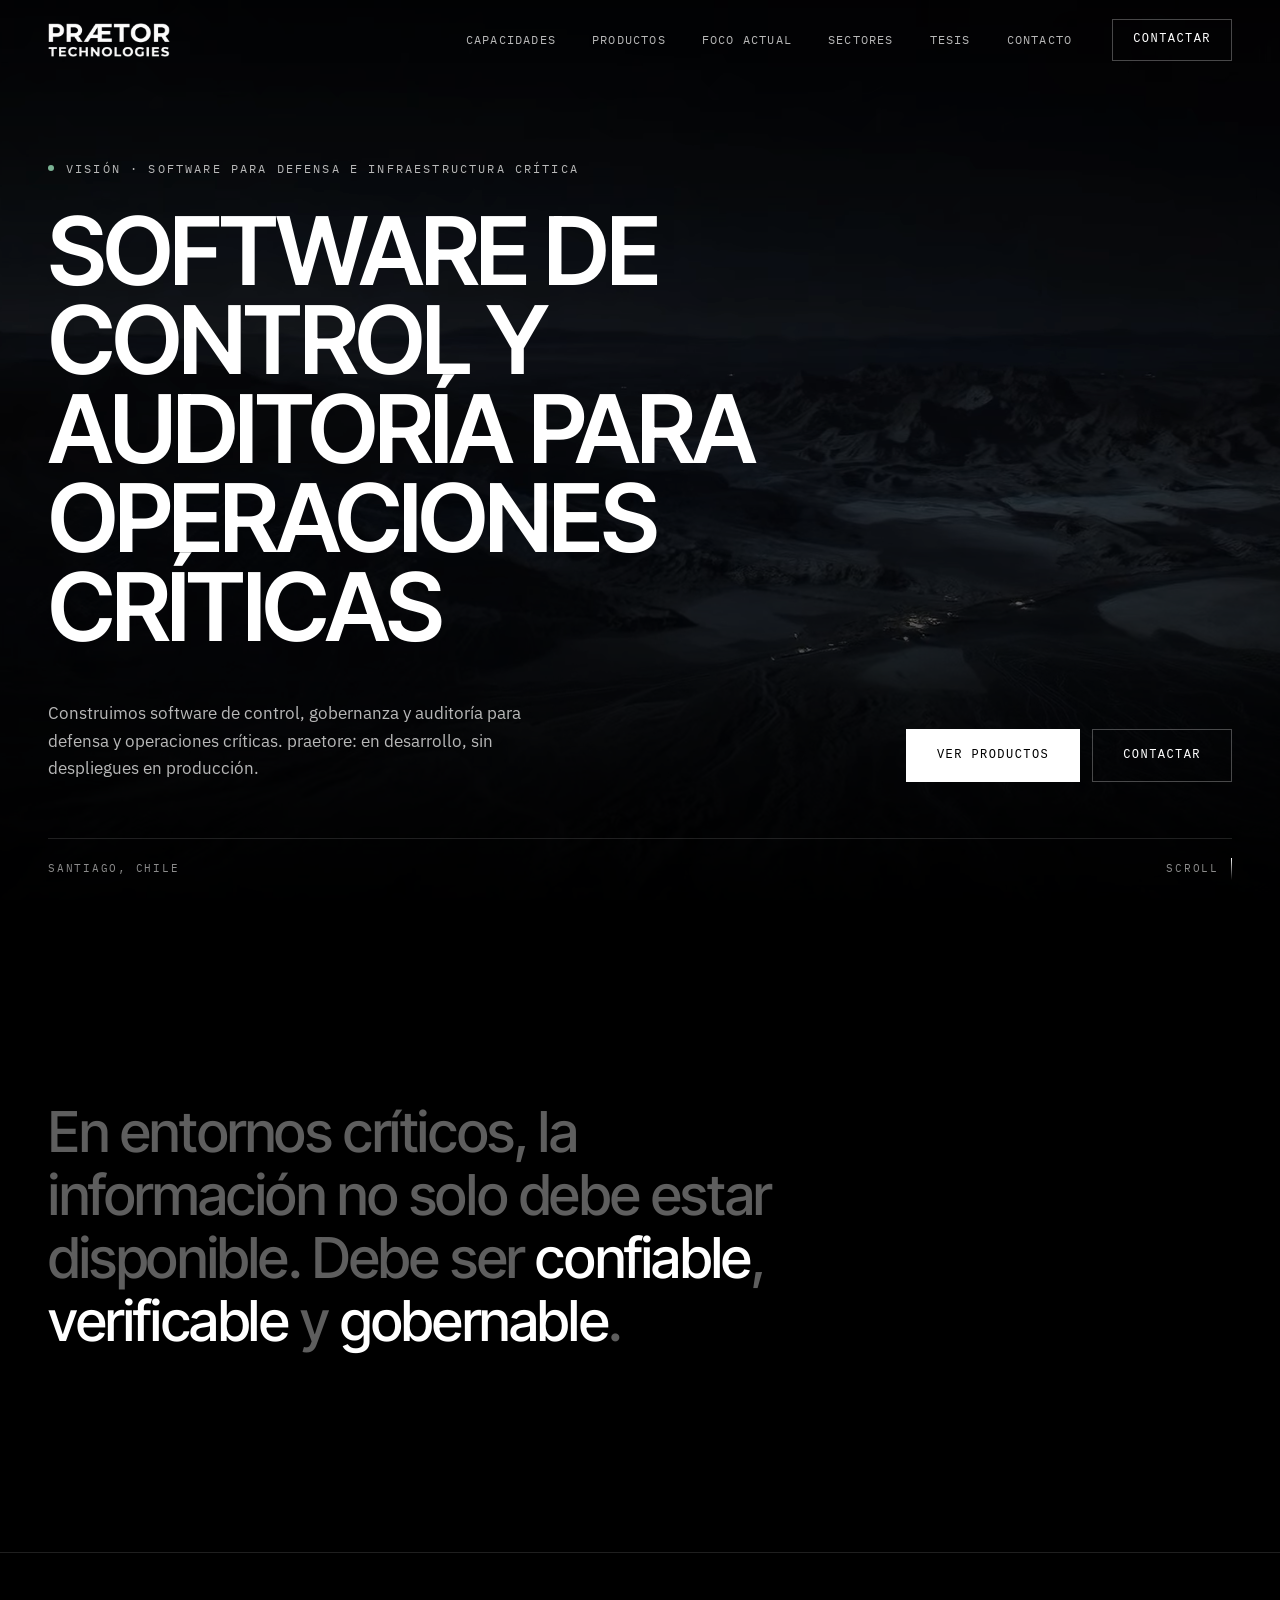
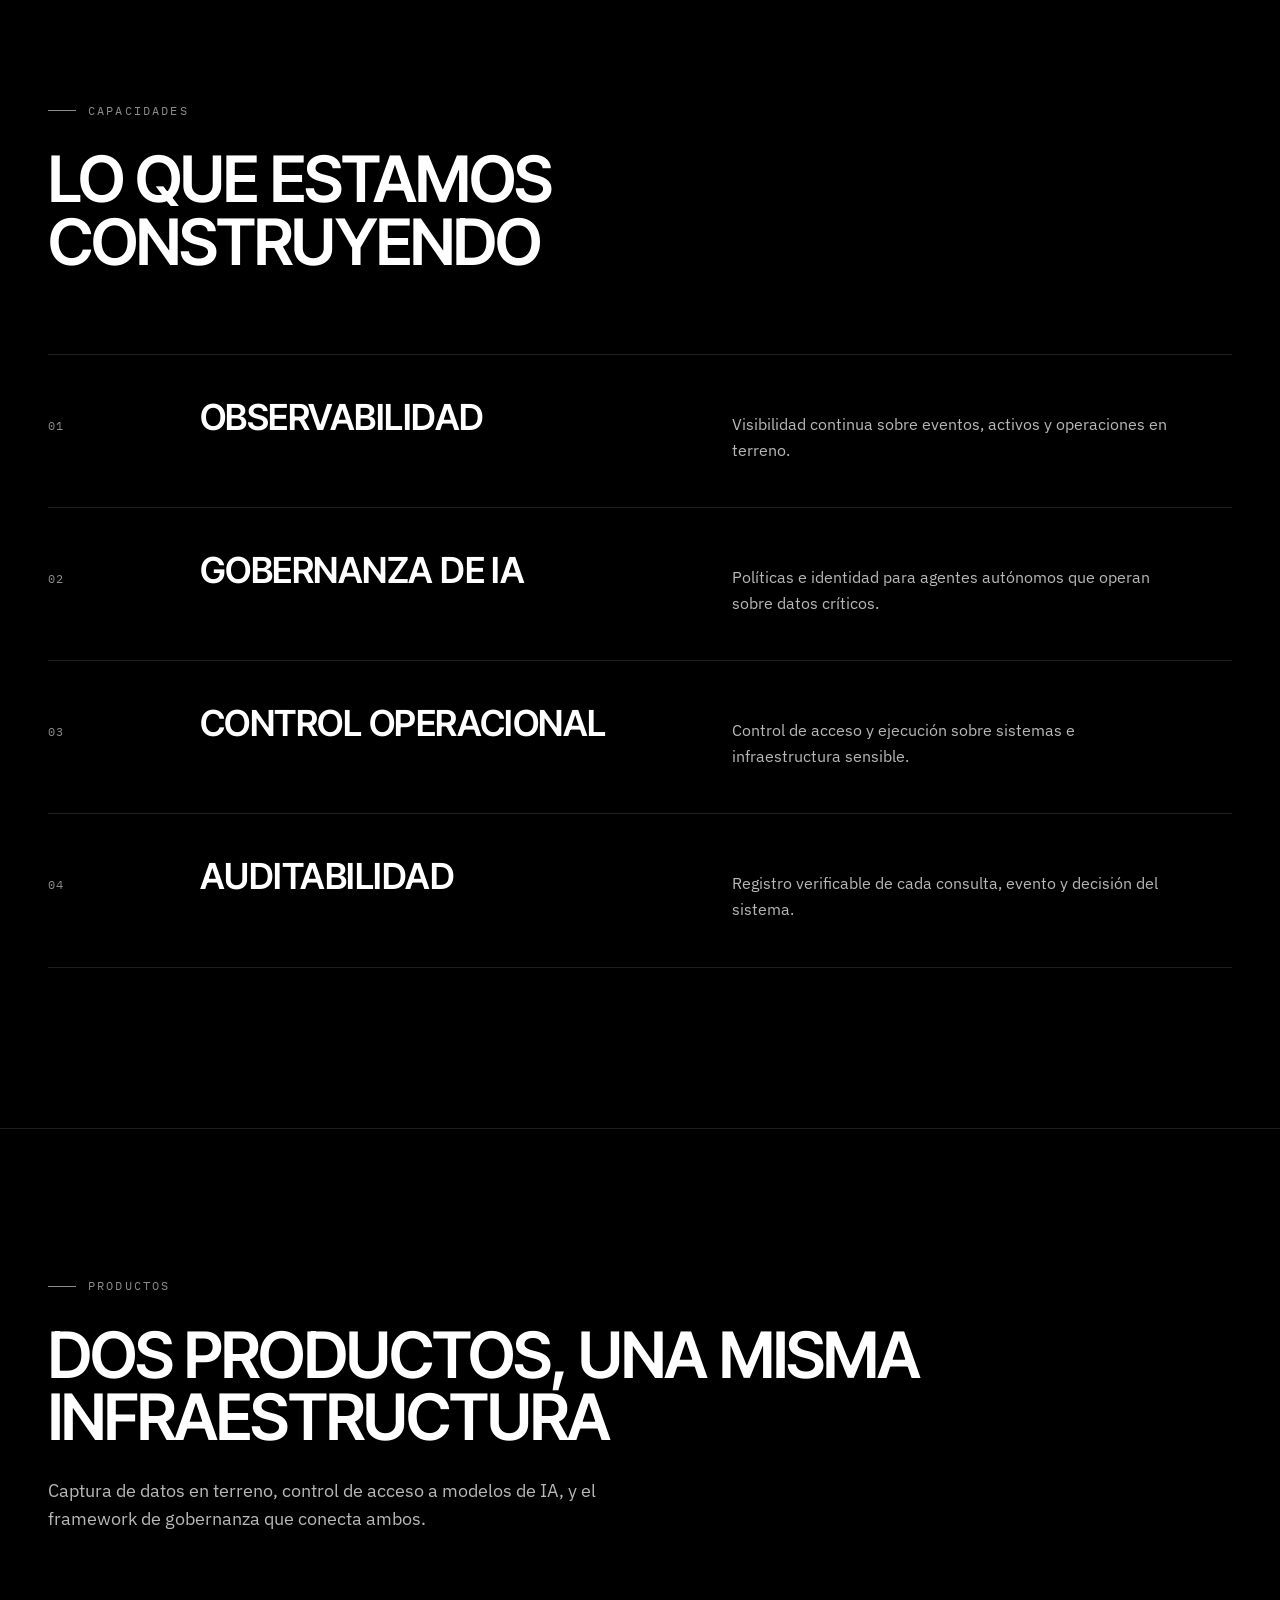
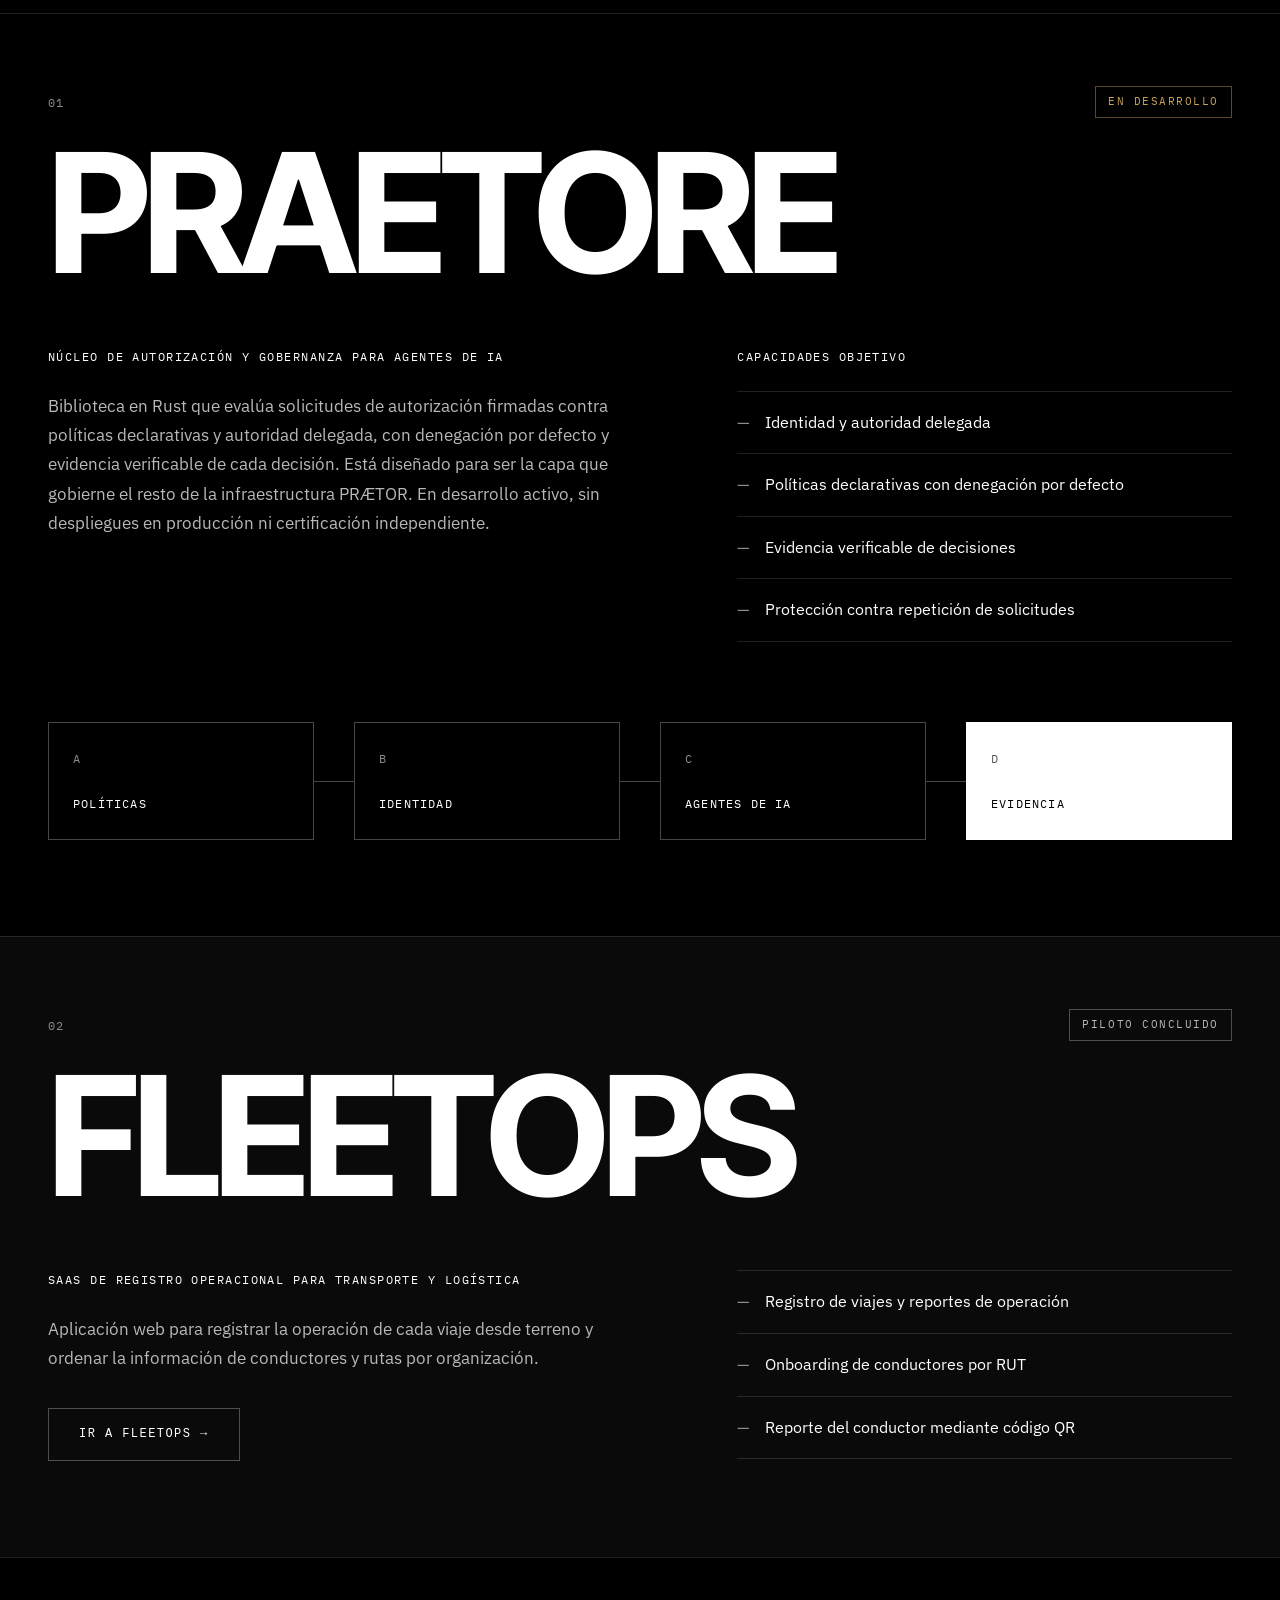
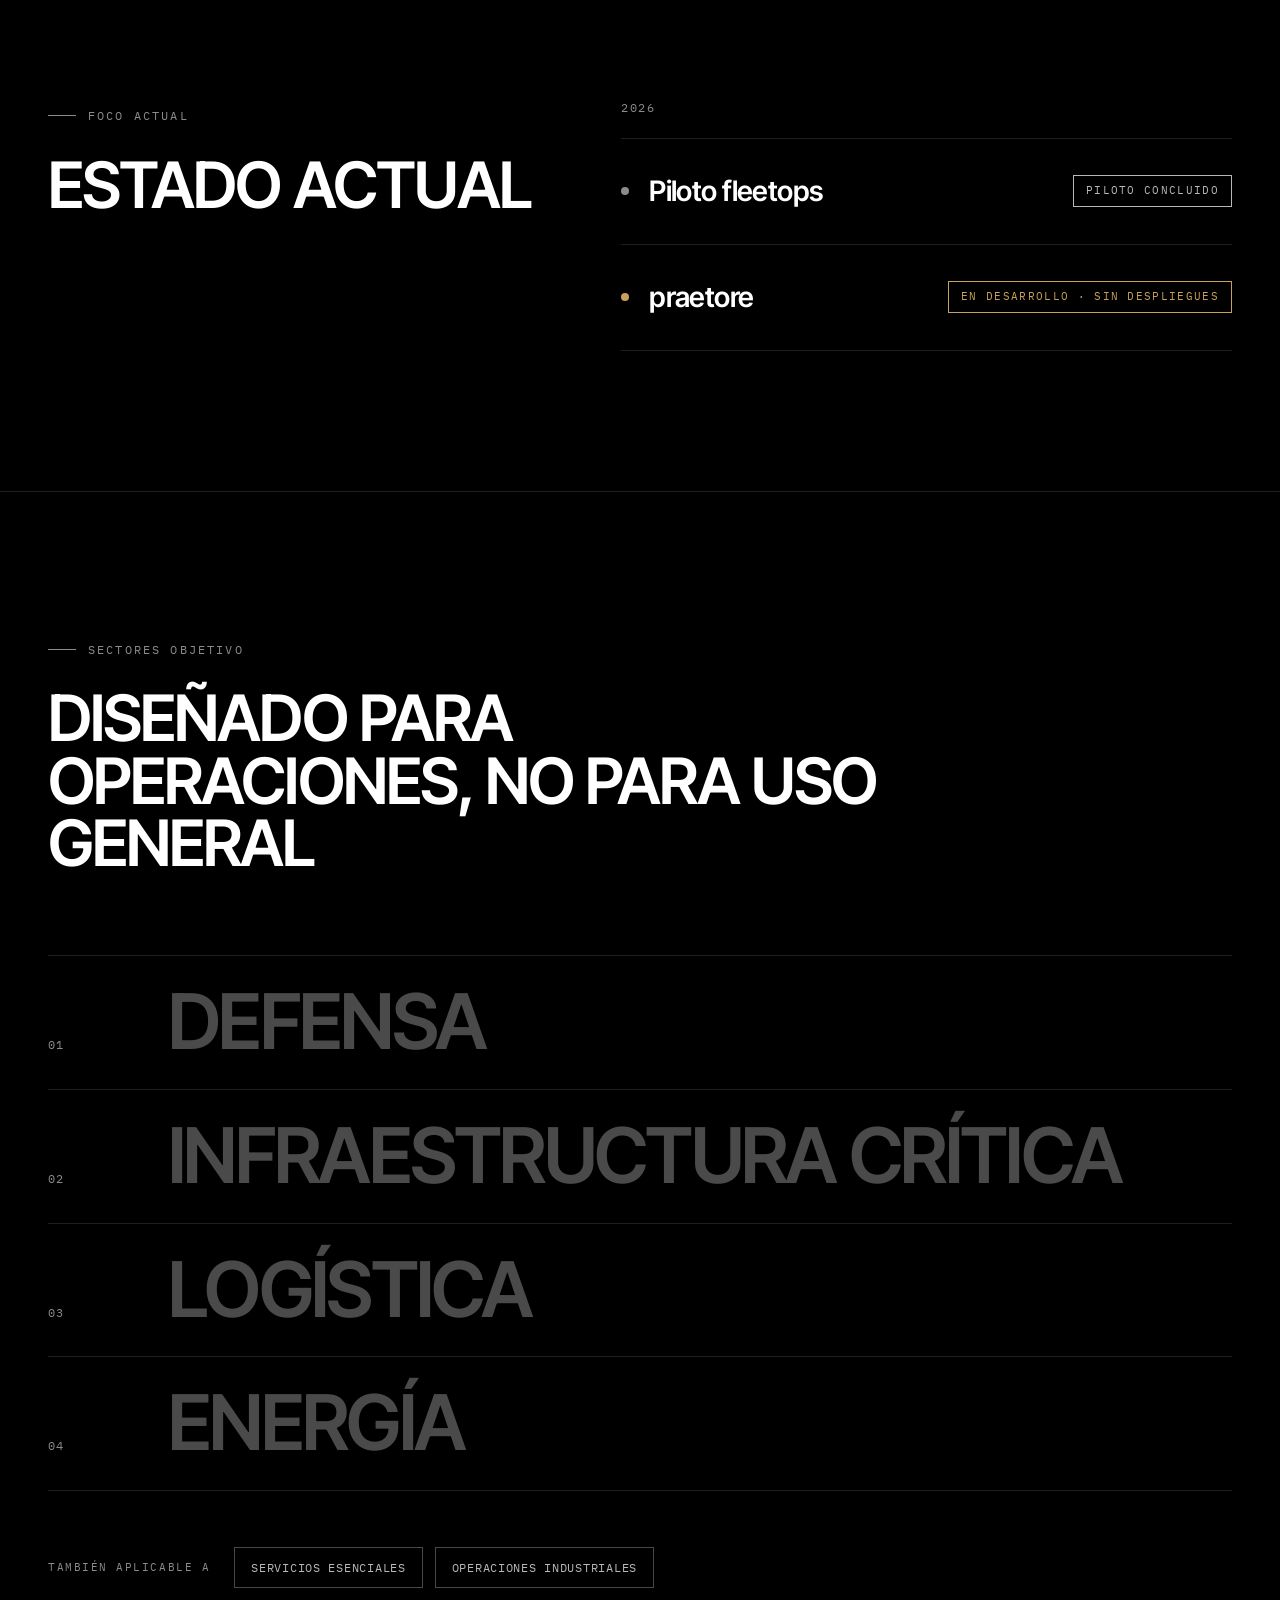
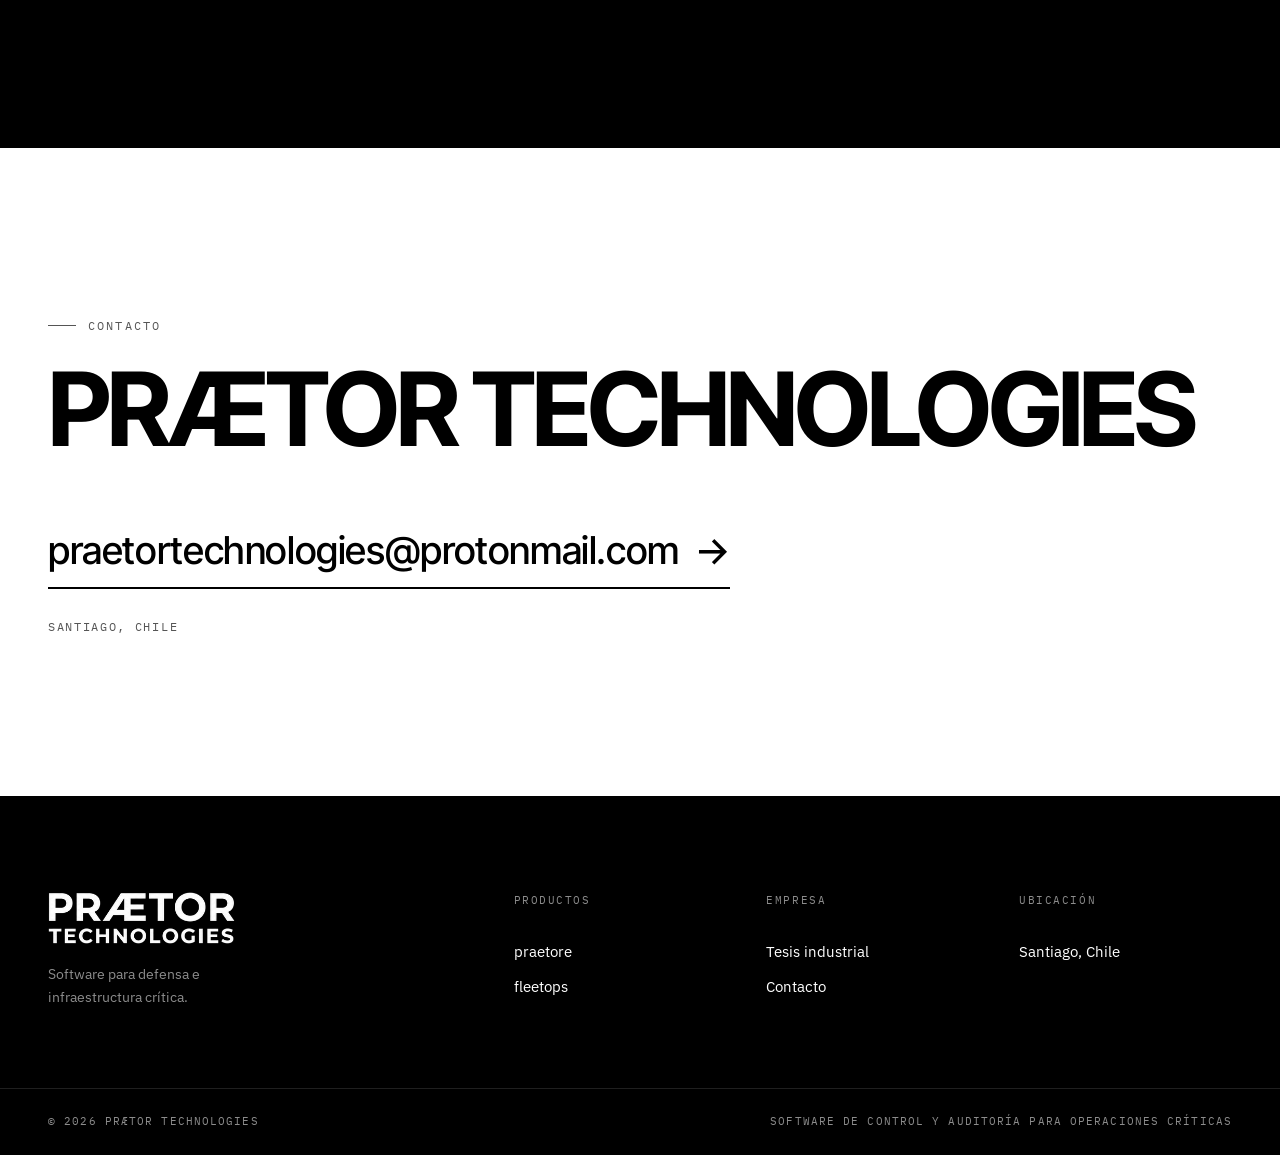
==== commit 1a7d5ff0: "Agregar defensa al posicionamiento del sitio - Título, descripción y metadatos para redes: defensa e" ====
--- a/index.html
+++ b/index.html
@@ -3,8 +3,8 @@
 <head>
 <meta charset="UTF-8">
 <meta name="viewport" content="width=device-width, initial-scale=1.0">
-<title>PRÆTOR TECHNOLOGIES — Software para infraestructura crítica</title>
-<meta name="description" content="PRÆTOR desarrolla software de control, gobernanza y auditoría para operaciones críticas. praetore: en desarrollo, sin despliegues en producción.">
+<title>PRÆTOR TECHNOLOGIES — Software para defensa e infraestructura crítica</title>
+<meta name="description" content="PRÆTOR desarrolla software de control, gobernanza y auditoría para defensa y operaciones críticas. praetore: en desarrollo, sin despliegues en producción.">
 <link rel="preconnect" href="https://fonts.googleapis.com">
 <link rel="preconnect" href="https://fonts.gstatic.com" crossorigin>
 <link href="https://fonts.googleapis.com/css2?family=Inter+Tight:wght@500;600;700&family=IBM+Plex+Sans:wght@400;500;600&family=IBM+Plex+Mono:wght@400;500;600&display=swap" rel="stylesheet">
@@ -14,8 +14,8 @@
 <link rel="apple-touch-icon" href="assets/apple-touch-icon.png">
 <meta name="theme-color" content="#0B0D10">
 <meta property="og:type" content="website">
-<meta property="og:title" content="PRÆTOR TECHNOLOGIES — Software para infraestructura crítica">
-<meta property="og:description" content="PRÆTOR desarrolla software de control, gobernanza y auditoría para operaciones críticas. praetore: en desarrollo, sin despliegues en producción.">
+<meta property="og:title" content="PRÆTOR TECHNOLOGIES — Software para defensa e infraestructura crítica">
+<meta property="og:description" content="PRÆTOR desarrolla software de control, gobernanza y auditoría para defensa y operaciones críticas. praetore: en desarrollo, sin despliegues en producción.">
 <meta property="og:image" content="https://praetortechnologies.vercel.app/assets/og-image.png">
 <meta property="og:url" content="https://praetortechnologies.vercel.app/">
 <meta property="og:site_name" content="PRÆTOR TECHNOLOGIES">
@@ -24,8 +24,8 @@
 <meta property="og:image:width" content="1200">
 <meta property="og:image:height" content="630">
 <meta name="twitter:card" content="summary_large_image">
-<meta name="twitter:title" content="PRÆTOR TECHNOLOGIES — Software para infraestructura crítica">
-<meta name="twitter:description" content="PRÆTOR desarrolla software de control, gobernanza y auditoría para operaciones críticas. praetore: en desarrollo, sin despliegues en producción.">
+<meta name="twitter:title" content="PRÆTOR TECHNOLOGIES — Software para defensa e infraestructura crítica">
+<meta name="twitter:description" content="PRÆTOR desarrolla software de control, gobernanza y auditoría para defensa y operaciones críticas. praetore: en desarrollo, sin despliegues en producción.">
 <meta name="twitter:image" content="https://praetortechnologies.vercel.app/assets/og-image.png">
 </head>
 <body>
@@ -64,10 +64,10 @@
     </div>
 
     <div class="wrap hero-inner">
-      <p class="eyebrow"><span class="eyebrow-dot"></span>VISIÓN · SOFTWARE PARA INFRAESTRUCTURA CRÍTICA</p>
+      <p class="eyebrow"><span class="eyebrow-dot"></span>VISIÓN · SOFTWARE PARA DEFENSA E INFRAESTRUCTURA CRÍTICA</p>
       <h1 class="hero-title">Software de control y auditoría <br>para operaciones críticas</h1>
       <div class="hero-foot">
-        <p class="hero-sub">Construimos software de control, gobernanza y auditoría para operaciones críticas. praetore: en desarrollo, sin despliegues en producción.</p>
+        <p class="hero-sub">Construimos software de control, gobernanza y auditoría para defensa y operaciones críticas. praetore: en desarrollo, sin despliegues en producción.</p>
         <div class="hero-actions">
           <a href="#productos" class="btn btn-primary">Ver productos</a>
           <a href="#contacto" class="btn btn-outline">Contactar</a>
@@ -228,9 +228,10 @@
       </div>
 
       <ul class="sector-list">
-        <li class="sector-row reveal"><span class="sector-index">01</span><span class="sector-name">Infraestructura crítica</span></li>
-        <li class="sector-row reveal"><span class="sector-index">02</span><span class="sector-name">Logística</span></li>
-        <li class="sector-row reveal"><span class="sector-index">03</span><span class="sector-name">Energía</span></li>
+        <li class="sector-row reveal"><span class="sector-index">01</span><span class="sector-name">Defensa</span></li>
+        <li class="sector-row reveal"><span class="sector-index">02</span><span class="sector-name">Infraestructura crítica</span></li>
+        <li class="sector-row reveal"><span class="sector-index">03</span><span class="sector-name">Logística</span></li>
+        <li class="sector-row reveal"><span class="sector-index">04</span><span class="sector-name">Energía</span></li>
       </ul>
 
       <div class="sector-secondary">
@@ -261,7 +262,7 @@
       <div class="logo footer-logo">
         <picture><source type="image/webp" srcset="assets/logo-praetor-white-360.webp 1x, assets/logo-praetor-white-720.webp 2x"><img class="logo-img" src="assets/logo-praetor-white.png" alt="PRÆTOR TECHNOLOGIES" width="180" height="50"></picture>
       </div>
-      <p class="footer-tagline">Software para infraestructura crítica.</p>
+      <p class="footer-tagline">Software para defensa e infraestructura crítica.</p>
     </div>
 
     <div class="footer-col">
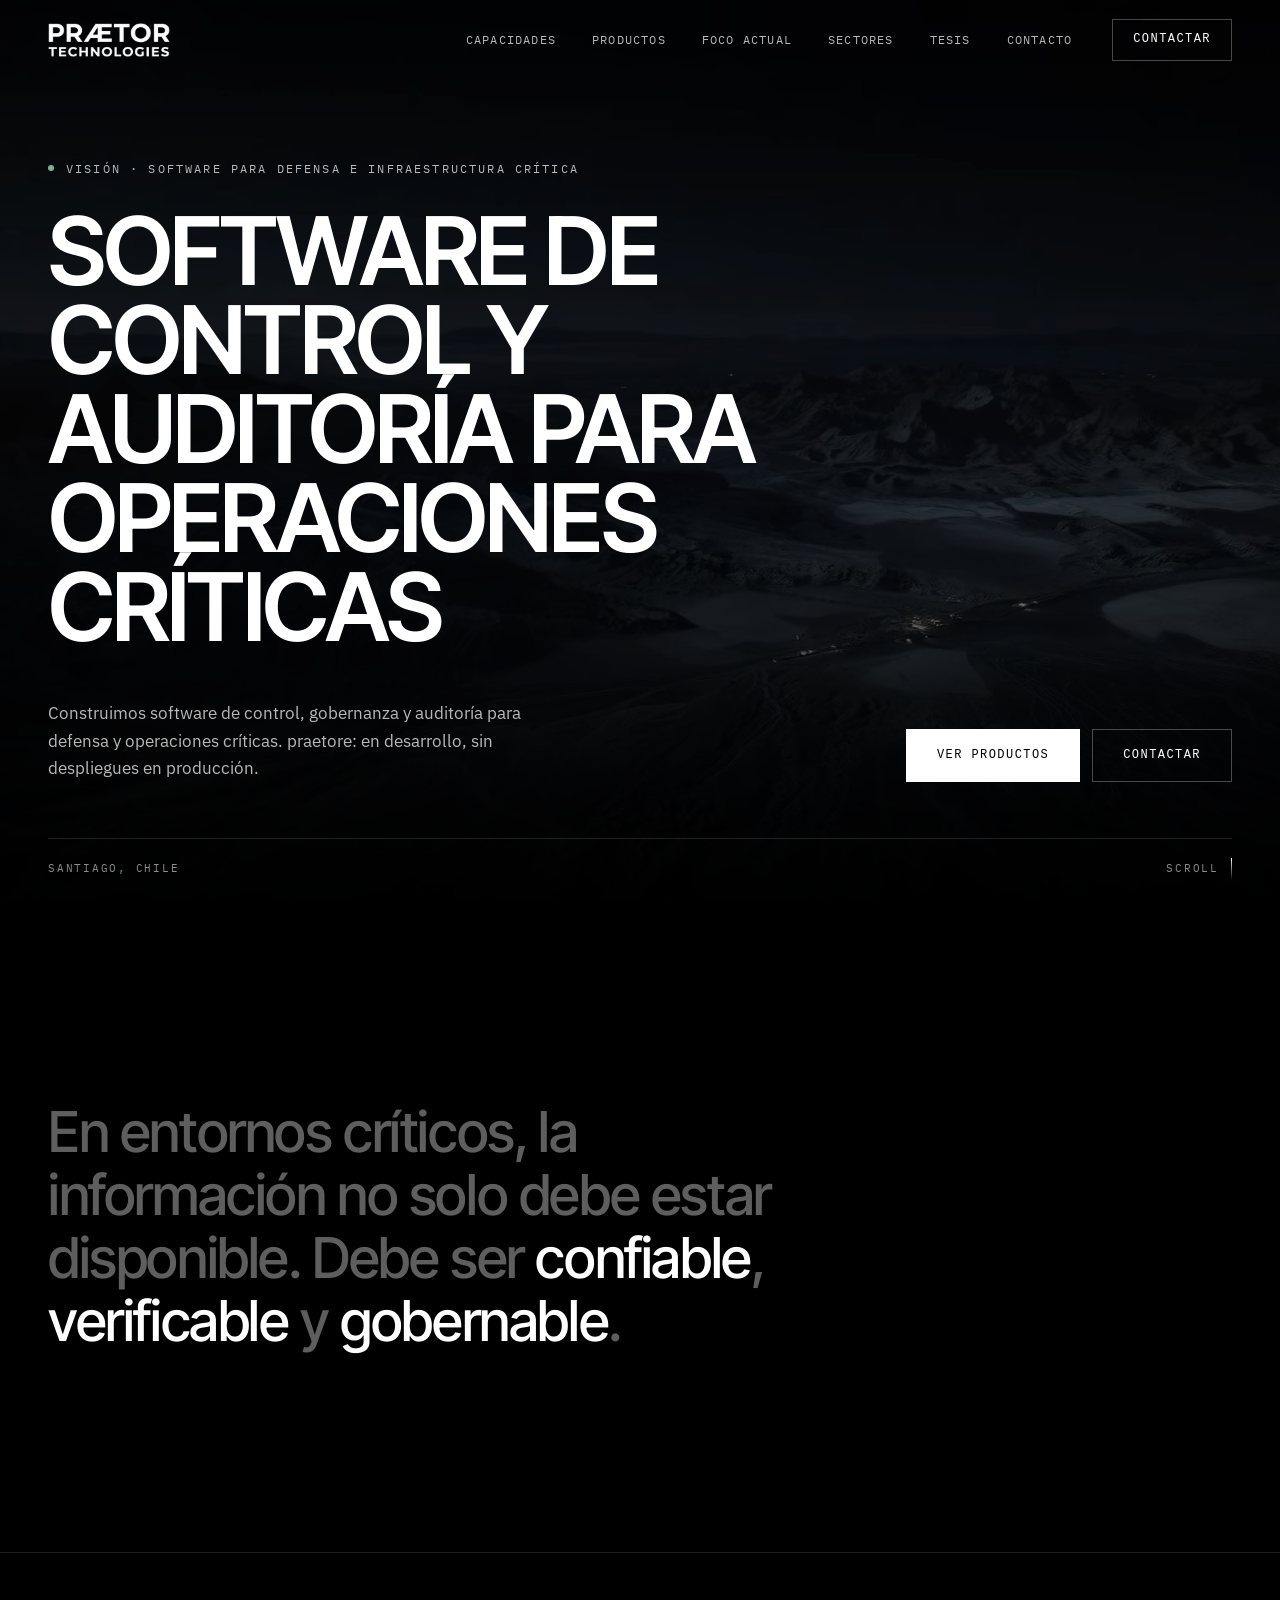
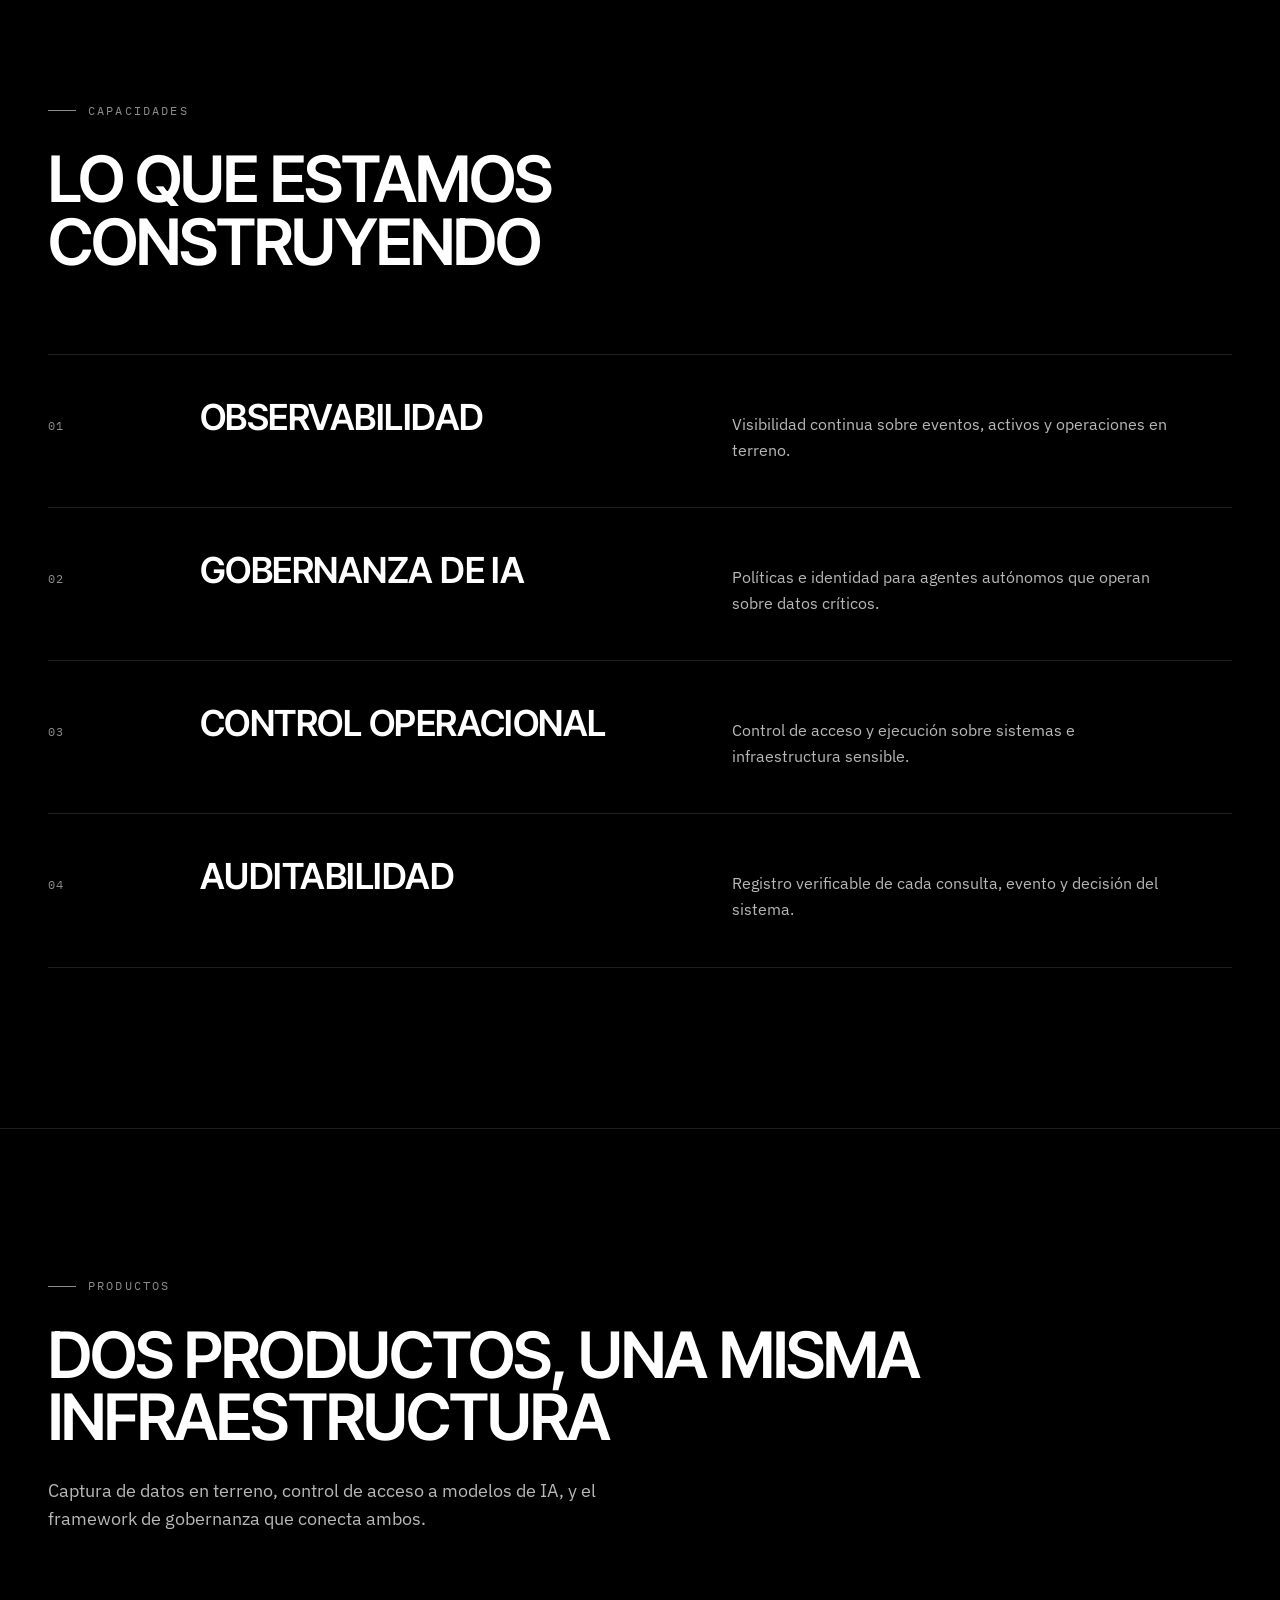
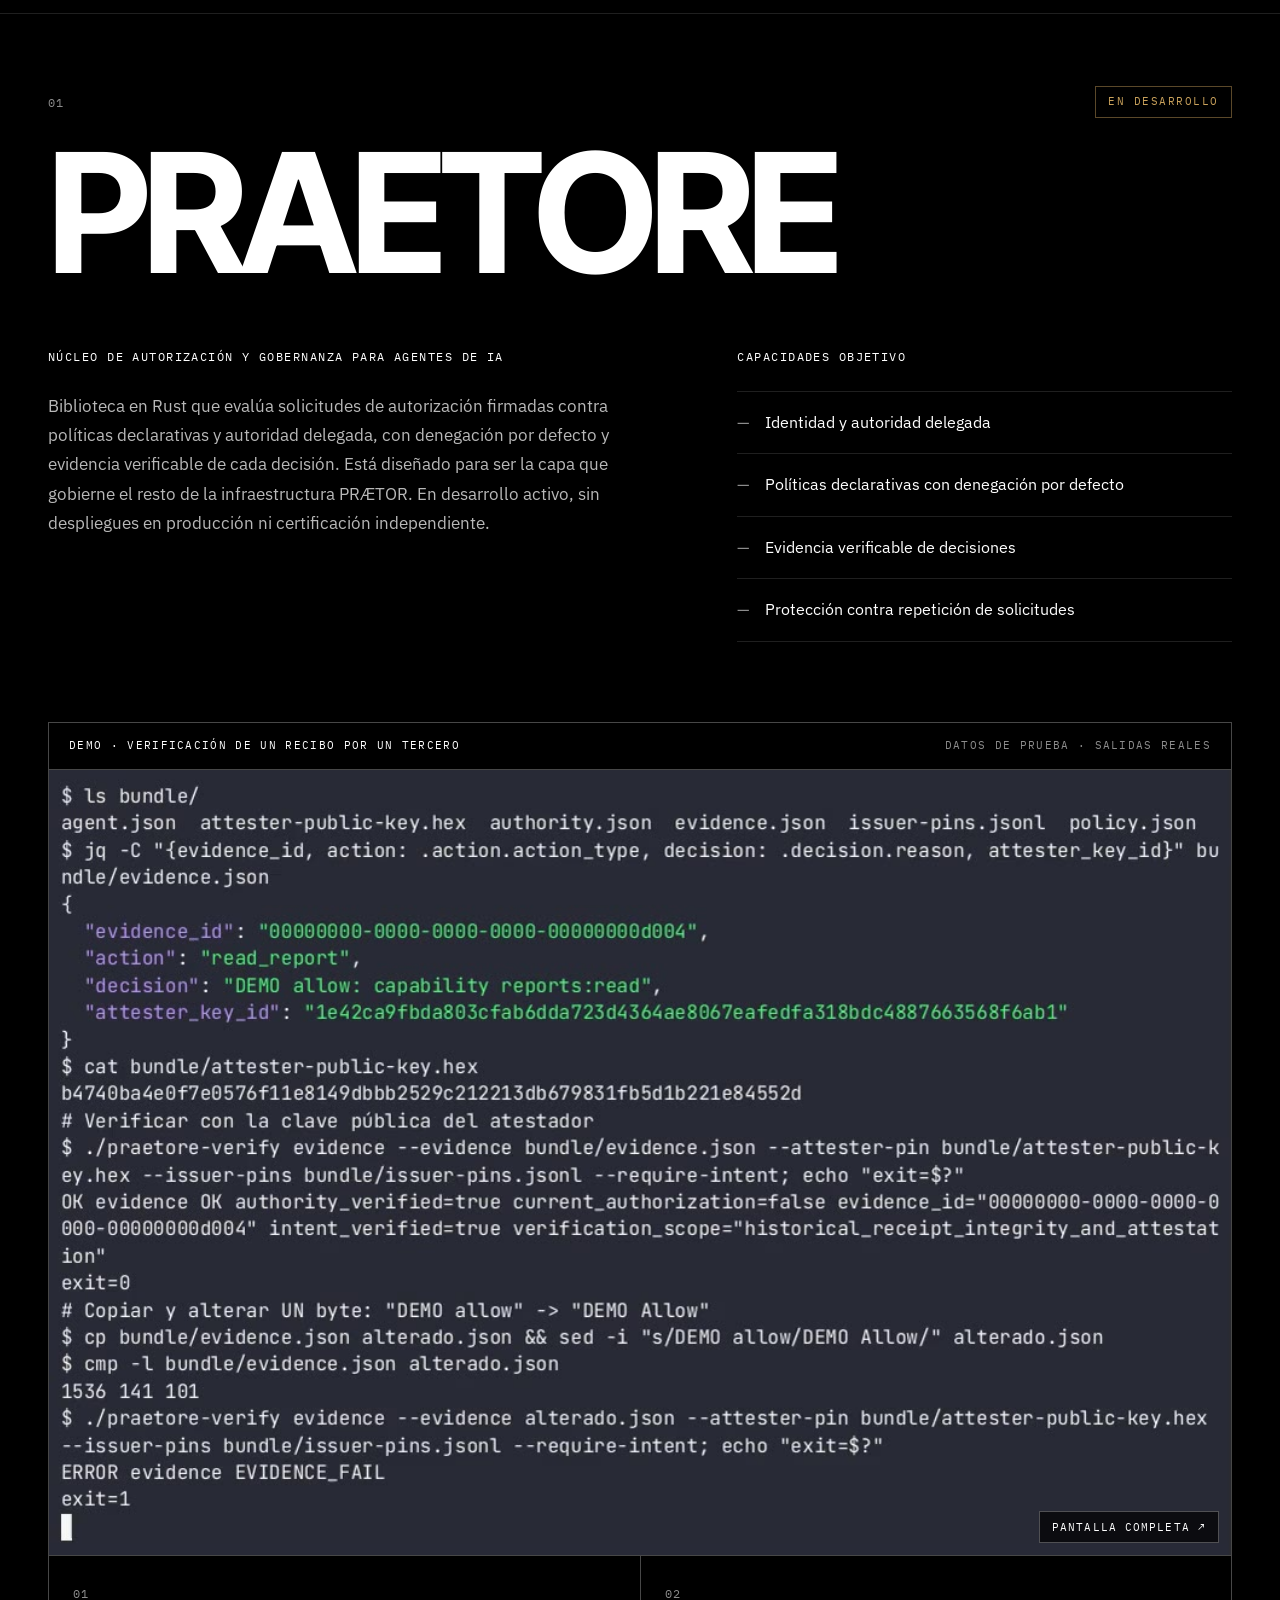
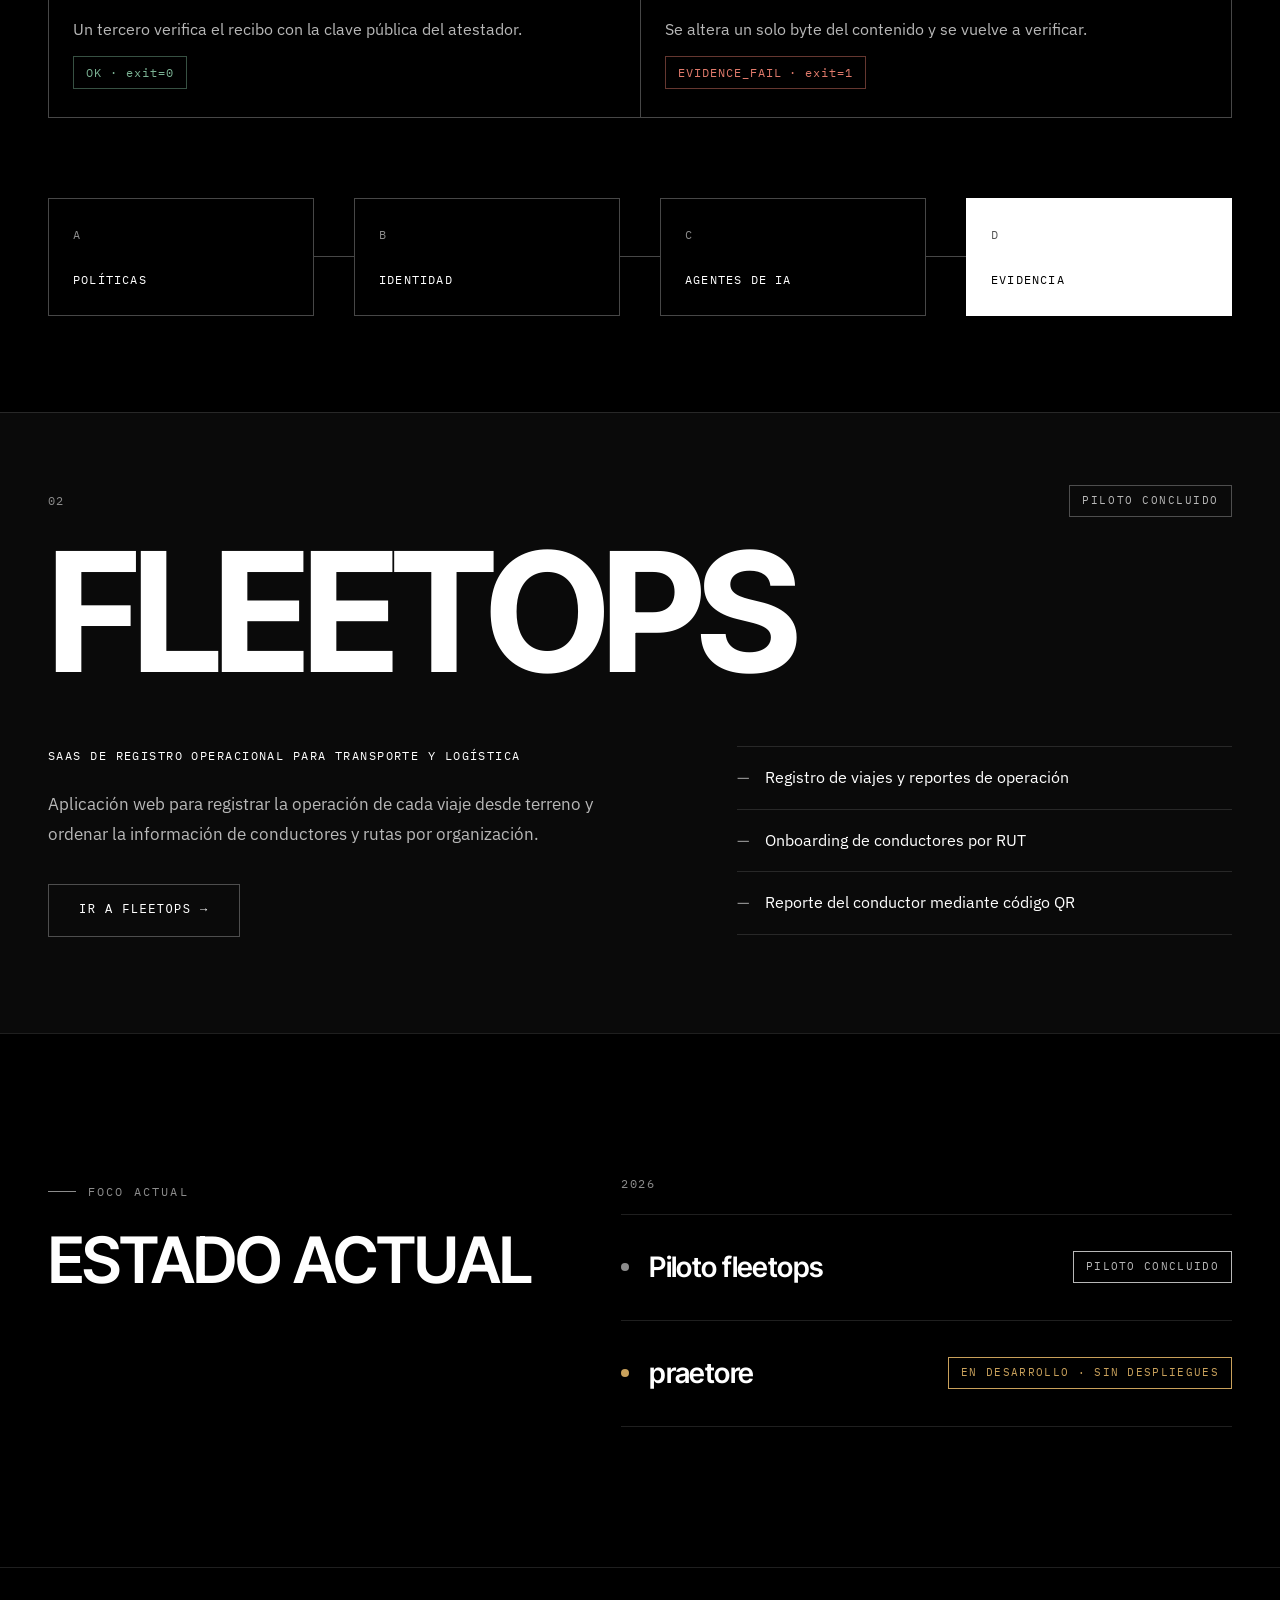
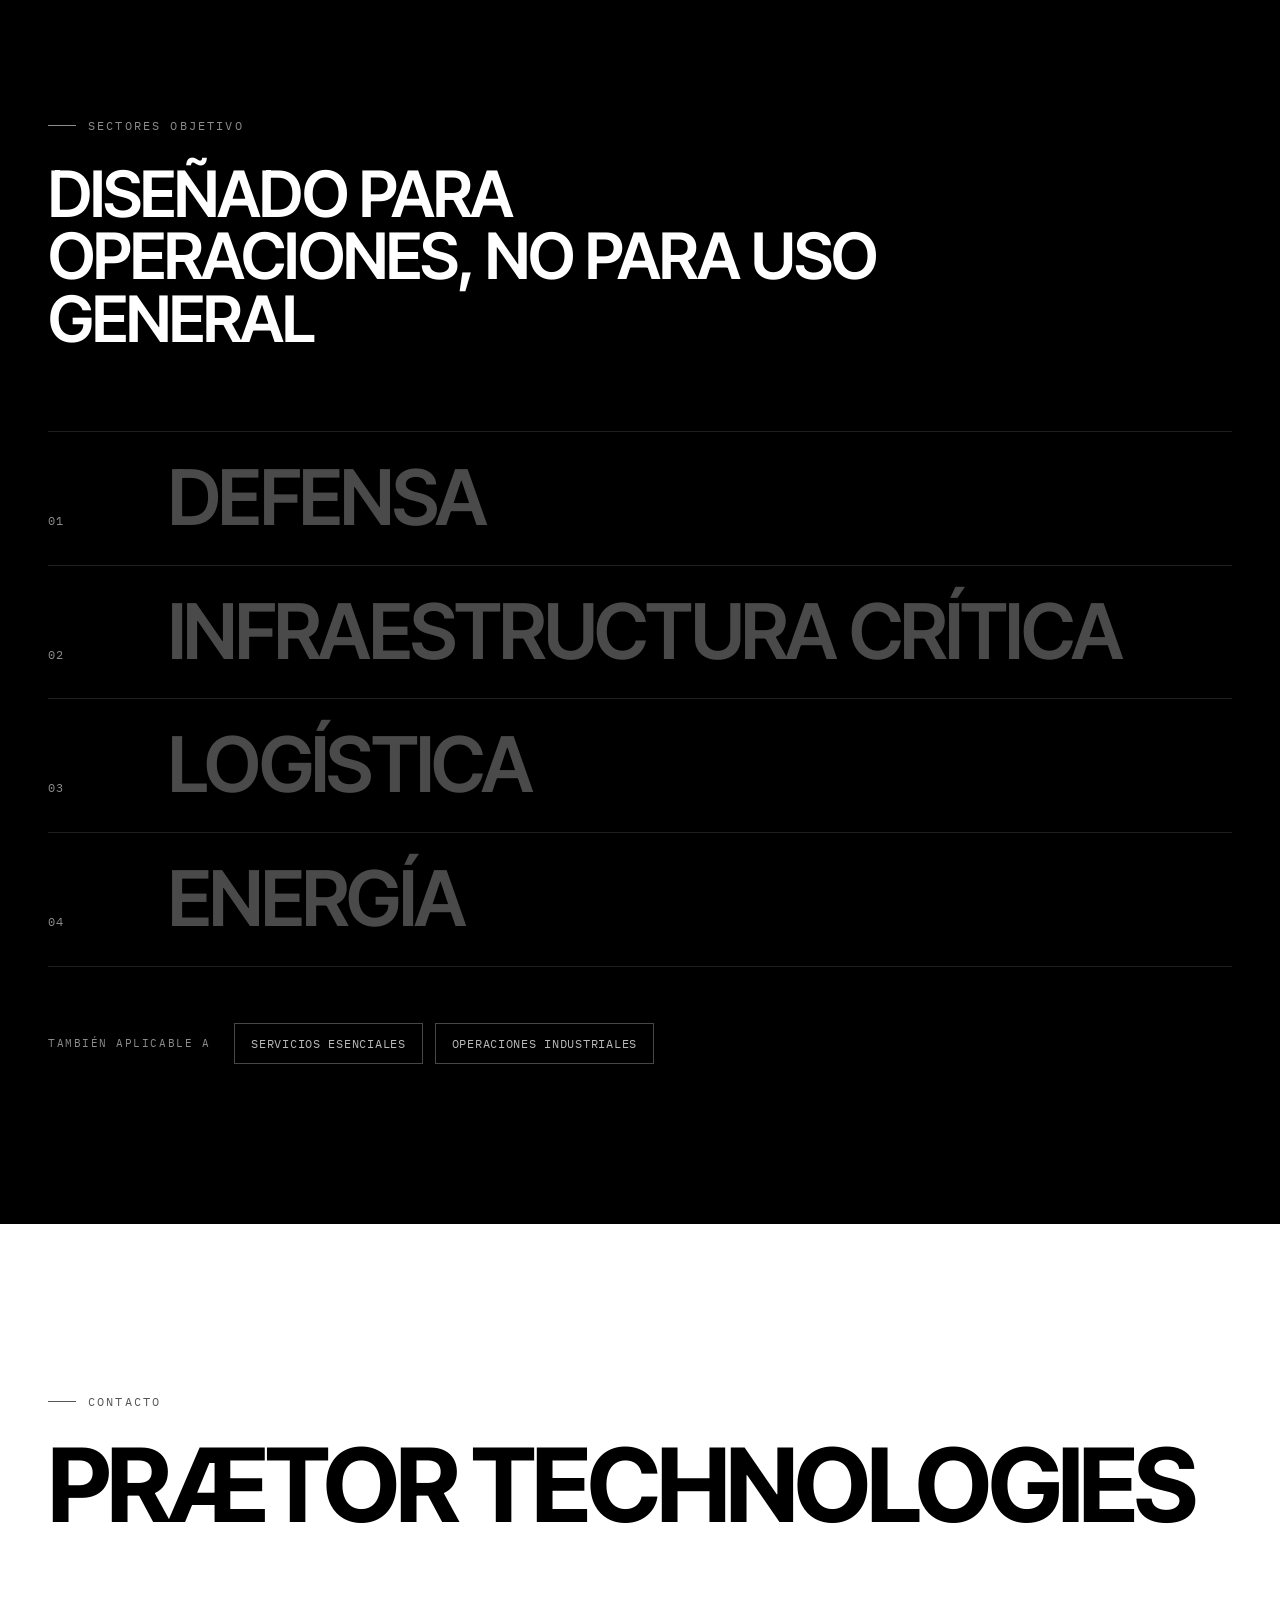
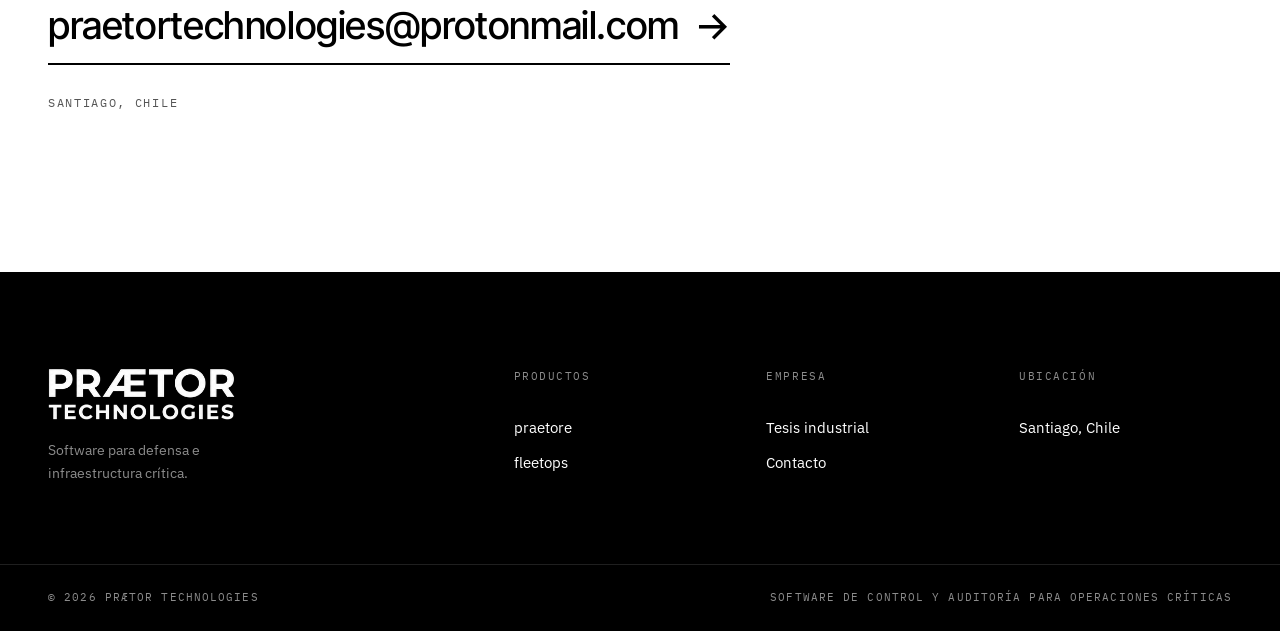
==== commit aa9cf676: "Agregar demo de praetore: verificación de un recibo por un tercero - Grabación de terminal (datos de" ====
--- a/index.html
+++ b/index.html
@@ -156,6 +156,30 @@
             </ul>
           </div>
         </div>
+        <figure class="demo">
+          <div class="demo-bar">
+            <span>Demo · Verificación de un recibo por un tercero</span>
+            <span>Datos de prueba · Salidas reales</span>
+          </div>
+          <div class="demo-screen">
+            <video class="demo-video" muted loop playsinline preload="none" poster="assets/praetore-demo-poster.jpg" aria-label="Grabación de terminal: un tercero verifica un recibo de praetore y el verificador lo acepta; al alterar un solo byte, lo rechaza.">
+              <source src="assets/praetore-demo.mp4" type="video/mp4">
+            </video>
+            <button class="demo-expand" type="button" aria-label="Ver demo en pantalla completa">Pantalla completa ↗</button>
+          </div>
+          <figcaption class="demo-steps">
+            <div class="demo-step">
+              <span class="demo-step-index">01</span>
+              <p>Un tercero verifica el recibo con la clave pública del atestador.</p>
+              <code class="demo-result demo-ok">OK · exit=0</code>
+            </div>
+            <div class="demo-step">
+              <span class="demo-step-index">02</span>
+              <p>Se altera un solo byte del contenido y se vuelve a verificar.</p>
+              <code class="demo-result demo-fail">EVIDENCE_FAIL · exit=1</code>
+            </div>
+          </figcaption>
+        </figure>
         <div class="flow-diagram" aria-label="Flujo: Políticas, Identidad, Agentes de IA, Evidencia">
           <div class="flow-node"><span>A</span>Políticas</div>
           <div class="flow-connector" aria-hidden="true"></div>
--- a/style.css
+++ b/style.css
@@ -509,6 +509,89 @@
   content: '—';
   color: var(--text-dim);
 }
+
+/* ---- product demo: terminal recording ---- */
+
+.demo{
+  margin: 80px 0 0;
+  border: 1px solid var(--line-bright);
+}
+
+.demo-bar{
+  display: flex;
+  justify-content: space-between;
+  gap: 16px;
+  flex-wrap: wrap;
+  padding: 14px 20px;
+  border-bottom: 1px solid var(--line-bright);
+  font-family: var(--font-mono);
+  font-size: 11px;
+  letter-spacing: 0.12em;
+  text-transform: uppercase;
+  color: var(--text-dim);
+}
+.demo-bar span:first-child{ color: var(--text-bright); }
+
+.demo-screen{
+  position: relative;
+  background: #282A36;
+}
+
+.demo-video{
+  display: block;
+  width: 100%;
+  height: auto;
+  aspect-ratio: 978 / 650;
+}
+
+.demo-expand{
+  position: absolute;
+  right: 12px;
+  bottom: 12px;
+  padding: 8px 12px;
+  background: rgba(0,0,0,0.7);
+  border: 1px solid var(--line-bright);
+  color: var(--text-bright);
+  font-family: var(--font-mono);
+  font-size: 11px;
+  letter-spacing: 0.1em;
+  text-transform: uppercase;
+  cursor: pointer;
+}
+.demo-expand:hover{ background: var(--text-bright); color: var(--bg); }
+
+.demo-steps{
+  display: grid;
+  grid-template-columns: 1fr 1fr;
+  border-top: 1px solid var(--line-bright);
+}
+
+.demo-step{
+  display: flex;
+  flex-direction: column;
+  gap: 14px;
+  padding: 28px 24px;
+}
+.demo-step + .demo-step{ border-left: 1px solid var(--line-bright); }
+.demo-step p{ color: var(--text); font-size: 0.98rem; line-height: 1.55; }
+
+.demo-step-index{
+  font-family: var(--font-mono);
+  font-size: 12px;
+  letter-spacing: 0.1em;
+  color: var(--text-dim);
+}
+
+.demo-result{
+  align-self: flex-start;
+  font-family: var(--font-mono);
+  font-size: 12px;
+  letter-spacing: 0.08em;
+  padding: 6px 12px;
+  border: 1px solid;
+}
+.demo-ok{ color: var(--green); border-color: rgba(123,179,148,0.45); }
+.demo-fail{ color: #E07A6B; border-color: rgba(224,122,107,0.45); }
 
 /* ---- flow diagram: horizontal pipeline ---- */
 
@@ -838,6 +921,10 @@
   .product-name{ margin-bottom: 40px; }
   .product-body{ grid-template-columns: 1fr; gap: 40px; }
 
+  .demo{ margin-top: 56px; }
+  .demo-expand{ right: 8px; bottom: 8px; padding: 6px 10px; font-size: 10px; }
+  .demo-steps{ grid-template-columns: 1fr; }
+  .demo-step + .demo-step{ border-left: 0; border-top: 1px solid var(--line-bright); }
   .flow-diagram{ flex-direction: column; align-items: stretch; margin-top: 56px; }
   .flow-node{ padding: 18px 20px; display: flex; gap: 24px; }
   .flow-node span{ margin-bottom: 0; }
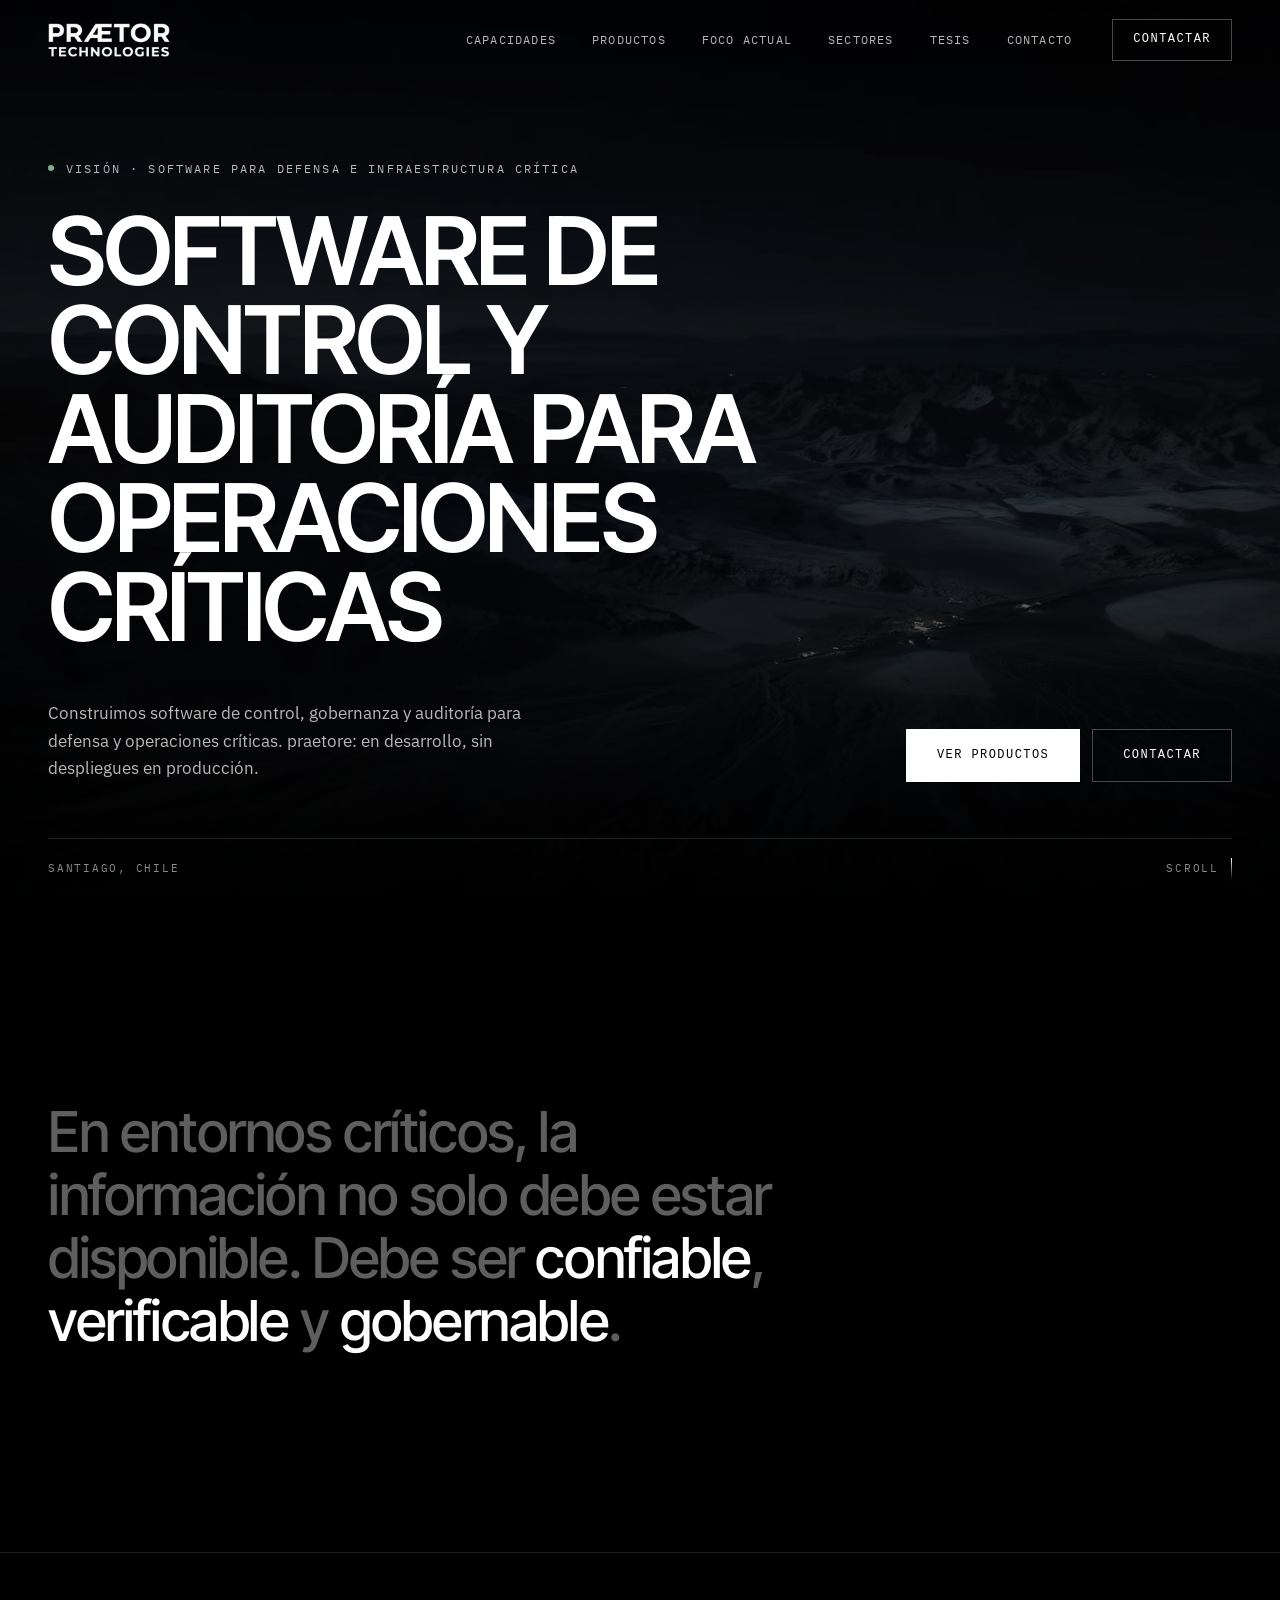
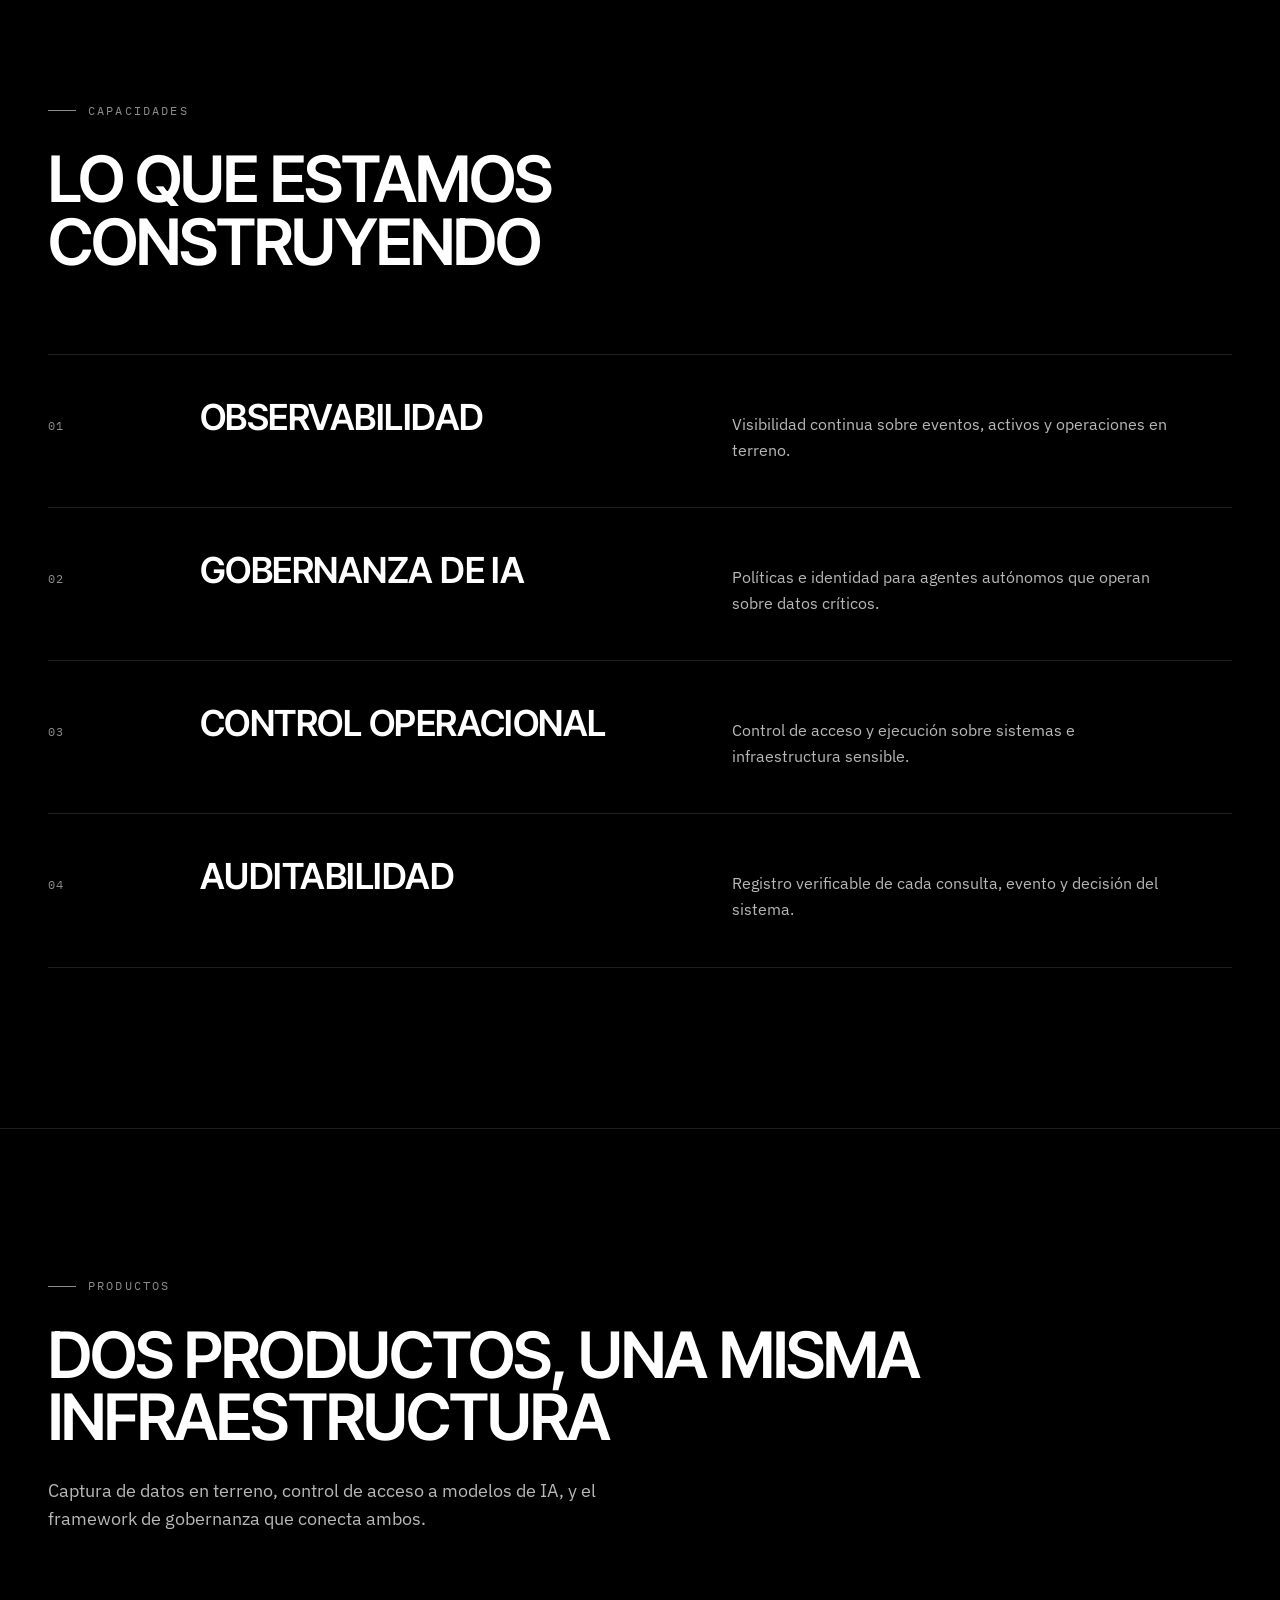
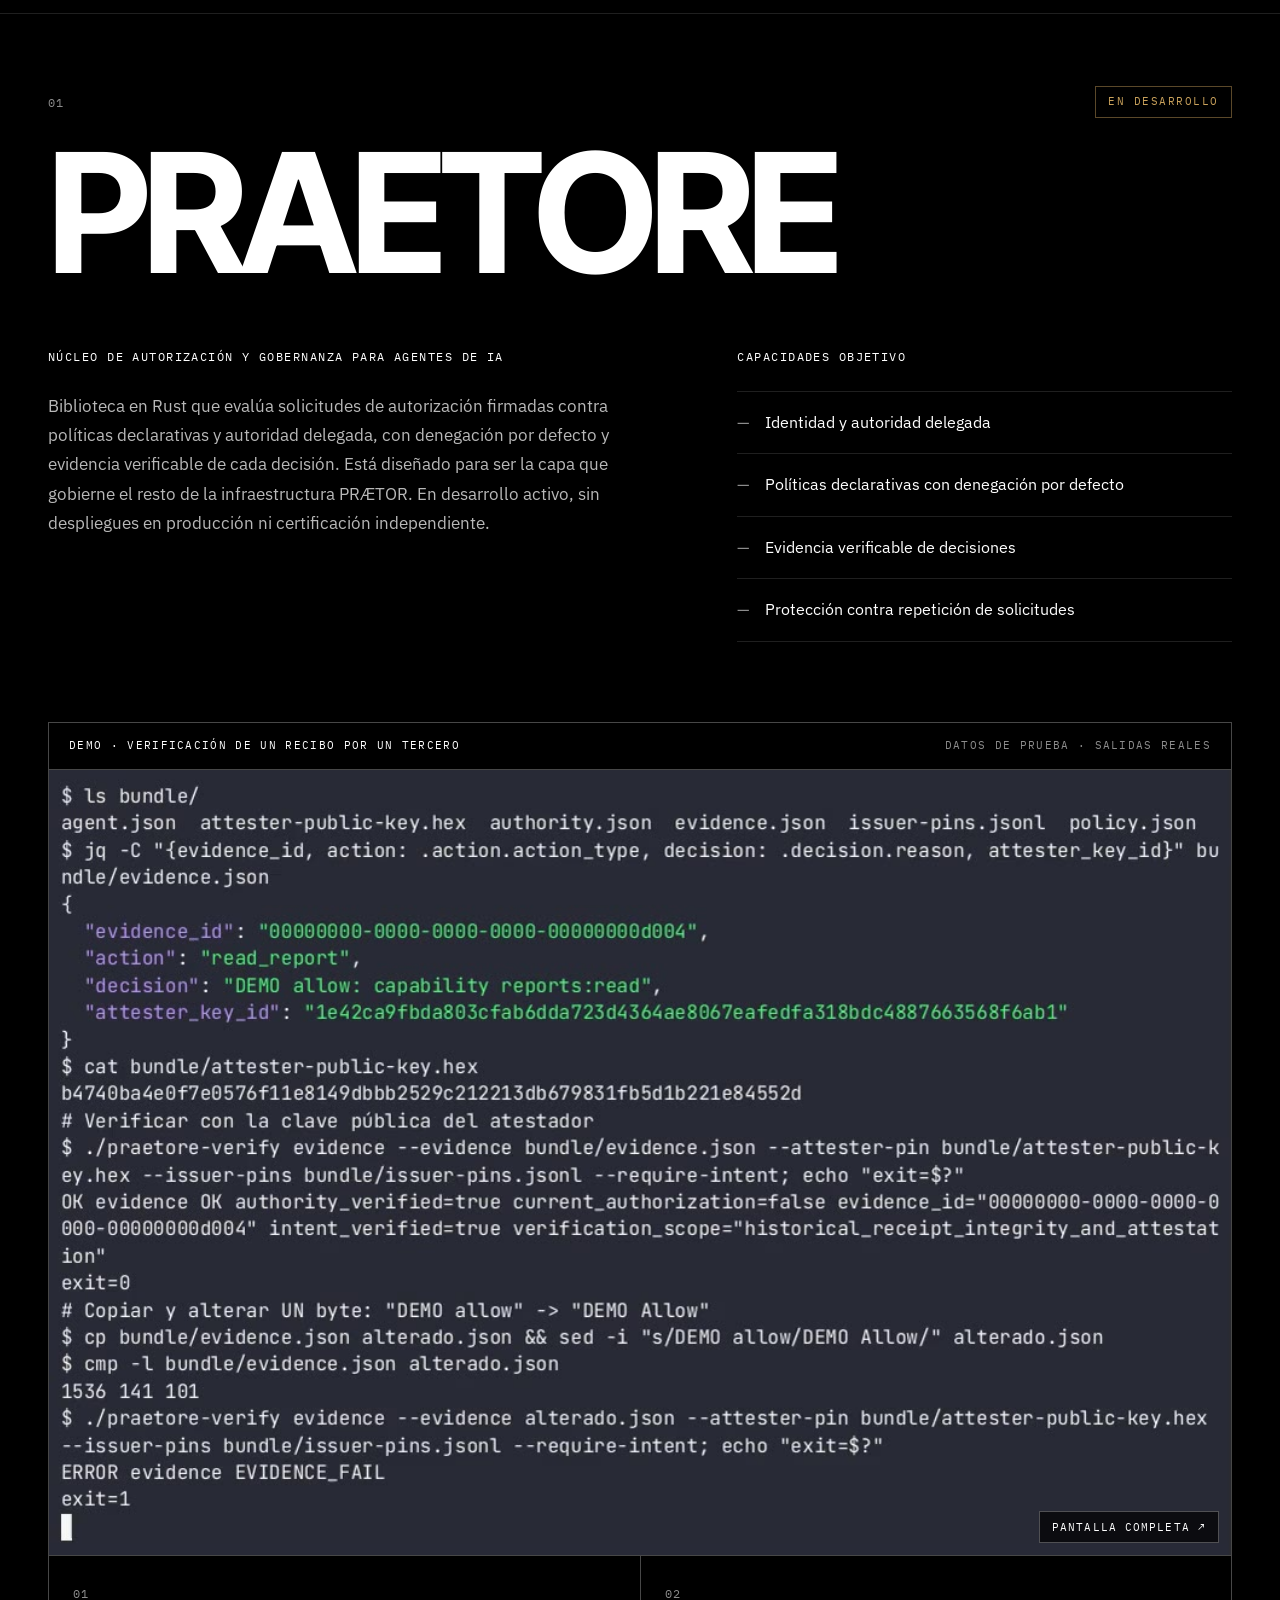
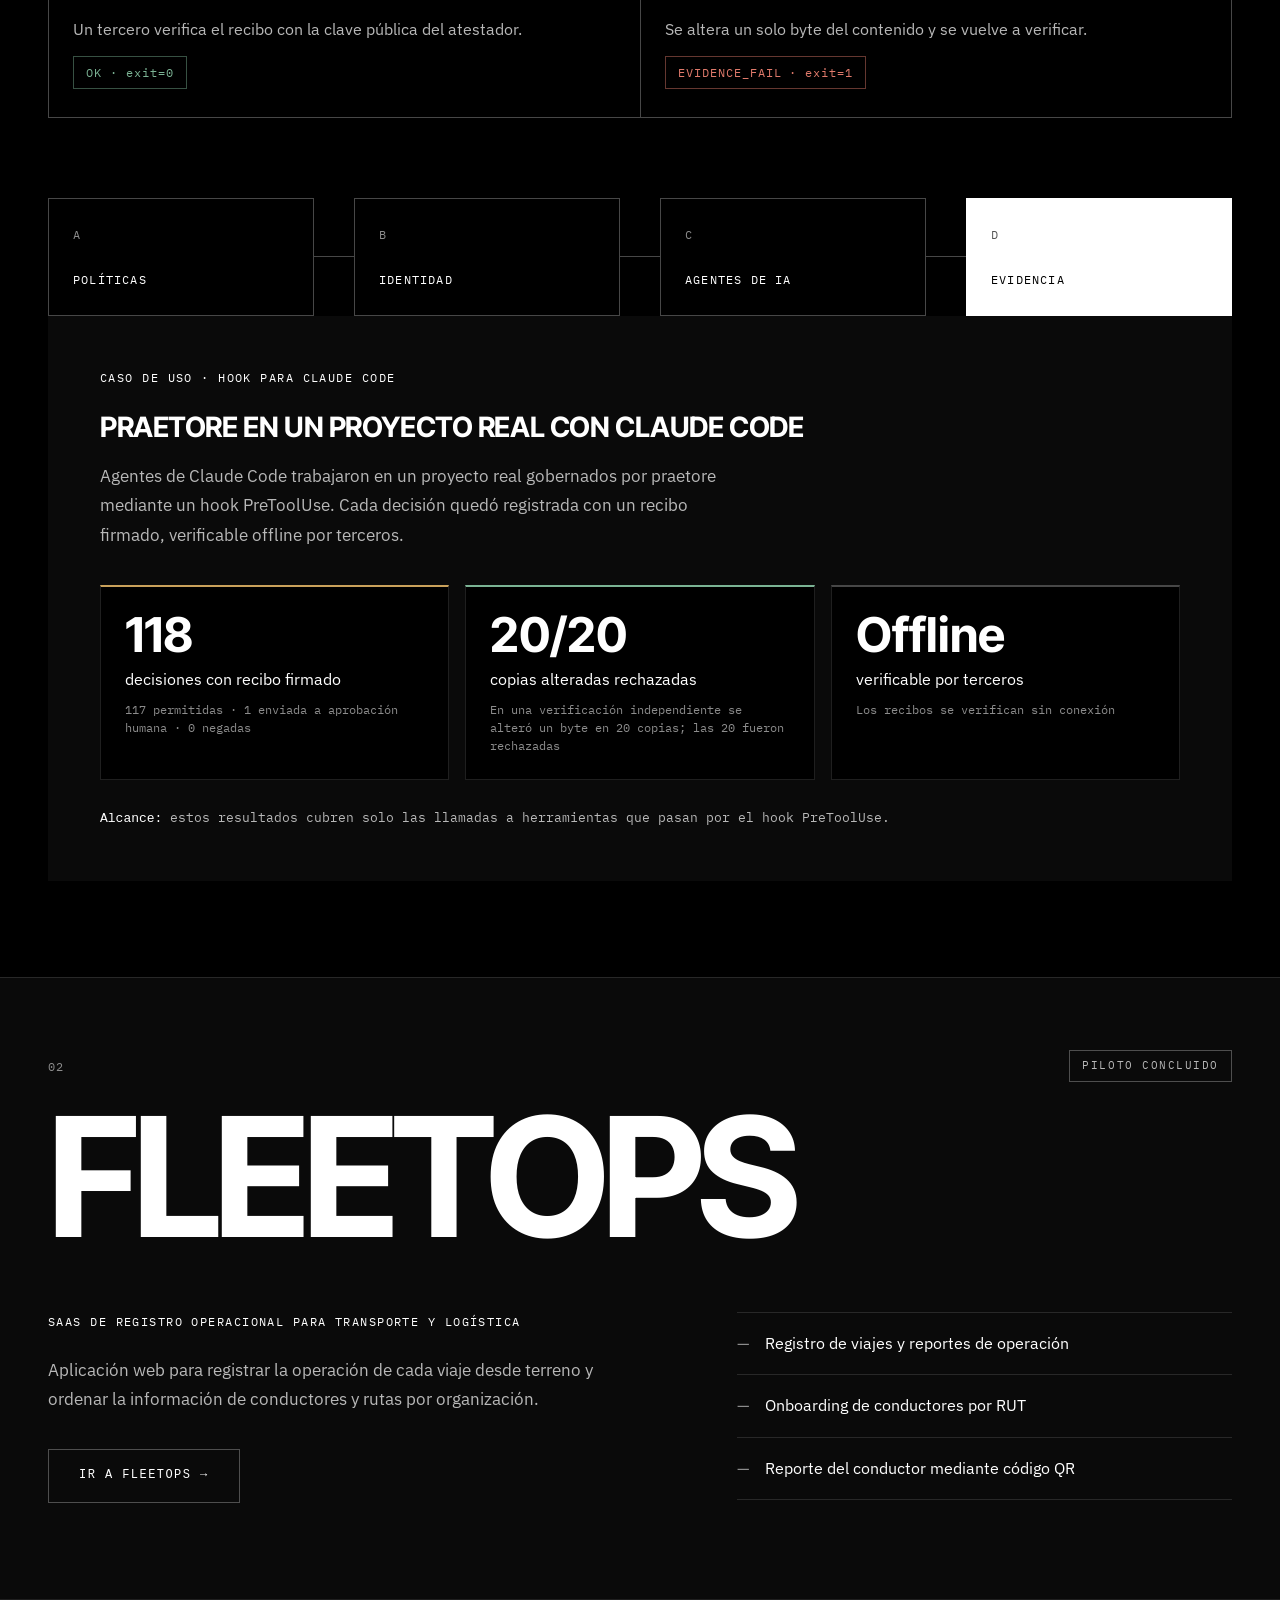
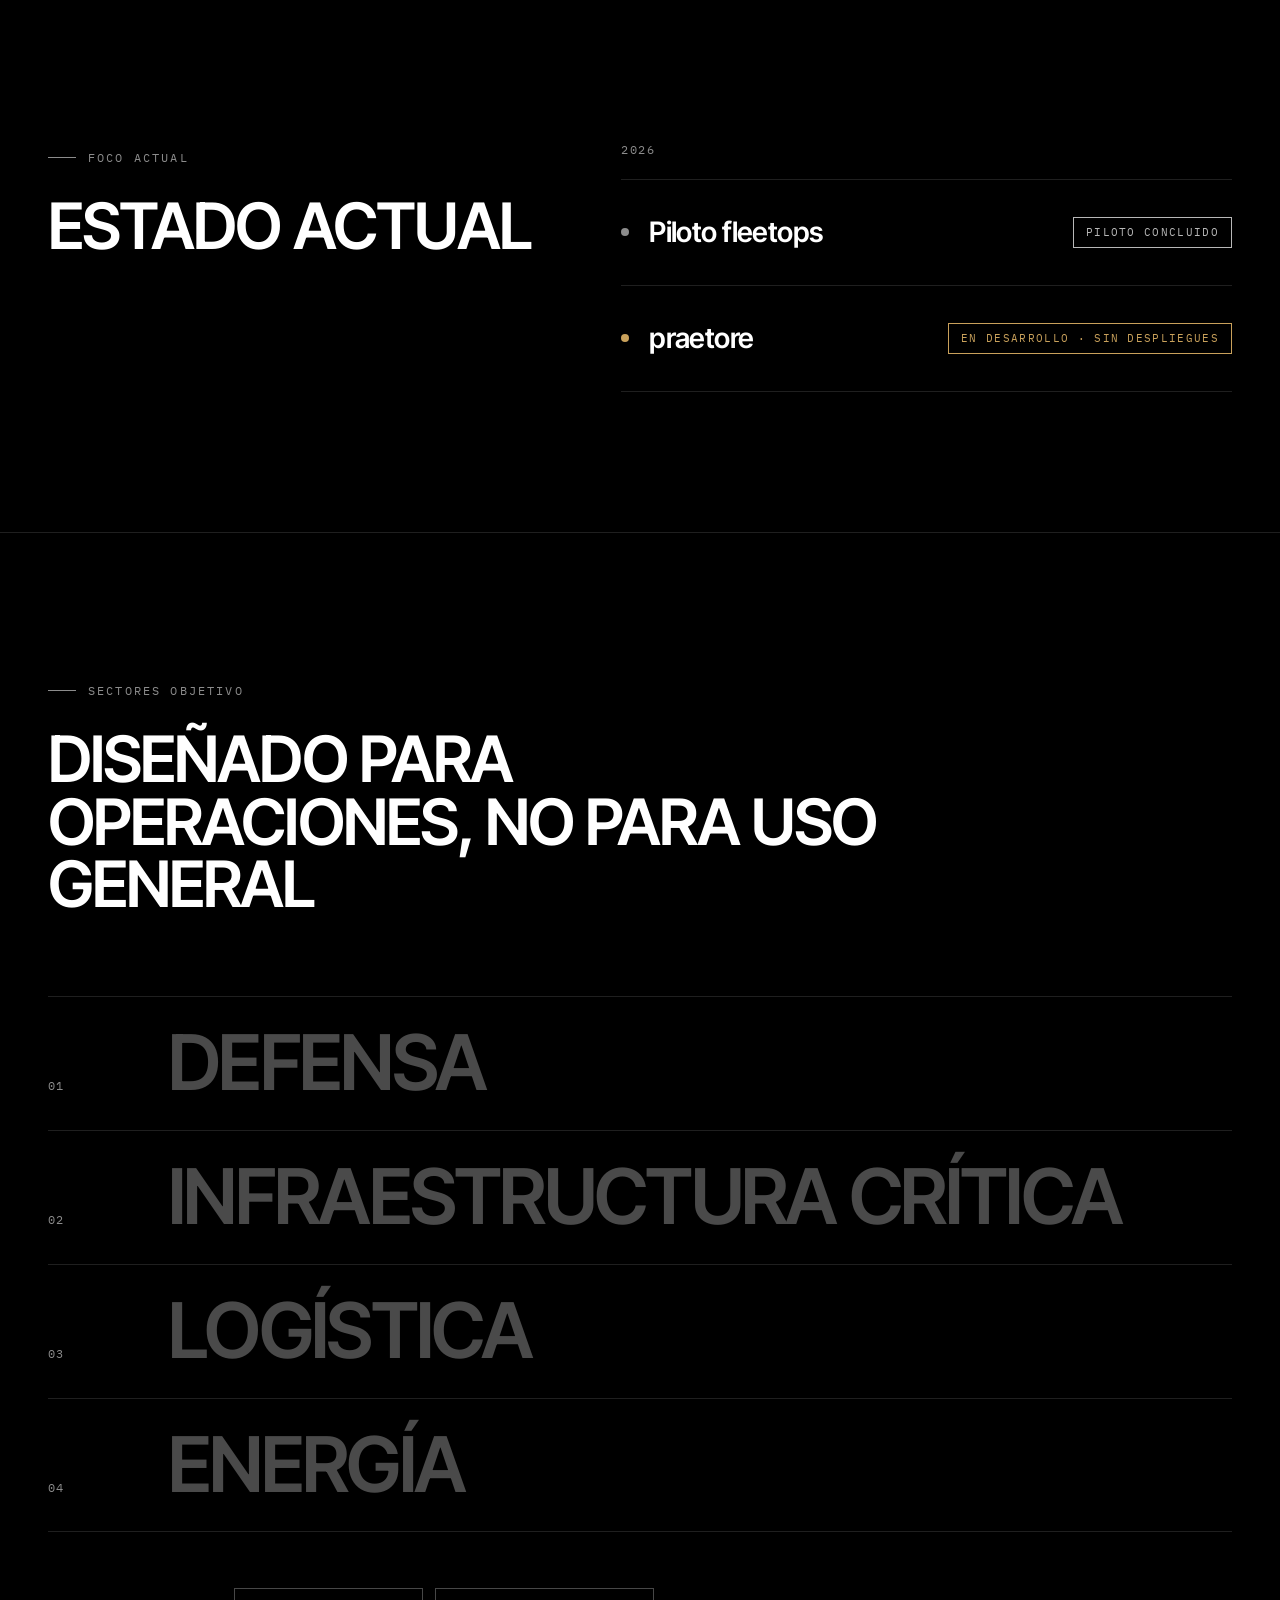
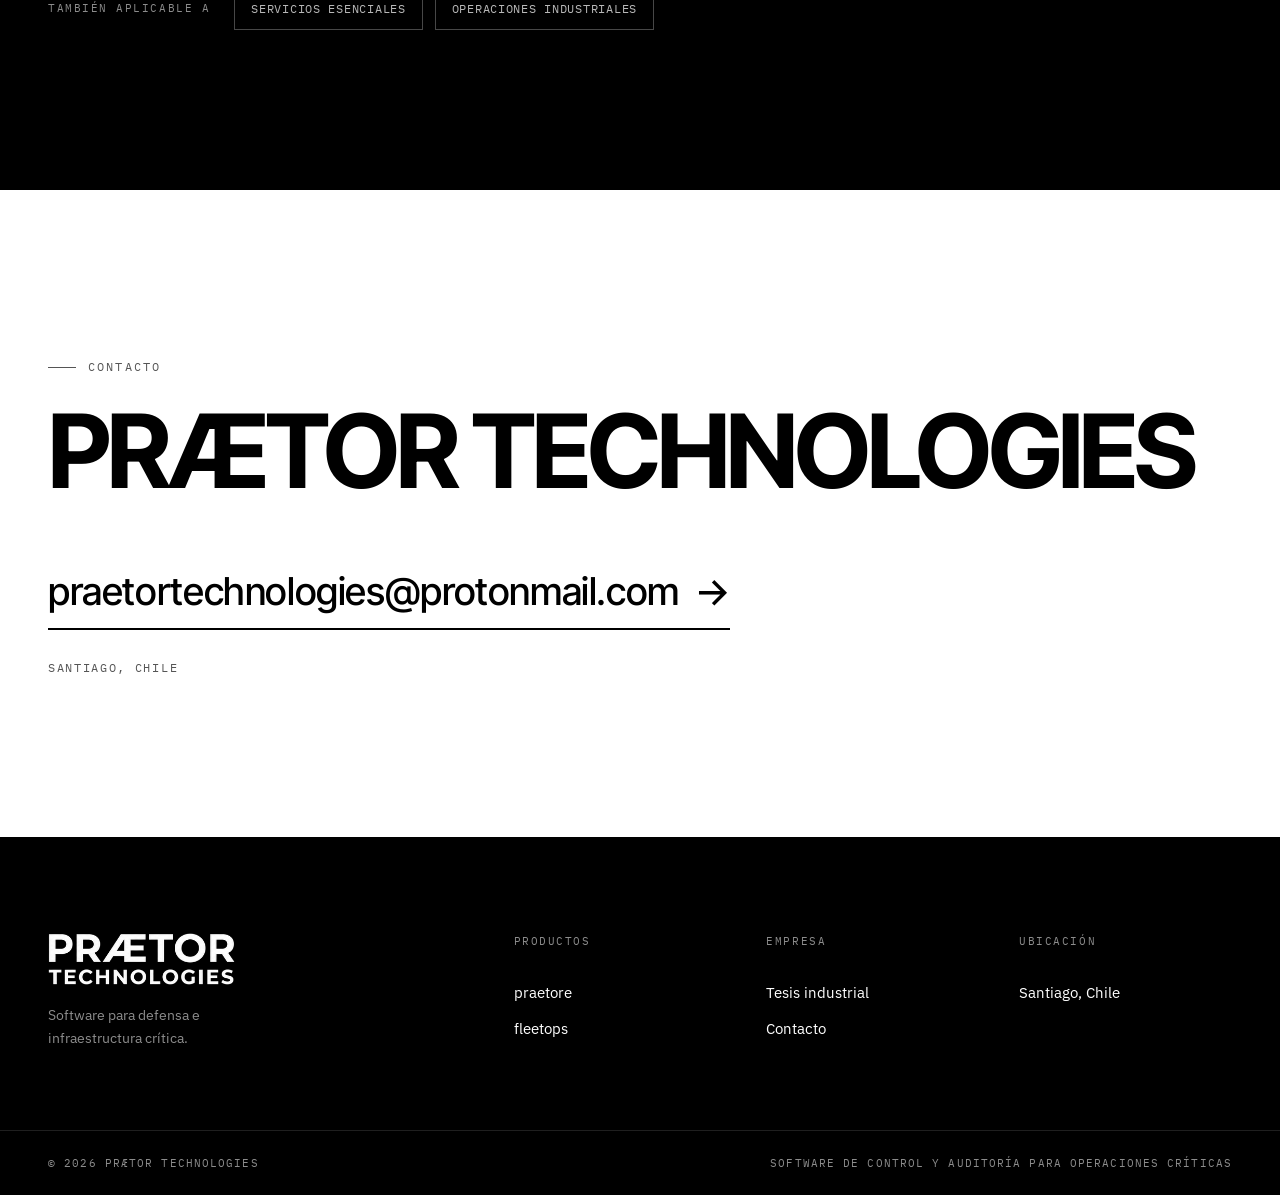
==== commit ac55bb03: "praetore: caso de uso con hook PreToolUse de Claude Code" ====
--- a/index.html
+++ b/index.html
@@ -189,6 +189,30 @@
           <div class="flow-connector" aria-hidden="true"></div>
           <div class="flow-node flow-node-core"><span>D</span>Evidencia</div>
         </div>
+
+        <section class="case-study reveal" aria-labelledby="caso-claude-hook">
+          <p class="product-kicker">Caso de uso · Hook para Claude Code</p>
+          <h3 class="case-title" id="caso-claude-hook">praetore en un proyecto real con Claude Code</h3>
+          <p class="product-desc">Agentes de Claude Code trabajaron en un proyecto real gobernados por praetore mediante un hook PreToolUse. Cada decisión quedó registrada con un recibo firmado, verificable offline por terceros.</p>
+          <ul class="case-metrics">
+            <li class="case-metric">
+              <span class="case-value">118</span>
+              <span class="case-label">decisiones con recibo firmado</span>
+              <span class="case-detail">117 permitidas · 1 enviada a aprobación humana · 0 negadas</span>
+            </li>
+            <li class="case-metric">
+              <span class="case-value">20/20</span>
+              <span class="case-label">copias alteradas rechazadas</span>
+              <span class="case-detail">En una verificación independiente se alteró un byte en 20 copias; las 20 fueron rechazadas</span>
+            </li>
+            <li class="case-metric">
+              <span class="case-value">Offline</span>
+              <span class="case-label">verificable por terceros</span>
+              <span class="case-detail">Los recibos se verifican sin conexión</span>
+            </li>
+          </ul>
+          <p class="case-scope"><strong>Alcance:</strong> estos resultados cubren solo las llamadas a herramientas que pasan por el hook PreToolUse.</p>
+        </section>
       </div>
     </article>
 
--- a/style.css
+++ b/style.css
@@ -967,3 +967,18 @@
 .tesis-body th, .tesis-body td{ border: 1px solid var(--line); padding: 10px 12px; text-align: left; vertical-align: top; }
 .tesis-body th{ color: var(--text-bright); font-weight: 500; }
 .tesis-body h1, .tesis-body h2, .tesis-body h3{ letter-spacing: -0.01em; line-height: 1.2; }
+
+/* Caso de uso praetore */
+.case-study{ background: var(--bg-panel); padding: 52px; position: relative; }
+.case-title{ font-family: var(--font-display); font-size: clamp(20px, 3vw, 28px); color: var(--text-bright); margin: 8px 0 16px; line-height: 1.2; overflow-wrap: anywhere; }
+.case-metrics{ list-style: none; margin: 28px 0; padding: 0; display: grid; grid-template-columns: repeat(3, minmax(0, 1fr)); gap: 16px; }
+.case-metric{ display: flex; flex-direction: column; gap: 8px; padding: 24px; background: var(--bg); border: 1px solid var(--line); border-top: 2px solid var(--amber); min-width: 0; }
+.case-metric:nth-child(2){ border-top-color: var(--green); }
+.case-metric:nth-child(3){ border-top-color: var(--line-bright); }
+.case-value{ font-family: var(--font-display); font-size: clamp(32px, 5vw, 48px); font-weight: 700; color: var(--text-bright); line-height: 1; }
+.case-label{ color: var(--text-bright); font-size: 16px; }
+.case-detail{ font-family: var(--font-mono); font-size: 12px; color: var(--text-dim); line-height: 1.5; }
+.case-scope{ font-family: var(--font-mono); font-size: 13px; color: var(--text); margin: 0; }
+.case-scope strong{ color: var(--text-bright); font-weight: 500; }
+@media (max-width: 960px){ .case-metrics{ grid-template-columns: 1fr; } }
+@media (max-width: 600px){ .case-study{ padding: 32px 20px; } }
